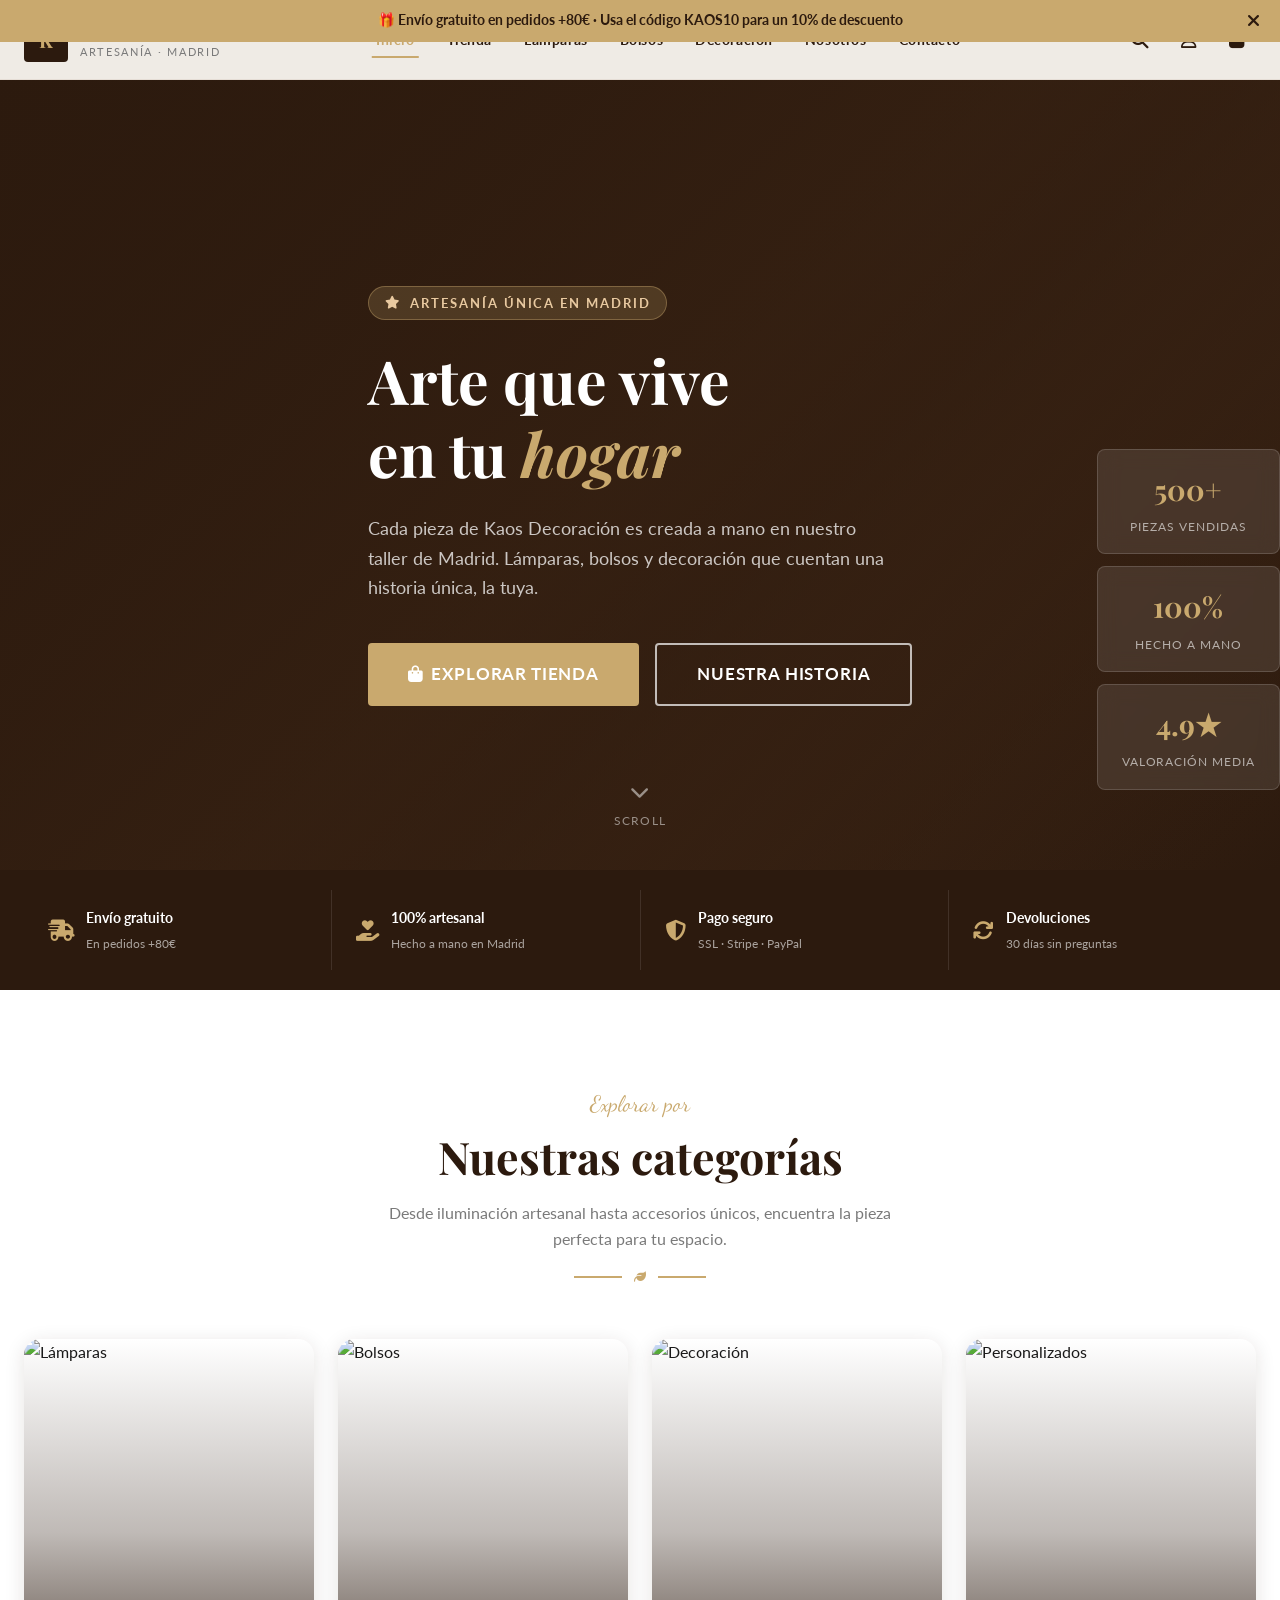
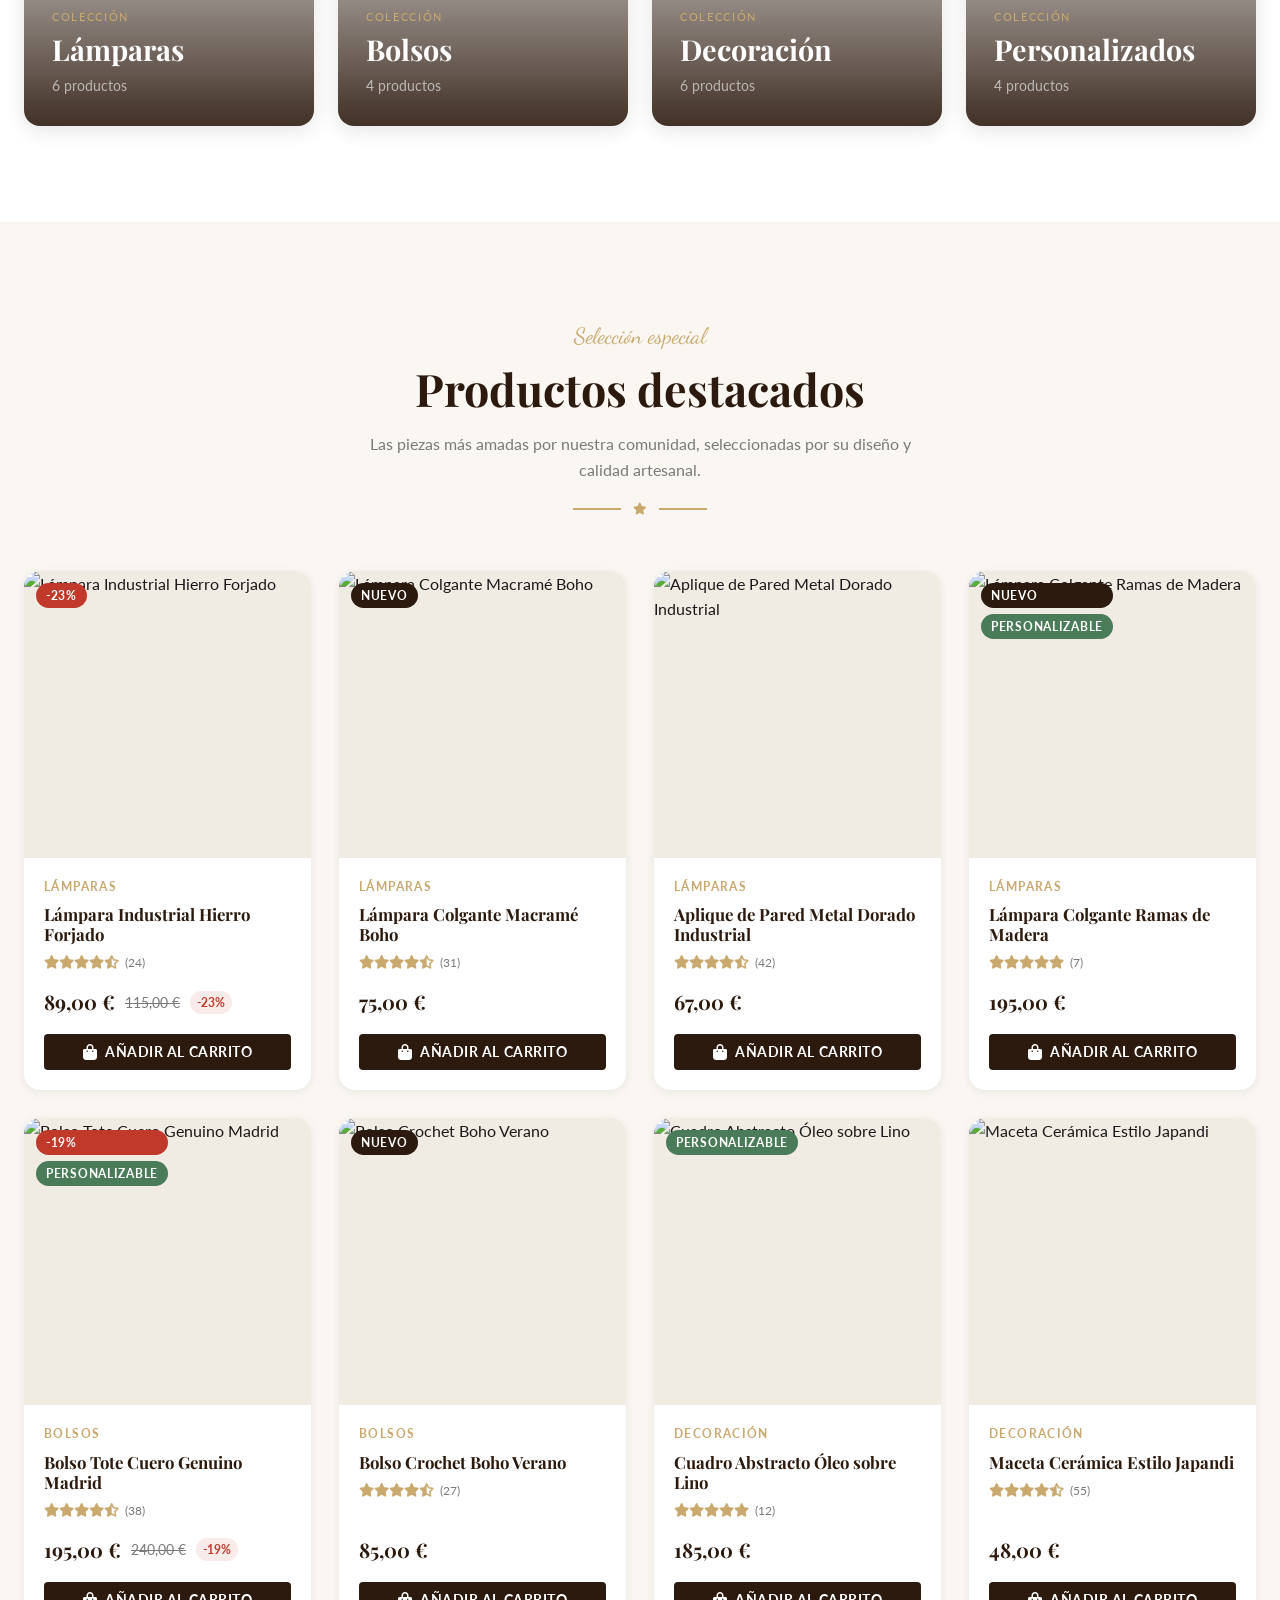
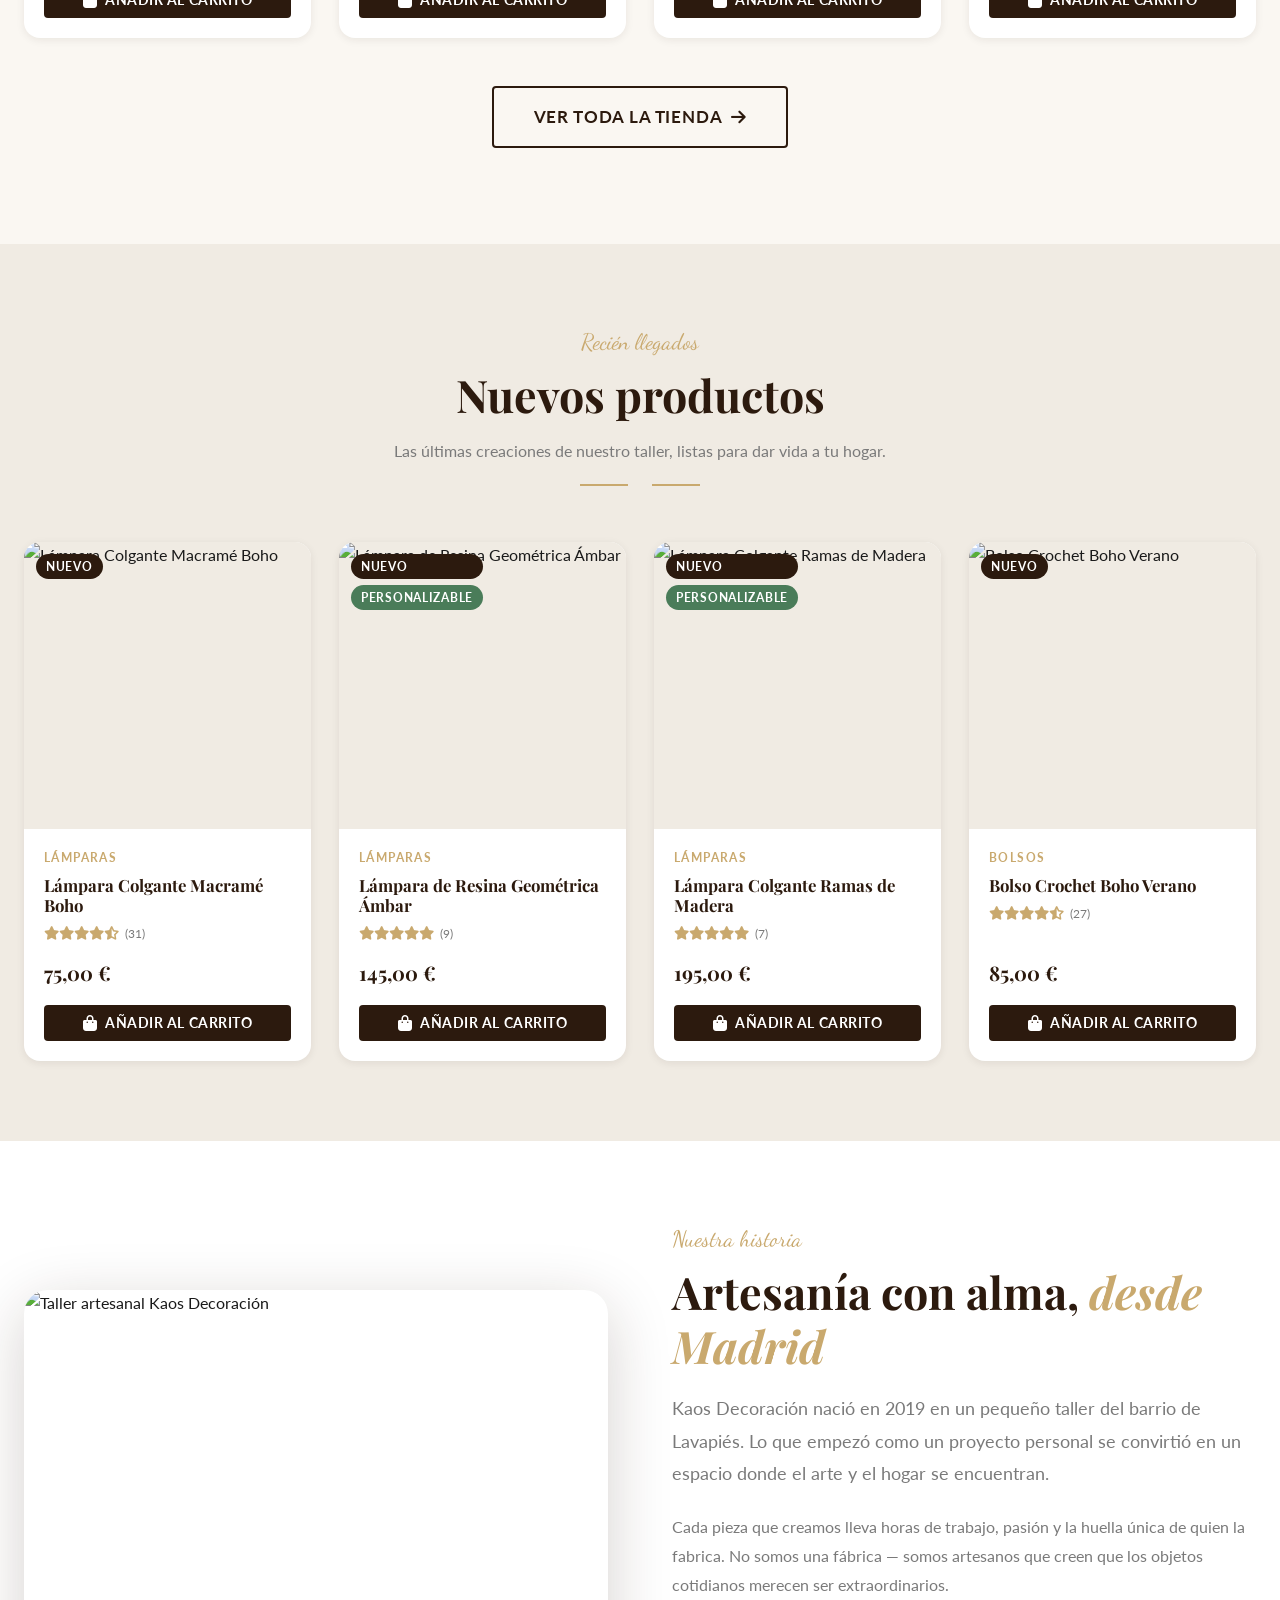
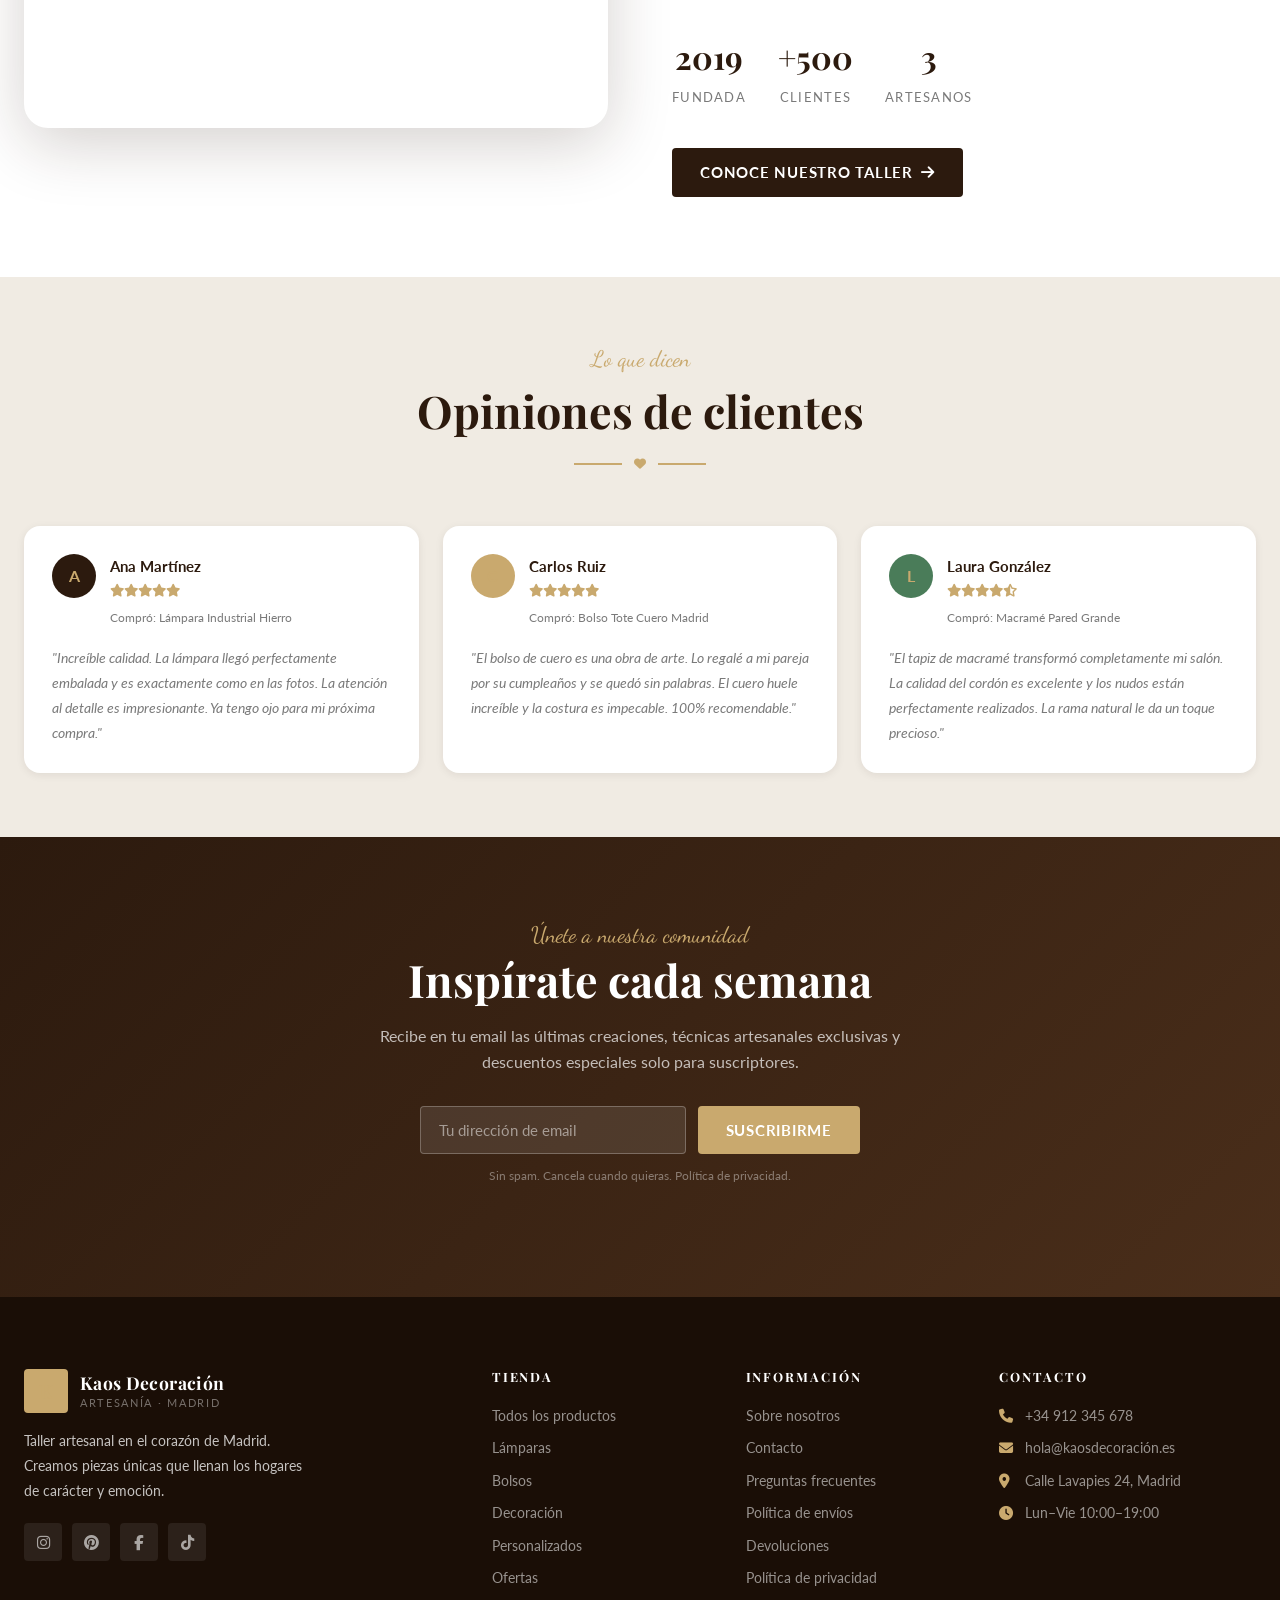
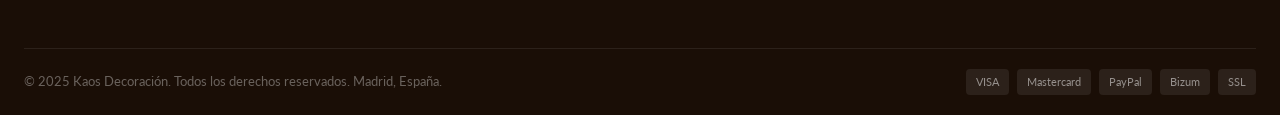
==== index.html @ 20018168 "Primer commit" ====
<!DOCTYPE html>
<html lang="es">
<head>
  <meta charset="UTF-8">
  <meta name="viewport" content="width=device-width, initial-scale=1.0">
  <title>Kaos Decoración — Artesanía Única en Madrid</title>
  <meta name="description" content="Tienda de artesanía única en Madrid. Lámparas artesanales, bolsos hechos a mano, decoración para el hogar y productos personalizados. Cada pieza cuenta una historia.">
  <meta name="keywords" content="artesanía, decoración, lámparas artesanales, bolsos hechos a mano, Madrid, tienda online">
  <meta property="og:title" content="Kaos Decoración — Artesanía Única en Madrid">
  <meta property="og:description" content="Descubre piezas artesanales únicas hechas a mano en Madrid. Lámparas, bolsos, decoración y personalizados.">
  <link rel="stylesheet" href="css/style.css">
  <link rel="stylesheet" href="https://cdnjs.cloudflare.com/ajax/libs/font-awesome/6.4.0/css/all.min.css">
  <link rel="icon" type="image/svg+xml" href="data:image/svg+xml,<svg xmlns='http://www.w3.org/2000/svg' viewBox='0 0 100 100'><rect width='100' height='100' rx='12' fill='%232C1A0E'/><text y='.9em' font-size='70' x='15' fill='%23C9A96E'>K</text></svg>">
</head>
<body>

<!-- Loading -->
<div id="loading-overlay" class="loading-overlay">
  <div class="loader"></div>
  <span class="script" style="font-size:1.2rem">Kaos Decoración</span>
</div>

<!-- Promo Bar -->
<div id="promo-bar" class="promo-bar">
  🎁 Envío gratuito en pedidos +80€ · Usa el código <strong>KAOS10</strong> para un 10% de descuento
  <span class="close-promo" title="Cerrar"><i class="fas fa-times"></i></span>
</div>

<!-- Header -->
<header id="header">
  <div class="container">
    <div class="header-inner">
      <a href="index.html" class="logo">
        <div class="logo-mark">K</div>
        <div class="logo-text">
          <strong>Kaos Decoración</strong>
          <span>Artesanía · Madrid</span>
        </div>
      </a>

      <nav class="nav">
        <a href="index.html" class="active">Inicio</a>
        <a href="tienda.html">Tienda</a>
        <a href="tienda.html?cat=lamparas">Lámparas</a>
        <a href="tienda.html?cat=bolsos">Bolsos</a>
        <a href="tienda.html?cat=decoracion">Decoración</a>
        <a href="sobre-nosotros.html">Nosotros</a>
        <a href="contacto.html">Contacto</a>
      </nav>

      <div class="header-actions">
        <div id="search-bar" class="search-bar">
          <input type="text" id="search-input" placeholder="Buscar productos..." aria-label="Buscar">
          <button type="button"><i class="fas fa-search"></i></button>
        </div>
        <button id="search-toggle" class="action-btn" title="Buscar"><i class="fas fa-search"></i></button>
        <a href="cuenta.html" id="btn-login" class="action-btn" title="Mi cuenta"><i class="far fa-user"></i></a>
        <a href="cuenta.html" id="btn-user" class="action-btn" title="Mi cuenta" style="display:none">
          <i class="fas fa-user-circle"></i>
        </a>
        <a href="carrito.html" class="action-btn" title="Carrito" style="position:relative">
          <i class="fas fa-shopping-bag"></i>
          <span class="cart-count">0</span>
        </a>
        <button id="menu-toggle" class="menu-toggle" aria-label="Menú">
          <span></span><span></span><span></span>
        </button>
      </div>
    </div>
  </div>
</header>

<!-- Mobile Nav -->
<nav id="mobile-nav" class="mobile-nav">
  <a href="index.html">Inicio</a>
  <a href="tienda.html">Tienda Completa</a>
  <a href="tienda.html?cat=lamparas">Lámparas</a>
  <a href="tienda.html?cat=bolsos">Bolsos</a>
  <a href="tienda.html?cat=decoracion">Decoración</a>
  <a href="tienda.html?cat=personalizados">Personalizados</a>
  <a href="sobre-nosotros.html">Sobre Nosotros</a>
  <a href="contacto.html">Contacto</a>
  <a href="faq.html">FAQ</a>
  <a href="cuenta.html">Mi Cuenta</a>
</nav>

<!-- Hero -->
<section class="hero page-content">
  <div class="hero-bg"></div>
  <div class="hero-overlay"></div>
  <div class="container">
    <div class="hero-content">
      <div class="hero-eyebrow animate-left">
        <i class="fas fa-star"></i>
        <span>Artesanía única en Madrid</span>
      </div>
      <h1 class="animate-up" data-delay="1">
        Arte que vive<br>en tu <em>hogar</em>
      </h1>
      <p class="animate-up" data-delay="2">
        Cada pieza de Kaos Decoración es creada a mano en nuestro taller de Madrid.
        Lámparas, bolsos y decoración que cuentan una historia única, la tuya.
      </p>
      <div class="hero-actions animate-up" data-delay="3">
        <a href="tienda.html" class="btn btn--gold btn--lg">
          <i class="fas fa-shopping-bag"></i> Explorar tienda
        </a>
        <a href="sobre-nosotros.html" class="btn btn--outline-white btn--lg">
          Nuestra historia
        </a>
      </div>
    </div>
  </div>
  <div class="hero-stats">
    <div class="stat-card animate-up" data-delay="2">
      <strong>500+</strong>
      <span>Piezas vendidas</span>
    </div>
    <div class="stat-card animate-up" data-delay="3">
      <strong>100%</strong>
      <span>Hecho a mano</span>
    </div>
    <div class="stat-card animate-up" data-delay="4">
      <strong>4.9★</strong>
      <span>Valoración media</span>
    </div>
  </div>
  <div class="hero-scroll">
    <i class="fas fa-chevron-down"></i>
    <span>Scroll</span>
  </div>
</section>

<!-- Features Strip -->
<section class="features-strip">
  <div class="container">
    <div class="features-strip-inner">
      <div class="feature-item reveal">
        <i class="fas fa-truck-fast"></i>
        <div>
          <strong>Envío gratuito</strong>
          <span>En pedidos +80€</span>
        </div>
      </div>
      <div class="feature-item reveal">
        <i class="fas fa-hand-holding-heart"></i>
        <div>
          <strong>100% artesanal</strong>
          <span>Hecho a mano en Madrid</span>
        </div>
      </div>
      <div class="feature-item reveal">
        <i class="fas fa-shield-halved"></i>
        <div>
          <strong>Pago seguro</strong>
          <span>SSL · Stripe · PayPal</span>
        </div>
      </div>
      <div class="feature-item reveal">
        <i class="fas fa-arrows-rotate"></i>
        <div>
          <strong>Devoluciones</strong>
          <span>30 días sin preguntas</span>
        </div>
      </div>
    </div>
  </div>
</section>

<!-- Categories -->
<section class="categories">
  <div class="container">
    <div class="section-title reveal">
      <span class="eyebrow">Explorar por</span>
      <h2>Nuestras categorías</h2>
      <p>Desde iluminación artesanal hasta accesorios únicos, encuentra la pieza perfecta para tu espacio.</p>
      <div class="divider"><span></span><i class="fas fa-leaf"></i><span></span></div>
    </div>
    <div class="categories-grid" id="categories-grid">
      <!-- Rendered by JS -->
    </div>
  </div>
</section>

<!-- Featured Products -->
<section class="products-section">
  <div class="container">
    <div class="section-title reveal">
      <span class="eyebrow">Selección especial</span>
      <h2>Productos destacados</h2>
      <p>Las piezas más amadas por nuestra comunidad, seleccionadas por su diseño y calidad artesanal.</p>
      <div class="divider"><span></span><i class="fas fa-star"></i><span></span></div>
    </div>
    <div class="products-grid" id="featured-products">
      <!-- Rendered by JS -->
    </div>
    <div style="text-align:center; margin-top:48px">
      <a href="tienda.html" class="btn btn--outline btn--lg">
        Ver toda la tienda <i class="fas fa-arrow-right"></i>
      </a>
    </div>
  </div>
</section>

<!-- New Products -->
<section class="products-section bg-light" style="padding: 80px 0">
  <div class="container">
    <div class="section-title reveal">
      <span class="eyebrow">Recién llegados</span>
      <h2>Nuevos productos</h2>
      <p>Las últimas creaciones de nuestro taller, listas para dar vida a tu hogar.</p>
      <div class="divider"><span></span><i class="fas fa-sparkles"></i><span></span></div>
    </div>
    <div class="products-grid" id="new-products">
      <!-- Rendered by JS -->
    </div>
  </div>
</section>

<!-- About Banner -->
<section style="padding:80px 0; background:var(--c-white)">
  <div class="container">
    <div style="display:grid; grid-template-columns:1fr 1fr; gap:64px; align-items:center">
      <div class="reveal">
        <div style="border-radius:var(--radius-xl);overflow:hidden;box-shadow:var(--shadow-xl)">
          <img src="https://images.unsplash.com/photo-1452860606245-08befc0ff44b?w=700&auto=format&fit=crop&q=80"
               alt="Taller artesanal Kaos Decoración" style="width:100%;aspect-ratio:4/3;object-fit:cover">
        </div>
      </div>
      <div class="reveal">
        <span class="script" style="font-size:1.4rem;color:var(--c-secondary);display:block;margin-bottom:8px">Nuestra historia</span>
        <h2 style="margin-bottom:20px">Artesanía con alma, <em style="font-style:italic;color:var(--c-gold)">desde Madrid</em></h2>
        <p class="lead" style="margin-bottom:24px">
          Kaos Decoración nació en 2019 en un pequeño taller del barrio de Lavapiés. Lo que empezó como un proyecto personal se convirtió en un espacio donde el arte y el hogar se encuentran.
        </p>
        <p style="color:var(--c-gray);margin-bottom:32px;line-height:1.8">
          Cada pieza que creamos lleva horas de trabajo, pasión y la huella única de quien la fabrica. No somos una fábrica — somos artesanos que creen que los objetos cotidianos merecen ser extraordinarios.
        </p>
        <div style="display:flex;gap:32px;margin-bottom:40px">
          <div style="text-align:center">
            <strong style="font-family:var(--ff-heading);font-size:2rem;color:var(--c-primary);display:block">2019</strong>
            <span style="font-size:.8rem;color:var(--c-gray);letter-spacing:.1em;text-transform:uppercase">Fundada</span>
          </div>
          <div style="text-align:center">
            <strong style="font-family:var(--ff-heading);font-size:2rem;color:var(--c-primary);display:block">+500</strong>
            <span style="font-size:.8rem;color:var(--c-gray);letter-spacing:.1em;text-transform:uppercase">Clientes</span>
          </div>
          <div style="text-align:center">
            <strong style="font-family:var(--ff-heading);font-size:2rem;color:var(--c-primary);display:block">3</strong>
            <span style="font-size:.8rem;color:var(--c-gray);letter-spacing:.1em;text-transform:uppercase">Artesanos</span>
          </div>
        </div>
        <a href="sobre-nosotros.html" class="btn btn--primary">
          Conoce nuestro taller <i class="fas fa-arrow-right"></i>
        </a>
      </div>
    </div>
  </div>
</section>

<!-- Reviews -->
<section class="reviews-section">
  <div class="container">
    <div class="section-title reveal">
      <span class="eyebrow">Lo que dicen</span>
      <h2>Opiniones de clientes</h2>
      <div class="divider"><span></span><i class="fas fa-heart"></i><span></span></div>
    </div>
    <div class="reviews-grid">
      <div class="review-card reveal">
        <div class="review-header">
          <div class="review-avatar">A</div>
          <div class="review-meta">
            <strong>Ana Martínez</strong>
            <div class="stars" style="font-size:.8rem;margin:2px 0"><i class="fas fa-star star-filled"></i><i class="fas fa-star star-filled"></i><i class="fas fa-star star-filled"></i><i class="fas fa-star star-filled"></i><i class="fas fa-star star-filled"></i></div>
            <span>Compró: Lámpara Industrial Hierro</span>
          </div>
        </div>
        <p class="review-text">"Increíble calidad. La lámpara llegó perfectamente embalada y es exactamente como en las fotos. La atención al detalle es impresionante. Ya tengo ojo para mi próxima compra."</p>
      </div>
      <div class="review-card reveal" data-delay="1">
        <div class="review-header">
          <div class="review-avatar" style="background:#C9A96E">C</div>
          <div class="review-meta">
            <strong>Carlos Ruiz</strong>
            <div class="stars" style="font-size:.8rem;margin:2px 0"><i class="fas fa-star star-filled"></i><i class="fas fa-star star-filled"></i><i class="fas fa-star star-filled"></i><i class="fas fa-star star-filled"></i><i class="fas fa-star star-filled"></i></div>
            <span>Compró: Bolso Tote Cuero Madrid</span>
          </div>
        </div>
        <p class="review-text">"El bolso de cuero es una obra de arte. Lo regalé a mi pareja por su cumpleaños y se quedó sin palabras. El cuero huele increíble y la costura es impecable. 100% recomendable."</p>
      </div>
      <div class="review-card reveal" data-delay="2">
        <div class="review-header">
          <div class="review-avatar" style="background:#4A7C59">L</div>
          <div class="review-meta">
            <strong>Laura González</strong>
            <div class="stars" style="font-size:.8rem;margin:2px 0"><i class="fas fa-star star-filled"></i><i class="fas fa-star star-filled"></i><i class="fas fa-star star-filled"></i><i class="fas fa-star star-filled"></i><i class="fas fa-star-half-alt star-half"></i></div>
            <span>Compró: Macramé Pared Grande</span>
          </div>
        </div>
        <p class="review-text">"El tapiz de macramé transformó completamente mi salón. La calidad del cordón es excelente y los nudos están perfectamente realizados. La rama natural le da un toque precioso."</p>
      </div>
    </div>
  </div>
</section>

<!-- Newsletter -->
<section class="newsletter">
  <div class="container">
    <div class="newsletter-content reveal">
      <span class="eyebrow">Únete a nuestra comunidad</span>
      <h2>Inspírate cada semana</h2>
      <p>Recibe en tu email las últimas creaciones, técnicas artesanales exclusivas y descuentos especiales solo para suscriptores.</p>
      <form class="newsletter-form" novalidate>
        <input type="email" placeholder="Tu dirección de email" required aria-label="Email">
        <button type="submit" class="btn btn--gold">Suscribirme</button>
      </form>
      <p style="font-size:.75rem;color:rgba(255,255,255,.4);margin-top:12px">Sin spam. Cancela cuando quieras. Política de privacidad.</p>
    </div>
  </div>
</section>

<!-- Footer -->
<footer class="footer">
  <div class="container">
    <div class="footer-grid">
      <div class="footer-brand">
        <a href="index.html" class="logo">
          <div class="logo-mark">K</div>
          <div class="logo-text">
            <strong>Kaos Decoración</strong>
            <span>Artesanía · Madrid</span>
          </div>
        </a>
        <p>Taller artesanal en el corazón de Madrid. Creamos piezas únicas que llenan los hogares de carácter y emoción.</p>
        <div class="footer-social">
          <a href="#" class="social-btn" title="Instagram"><i class="fab fa-instagram"></i></a>
          <a href="#" class="social-btn" title="Pinterest"><i class="fab fa-pinterest"></i></a>
          <a href="#" class="social-btn" title="Facebook"><i class="fab fa-facebook-f"></i></a>
          <a href="#" class="social-btn" title="TikTok"><i class="fab fa-tiktok"></i></a>
        </div>
      </div>
      <div class="footer-col">
        <h5>Tienda</h5>
        <a href="tienda.html">Todos los productos</a>
        <a href="tienda.html?cat=lamparas">Lámparas</a>
        <a href="tienda.html?cat=bolsos">Bolsos</a>
        <a href="tienda.html?cat=decoracion">Decoración</a>
        <a href="tienda.html?cat=personalizados">Personalizados</a>
        <a href="tienda.html?sale=true">Ofertas</a>
      </div>
      <div class="footer-col">
        <h5>Información</h5>
        <a href="sobre-nosotros.html">Sobre nosotros</a>
        <a href="contacto.html">Contacto</a>
        <a href="faq.html">Preguntas frecuentes</a>
        <a href="#">Política de envíos</a>
        <a href="#">Devoluciones</a>
        <a href="#">Política de privacidad</a>
      </div>
      <div class="footer-col">
        <h5>Contacto</h5>
        <a href="tel:+34912345678"><i class="fas fa-phone" style="width:16px;margin-right:6px;color:var(--c-gold)"></i> +34 912 345 678</a>
        <a href="mailto:hola@kaosdecoración.es"><i class="fas fa-envelope" style="width:16px;margin-right:6px;color:var(--c-gold)"></i> hola@kaosdecoración.es</a>
        <a href="#"><i class="fas fa-location-dot" style="width:16px;margin-right:6px;color:var(--c-gold)"></i> Calle Lavapies 24, Madrid</a>
        <a href="#"><i class="fas fa-clock" style="width:16px;margin-right:6px;color:var(--c-gold)"></i> Lun–Vie 10:00–19:00</a>
      </div>
    </div>
    <div class="footer-bottom">
      <span>© 2025 Kaos Decoración. Todos los derechos reservados. Madrid, España.</span>
      <div class="footer-payment">
        <span class="payment-badge">VISA</span>
        <span class="payment-badge">Mastercard</span>
        <span class="payment-badge">PayPal</span>
        <span class="payment-badge">Bizum</span>
        <span class="payment-badge">SSL</span>
      </div>
    </div>
  </div>
</footer>

<script src="js/data.js"></script>
<script src="js/cart.js"></script>
<script src="js/auth.js"></script>
<script src="js/main.js"></script>
<script>
document.addEventListener('DOMContentLoaded', () => {
  /* Categories */
  const catGrid = document.getElementById('categories-grid');
  if (catGrid) {
    catGrid.innerHTML = CATEGORIES.map(cat => `
      <a href="tienda.html?cat=${cat.id}" class="category-card reveal">
        <img src="${cat.image}" alt="${cat.label}" loading="lazy">
        <div class="category-card-overlay"></div>
        <div class="category-card-content">
          <div class="eyebrow">Colección</div>
          <h3>${cat.label}</h3>
          <span>${cat.count} productos</span>
          <div class="arrow"><i class="fas fa-arrow-right"></i></div>
        </div>
      </a>
    `).join('');
    initReveal();
  }

  /* Featured */
  const featGrid = document.getElementById('featured-products');
  if (featGrid) {
    const featured = getFeaturedProducts().slice(0, 8);
    featGrid.innerHTML = featured.map(p => renderProductCard(p)).join('');
    initReveal();
    initWishlistBtn();
  }

  /* New */
  const newGrid = document.getElementById('new-products');
  if (newGrid) {
    const newProds = getNewProducts().slice(0, 4);
    newGrid.innerHTML = newProds.map(p => renderProductCard(p)).join('');
    initReveal();
    initWishlistBtn();
  }
});
</script>
</body>
</html>
---- css/style.css ----
/* ===================================================
   KAOS DECORACIÓN — Estilos Principales
   Madrid, España | Artesanía única
=================================================== */

@import url('https://fonts.googleapis.com/css2?family=Playfair+Display:ital,wght@0,400;0,600;0,700;1,400&family=Lato:wght@300;400;700&family=Dancing+Script:wght@600&display=swap');

/* ─── Variables ─── */
:root {
  --c-primary:    #2C1A0E;
  --c-secondary:  #C9A96E;
  --c-accent:     #E8C9A0;
  --c-bg:         #FAF7F2;
  --c-dark:       #1A1A1A;
  --c-white:      #FFFFFF;
  --c-gray:       #7A7A7A;
  --c-light-gray: #F0EBE3;
  --c-border:     #E5DDD5;
  --c-success:    #4A7C59;
  --c-error:      #C0392B;
  --c-gold:       #C9A96E;
  --c-gold-dark:  #A67C52;

  --ff-heading: 'Playfair Display', Georgia, serif;
  --ff-body:    'Lato', 'Helvetica Neue', sans-serif;
  --ff-script:  'Dancing Script', cursive;

  --fw-light:   300;
  --fw-regular: 400;
  --fw-bold:    700;

  --radius-sm: 4px;
  --radius-md: 8px;
  --radius-lg: 16px;
  --radius-xl: 24px;

  --shadow-sm: 0 2px 8px rgba(44,26,14,.08);
  --shadow-md: 0 4px 20px rgba(44,26,14,.12);
  --shadow-lg: 0 8px 40px rgba(44,26,14,.16);
  --shadow-xl: 0 16px 64px rgba(44,26,14,.20);

  --transition: .3s cubic-bezier(.4,0,.2,1);
  --transition-slow: .6s cubic-bezier(.4,0,.2,1);

  --max-w: 1320px;
  --header-h: 80px;
}

/* ─── Reset & Base ─── */
*, *::before, *::after { box-sizing: border-box; margin: 0; padding: 0; }
html { scroll-behavior: smooth; font-size: 16px; }
body {
  font-family: var(--ff-body);
  font-weight: var(--fw-regular);
  color: var(--c-dark);
  background: var(--c-bg);
  line-height: 1.6;
  overflow-x: hidden;
}
a { color: inherit; text-decoration: none; transition: color var(--transition); }
img { max-width: 100%; height: auto; display: block; }
ul { list-style: none; }
button { cursor: pointer; border: none; background: none; font-family: inherit; }
input, select, textarea { font-family: inherit; }
.sr-only { position: absolute; width: 1px; height: 1px; overflow: hidden; clip: rect(0,0,0,0); }

/* ─── Scrollbar ─── */
::-webkit-scrollbar { width: 8px; }
::-webkit-scrollbar-track { background: var(--c-bg); }
::-webkit-scrollbar-thumb { background: var(--c-accent); border-radius: 4px; }

/* ─── Container ─── */
.container { max-width: var(--max-w); margin: 0 auto; padding: 0 24px; }
.container--sm { max-width: 860px; }
.container--xs { max-width: 640px; }

/* ─── Typography ─── */
h1,h2,h3,h4,h5 { font-family: var(--ff-heading); line-height: 1.2; color: var(--c-primary); }
h1 { font-size: clamp(2.2rem,5vw,3.8rem); }
h2 { font-size: clamp(1.8rem,3.5vw,2.8rem); }
h3 { font-size: clamp(1.3rem,2.5vw,1.8rem); }
h4 { font-size: 1.25rem; }
h5 { font-size: 1rem; }
p { margin-bottom: .8em; }
p:last-child { margin-bottom: 0; }
.script { font-family: var(--ff-script); color: var(--c-secondary); }
.lead { font-size: 1.15rem; color: var(--c-gray); line-height: 1.75; }

/* ─── Buttons ─── */
.btn {
  display: inline-flex; align-items: center; gap: 8px;
  padding: 12px 28px;
  font-family: var(--ff-body); font-size: .95rem; font-weight: var(--fw-bold);
  letter-spacing: .05em; text-transform: uppercase;
  border-radius: var(--radius-sm);
  transition: all var(--transition);
  position: relative; overflow: hidden;
}
.btn::after {
  content: '';
  position: absolute; inset: 0;
  background: rgba(255,255,255,.15);
  opacity: 0; transition: opacity var(--transition);
}
.btn:hover::after { opacity: 1; }

.btn--primary { background: var(--c-primary); color: var(--c-white); }
.btn--primary:hover { background: #3D2510; transform: translateY(-2px); box-shadow: var(--shadow-md); }

.btn--gold { background: var(--c-gold); color: var(--c-white); }
.btn--gold:hover { background: var(--c-gold-dark); transform: translateY(-2px); box-shadow: var(--shadow-md); }

.btn--outline { background: transparent; color: var(--c-primary); border: 2px solid var(--c-primary); }
.btn--outline:hover { background: var(--c-primary); color: var(--c-white); }

.btn--outline-white { background: transparent; color: var(--c-white); border: 2px solid rgba(255,255,255,.7); }
.btn--outline-white:hover { background: var(--c-white); color: var(--c-primary); }

.btn--sm { padding: 8px 18px; font-size: .85rem; }
.btn--lg { padding: 16px 40px; font-size: 1.05rem; }
.btn--full { width: 100%; justify-content: center; }
.btn--icon { padding: 10px; border-radius: 50%; }
.btn:disabled { opacity: .5; cursor: not-allowed; pointer-events: none; }

/* ─── Badge ─── */
.badge {
  display: inline-block; padding: 3px 10px;
  font-size: .75rem; font-weight: var(--fw-bold); letter-spacing: .06em;
  text-transform: uppercase; border-radius: 20px;
}
.badge--new    { background: var(--c-primary); color: var(--c-white); }
.badge--sale   { background: var(--c-error); color: var(--c-white); }
.badge--gold   { background: var(--c-gold); color: var(--c-white); }
.badge--custom { background: var(--c-success); color: var(--c-white); }

/* ─── Section Titles ─── */
.section-title { text-align: center; margin-bottom: 56px; }
.section-title .eyebrow {
  display: block; font-family: var(--ff-script); font-size: 1.4rem;
  color: var(--c-secondary); margin-bottom: 8px;
}
.section-title h2 { margin-bottom: 16px; }
.section-title p { color: var(--c-gray); max-width: 560px; margin: 0 auto; }
.section-title .divider {
  display: flex; align-items: center; justify-content: center; gap: 12px;
  margin-top: 20px;
}
.section-title .divider span {
  width: 48px; height: 2px; background: var(--c-gold);
}
.section-title .divider i { color: var(--c-gold); font-size: .75rem; }

/* ─── Header / Nav ─── */
#header {
  position: fixed; top: 0; left: 0; right: 0; z-index: 1000;
  height: var(--header-h);
  background: rgba(250,247,242,.95);
  backdrop-filter: blur(12px);
  border-bottom: 1px solid var(--c-border);
  transition: box-shadow var(--transition);
}
#header.scrolled { box-shadow: var(--shadow-md); }

.header-inner {
  display: flex; align-items: center; justify-content: space-between;
  height: var(--header-h);
}

.logo { display: flex; align-items: center; gap: 12px; }
.logo-mark {
  width: 44px; height: 44px;
  background: var(--c-primary);
  border-radius: var(--radius-sm);
  display: flex; align-items: center; justify-content: center;
  color: var(--c-gold); font-size: 1.2rem; font-weight: 700;
  font-family: var(--ff-heading);
  flex-shrink: 0;
}
.logo-text { line-height: 1.1; }
.logo-text strong {
  display: block; font-family: var(--ff-heading); font-size: 1.1rem;
  color: var(--c-primary); font-weight: 700; letter-spacing: .02em;
}
.logo-text span {
  font-size: .7rem; letter-spacing: .15em; text-transform: uppercase;
  color: var(--c-gray);
}

.nav { display: flex; align-items: center; gap: 4px; }
.nav a {
  padding: 8px 14px; font-size: .9rem; font-weight: var(--fw-bold);
  letter-spacing: .04em; color: var(--c-primary); border-radius: var(--radius-sm);
  position: relative; transition: all var(--transition);
}
.nav a::after {
  content: '';
  position: absolute; bottom: 2px; left: 50%; transform: translateX(-50%);
  width: 0; height: 2px; background: var(--c-gold);
  transition: width var(--transition);
}
.nav a:hover, .nav a.active { color: var(--c-gold); }
.nav a:hover::after, .nav a.active::after { width: calc(100% - 20px); }

.header-actions { display: flex; align-items: center; gap: 8px; }

.action-btn {
  width: 40px; height: 40px; border-radius: var(--radius-sm);
  display: flex; align-items: center; justify-content: center;
  color: var(--c-primary); font-size: 1.1rem;
  transition: all var(--transition); position: relative;
}
.action-btn:hover { background: var(--c-light-gray); color: var(--c-gold); }

.cart-count {
  position: absolute; top: 4px; right: 4px;
  width: 18px; height: 18px; border-radius: 50%;
  background: var(--c-gold); color: var(--c-white);
  font-size: .65rem; font-weight: var(--fw-bold);
  display: flex; align-items: center; justify-content: center;
  transform: scale(0); transition: transform var(--transition);
}
.cart-count.show { transform: scale(1); }

.search-bar {
  display: flex; align-items: center;
  background: var(--c-light-gray); border-radius: var(--radius-sm);
  overflow: hidden; width: 0; transition: width var(--transition-slow);
}
.search-bar.open { width: 220px; }
.search-bar input {
  flex: 1; padding: 8px 14px; border: none; background: none;
  font-size: .9rem; outline: none; color: var(--c-dark);
}
.search-bar button { padding: 8px 12px; color: var(--c-gray); font-size: 1rem; }

.menu-toggle {
  display: none; flex-direction: column; gap: 5px;
  width: 32px; padding: 4px; cursor: pointer;
}
.menu-toggle span {
  height: 2px; background: var(--c-primary); border-radius: 2px;
  transition: all var(--transition);
}
.menu-toggle.open span:nth-child(1) { transform: translateY(7px) rotate(45deg); }
.menu-toggle.open span:nth-child(2) { opacity: 0; }
.menu-toggle.open span:nth-child(3) { transform: translateY(-7px) rotate(-45deg); }

/* ─── Mobile Nav ─── */
.mobile-nav {
  position: fixed; top: var(--header-h); left: 0; right: 0;
  background: var(--c-bg); border-bottom: 1px solid var(--c-border);
  padding: 24px; z-index: 999;
  transform: translateY(-110%); transition: transform var(--transition-slow);
  box-shadow: var(--shadow-lg);
}
.mobile-nav.open { transform: translateY(0); }
.mobile-nav a {
  display: block; padding: 14px 0;
  font-family: var(--ff-heading); font-size: 1.3rem;
  border-bottom: 1px solid var(--c-border); color: var(--c-primary);
  transition: color var(--transition);
}
.mobile-nav a:last-child { border-bottom: none; }
.mobile-nav a:hover { color: var(--c-gold); }

/* ─── Page Offset ─── */
.page-content { padding-top: var(--header-h); }

/* ─── Hero ─── */
.hero {
  min-height: 92vh; display: flex; align-items: center;
  position: relative; overflow: hidden;
  background: linear-gradient(135deg, var(--c-primary) 0%, #4A2E1A 50%, #2C1A0E 100%);
}
.hero-bg {
  position: absolute; inset: 0;
  background-image: url('https://images.unsplash.com/photo-1555041469-a586c61ea9bc?w=1600&auto=format&fit=crop&q=80');
  background-size: cover; background-position: center;
  opacity: .18; mix-blend-mode: luminosity;
}
.hero-overlay {
  position: absolute; inset: 0;
  background: linear-gradient(135deg, rgba(44,26,14,.92) 0%, rgba(44,26,14,.7) 60%, transparent 100%);
}
.hero-content {
  position: relative; z-index: 2;
  max-width: 700px; padding: 80px 0;
}
.hero-eyebrow {
  display: inline-flex; align-items: center; gap: 10px;
  padding: 6px 16px; background: rgba(201,169,110,.2);
  border: 1px solid rgba(201,169,110,.4); border-radius: 20px;
  font-size: .8rem; font-weight: var(--fw-bold); letter-spacing: .15em;
  text-transform: uppercase; color: var(--c-accent); margin-bottom: 24px;
}
.hero h1 { color: var(--c-white); margin-bottom: 24px; }
.hero h1 em { font-style: italic; color: var(--c-gold); }
.hero p { color: rgba(255,255,255,.75); font-size: 1.15rem; margin-bottom: 40px; max-width: 520px; }
.hero-actions { display: flex; gap: 16px; flex-wrap: wrap; }

.hero-scroll {
  position: absolute; bottom: 40px; left: 50%; transform: translateX(-50%);
  display: flex; flex-direction: column; align-items: center; gap: 8px;
  color: rgba(255,255,255,.5); font-size: .75rem; letter-spacing: .1em;
  text-transform: uppercase; z-index: 2;
  animation: bounce 2s ease-in-out infinite;
}
.hero-scroll i { font-size: 1.2rem; }
@keyframes bounce {
  0%,100% { transform: translateX(-50%) translateY(0); }
  50% { transform: translateX(-50%) translateY(8px); }
}

.hero-stats {
  position: absolute; bottom: 80px; right: 0; z-index: 2;
  display: flex; flex-direction: column; gap: 12px;
}
.stat-card {
  background: rgba(255,255,255,.1); backdrop-filter: blur(10px);
  border: 1px solid rgba(255,255,255,.15); border-radius: var(--radius-md);
  padding: 16px 24px; text-align: center; min-width: 110px;
}
.stat-card strong { display: block; font-family: var(--ff-heading); font-size: 1.8rem; color: var(--c-gold); }
.stat-card span { font-size: .75rem; color: rgba(255,255,255,.6); letter-spacing: .08em; text-transform: uppercase; }

/* ─── Feature Strip ─── */
.features-strip {
  background: var(--c-primary); color: var(--c-white);
  padding: 20px 0;
}
.features-strip-inner {
  display: grid; grid-template-columns: repeat(4, 1fr);
  gap: 1px; background: rgba(255,255,255,.1);
}
.feature-item {
  display: flex; align-items: center; gap: 12px;
  padding: 16px 24px; background: var(--c-primary);
  transition: background var(--transition);
}
.feature-item:hover { background: #3D2510; }
.feature-item i { font-size: 1.3rem; color: var(--c-gold); flex-shrink: 0; }
.feature-item div strong { display: block; font-size: .9rem; font-weight: var(--fw-bold); }
.feature-item div span { font-size: .78rem; color: rgba(255,255,255,.6); }

/* ─── Categories ─── */
.categories { padding: 96px 0; background: var(--c-white); }
.categories-grid {
  display: grid; grid-template-columns: repeat(4, 1fr); gap: 24px;
}
.category-card {
  position: relative; border-radius: var(--radius-lg); overflow: hidden;
  aspect-ratio: 3/4; cursor: pointer;
  box-shadow: var(--shadow-md);
  transition: transform var(--transition), box-shadow var(--transition);
}
.category-card:hover { transform: translateY(-8px); box-shadow: var(--shadow-xl); }
.category-card img {
  width: 100%; height: 100%; object-fit: cover;
  transition: transform var(--transition-slow);
}
.category-card:hover img { transform: scale(1.08); }
.category-card-overlay {
  position: absolute; inset: 0;
  background: linear-gradient(to top, rgba(44,26,14,.9) 0%, rgba(44,26,14,.3) 50%, transparent 100%);
}
.category-card-content {
  position: absolute; bottom: 0; left: 0; right: 0; padding: 28px;
}
.category-card-content .eyebrow {
  font-size: .7rem; letter-spacing: .15em; text-transform: uppercase;
  color: var(--c-gold); margin-bottom: 6px;
}
.category-card-content h3 { color: var(--c-white); margin-bottom: 6px; }
.category-card-content span { font-size: .85rem; color: rgba(255,255,255,.6); }
.category-card-content .arrow {
  position: absolute; top: 28px; right: 28px;
  width: 36px; height: 36px; border-radius: 50%;
  background: rgba(255,255,255,.15); border: 1px solid rgba(255,255,255,.3);
  display: flex; align-items: center; justify-content: center;
  color: var(--c-white); font-size: .9rem;
  transform: translateX(20px); opacity: 0;
  transition: all var(--transition);
}
.category-card:hover .arrow { transform: translateX(0); opacity: 1; }

/* ─── Products Section ─── */
.products-section { padding: 96px 0; }
.products-grid {
  display: grid; grid-template-columns: repeat(4, 1fr); gap: 28px;
}
.products-grid--3 { grid-template-columns: repeat(3, 1fr); }

/* ─── Product Card ─── */
.product-card {
  background: var(--c-white); border-radius: var(--radius-lg); overflow: hidden;
  box-shadow: var(--shadow-sm); transition: all var(--transition);
  display: flex; flex-direction: column;
}
.product-card:hover {
  transform: translateY(-6px); box-shadow: var(--shadow-lg);
}

.product-card-image {
  position: relative; aspect-ratio: 1; overflow: hidden;
  background: var(--c-light-gray);
}
.product-card-image img {
  width: 100%; height: 100%; object-fit: cover;
  transition: transform var(--transition-slow);
}
.product-card:hover .product-card-image img { transform: scale(1.06); }

.product-badges {
  position: absolute; top: 12px; left: 12px;
  display: flex; flex-direction: column; gap: 6px;
}
.product-actions-hover {
  position: absolute; right: 12px; top: 50%; transform: translateY(-40%);
  display: flex; flex-direction: column; gap: 8px;
  opacity: 0; transition: all var(--transition);
}
.product-card:hover .product-actions-hover {
  opacity: 1; transform: translateY(-50%);
}
.product-actions-hover .action-btn {
  width: 38px; height: 38px;
  background: var(--c-white); box-shadow: var(--shadow-md);
  border-radius: var(--radius-sm);
}

.product-card-body { padding: 20px; flex: 1; display: flex; flex-direction: column; }
.product-category {
  font-size: .72rem; font-weight: var(--fw-bold); letter-spacing: .12em;
  text-transform: uppercase; color: var(--c-gold); margin-bottom: 8px;
}
.product-card-body h3 { font-size: 1.05rem; margin-bottom: 8px; }
.product-card-body h3 a { color: var(--c-primary); }
.product-card-body h3 a:hover { color: var(--c-gold); }

.product-rating {
  display: flex; align-items: center; gap: 6px; margin-bottom: 12px;
}
.stars { color: var(--c-gold); font-size: .85rem; }
.rating-count { font-size: .78rem; color: var(--c-gray); }

.product-price {
  display: flex; align-items: center; gap: 10px; margin-bottom: 16px; margin-top: auto;
}
.price { font-family: var(--ff-heading); font-size: 1.25rem; font-weight: 700; color: var(--c-primary); }
.price-old { font-size: .9rem; text-decoration: line-through; color: var(--c-gray); }
.price-discount {
  font-size: .75rem; font-weight: var(--fw-bold); color: var(--c-error);
  background: rgba(192,57,43,.1); padding: 2px 7px; border-radius: 12px;
}

.btn-add-cart {
  display: flex; align-items: center; justify-content: center; gap: 8px;
  padding: 10px; background: var(--c-primary); color: var(--c-white);
  border-radius: var(--radius-sm); font-size: .85rem; font-weight: var(--fw-bold);
  letter-spacing: .04em; text-transform: uppercase;
  transition: all var(--transition);
}
.btn-add-cart:hover { background: var(--c-gold); }
.btn-add-cart i { font-size: 1rem; }

/* ─── Filter Bar ─── */
.shop-header {
  display: flex; align-items: center; justify-content: space-between;
  padding: 20px 0; border-bottom: 1px solid var(--c-border); margin-bottom: 40px;
  flex-wrap: wrap; gap: 16px;
}
.shop-filters { display: flex; gap: 10px; flex-wrap: wrap; }
.filter-btn {
  padding: 8px 18px; border-radius: 20px; font-size: .85rem; font-weight: var(--fw-bold);
  letter-spacing: .04em; color: var(--c-gray); border: 1.5px solid var(--c-border);
  transition: all var(--transition);
}
.filter-btn:hover, .filter-btn.active {
  background: var(--c-primary); color: var(--c-white); border-color: var(--c-primary);
}
.shop-meta { font-size: .9rem; color: var(--c-gray); }
.shop-sort select {
  padding: 8px 14px; border: 1.5px solid var(--c-border); border-radius: var(--radius-sm);
  font-size: .85rem; color: var(--c-dark); background: var(--c-white); outline: none;
  cursor: pointer;
}

/* ─── Product Detail ─── */
.product-detail { padding: 60px 0 96px; }
.product-detail-grid { display: grid; grid-template-columns: 1fr 1fr; gap: 64px; align-items: start; }

.product-gallery { position: sticky; top: 100px; }
.gallery-main {
  aspect-ratio: 1; border-radius: var(--radius-lg); overflow: hidden;
  background: var(--c-light-gray); margin-bottom: 16px;
}
.gallery-main img { width: 100%; height: 100%; object-fit: cover; }
.gallery-thumbs { display: grid; grid-template-columns: repeat(4, 1fr); gap: 12px; }
.gallery-thumb {
  aspect-ratio: 1; border-radius: var(--radius-md); overflow: hidden;
  border: 2px solid transparent; cursor: pointer; transition: border-color var(--transition);
}
.gallery-thumb:hover, .gallery-thumb.active { border-color: var(--c-gold); }
.gallery-thumb img { width: 100%; height: 100%; object-fit: cover; }

.product-info .breadcrumb {
  display: flex; align-items: center; gap: 6px;
  font-size: .8rem; color: var(--c-gray); margin-bottom: 20px;
}
.product-info .breadcrumb a:hover { color: var(--c-gold); }
.product-info h1 { font-size: 2.2rem; margin-bottom: 12px; }
.product-info .product-rating { margin-bottom: 20px; }
.product-price-big {
  display: flex; align-items: baseline; gap: 12px; margin-bottom: 24px;
}
.product-price-big .price { font-size: 2rem; }

.product-description { margin-bottom: 28px; line-height: 1.75; color: var(--c-gray); }

.product-options { margin-bottom: 28px; }
.option-label { font-size: .85rem; font-weight: var(--fw-bold); color: var(--c-primary); margin-bottom: 10px; }
.color-options { display: flex; gap: 8px; }
.color-swatch {
  width: 32px; height: 32px; border-radius: 50%; cursor: pointer;
  border: 3px solid transparent; transition: all var(--transition);
  box-shadow: var(--shadow-sm);
}
.color-swatch:hover, .color-swatch.active { border-color: var(--c-gold); transform: scale(1.15); }

.qty-selector {
  display: flex; align-items: center; gap: 0;
  border: 1.5px solid var(--c-border); border-radius: var(--radius-sm);
  overflow: hidden; width: fit-content;
}
.qty-selector button {
  width: 40px; height: 44px;
  display: flex; align-items: center; justify-content: center;
  font-size: 1.2rem; color: var(--c-primary); background: var(--c-light-gray);
  transition: background var(--transition);
}
.qty-selector button:hover { background: var(--c-border); }
.qty-selector input {
  width: 56px; height: 44px; text-align: center; border: none;
  border-left: 1.5px solid var(--c-border); border-right: 1.5px solid var(--c-border);
  font-size: 1rem; font-weight: var(--fw-bold); outline: none;
}

.product-cta { display: flex; gap: 12px; margin-bottom: 28px; }
.product-cta .btn { flex: 1; }
.btn-wishlist {
  width: 52px; height: 52px; border-radius: var(--radius-sm);
  border: 1.5px solid var(--c-border); display: flex; align-items: center; justify-content: center;
  font-size: 1.2rem; color: var(--c-gray); transition: all var(--transition); flex-shrink: 0;
}
.btn-wishlist:hover { border-color: var(--c-error); color: var(--c-error); background: rgba(192,57,43,.05); }
.btn-wishlist.active { border-color: var(--c-error); color: var(--c-error); background: rgba(192,57,43,.1); }

.product-meta { border-top: 1px solid var(--c-border); padding-top: 24px; }
.product-meta-item {
  display: flex; gap: 10px; margin-bottom: 10px; font-size: .88rem;
}
.product-meta-item strong { color: var(--c-primary); min-width: 80px; }
.product-meta-item span { color: var(--c-gray); }

/* ─── Cart ─── */
.cart-page { padding: 60px 0 96px; }
.cart-grid { display: grid; grid-template-columns: 1fr 360px; gap: 40px; align-items: start; }

.cart-table { border-radius: var(--radius-lg); overflow: hidden; border: 1px solid var(--c-border); }
.cart-table-head {
  display: grid; grid-template-columns: 2fr 1fr 1fr 1fr 40px;
  padding: 16px 24px; background: var(--c-light-gray);
  font-size: .8rem; font-weight: var(--fw-bold); letter-spacing: .08em;
  text-transform: uppercase; color: var(--c-gray);
}
.cart-row {
  display: grid; grid-template-columns: 2fr 1fr 1fr 1fr 40px;
  align-items: center; padding: 20px 24px;
  border-top: 1px solid var(--c-border);
  animation: fadeIn .3s ease;
}
@keyframes fadeIn { from { opacity: 0; transform: translateY(10px); } to { opacity: 1; transform: translateY(0); } }
.cart-product { display: flex; align-items: center; gap: 16px; }
.cart-product img { width: 72px; height: 72px; border-radius: var(--radius-md); object-fit: cover; }
.cart-product-name { font-weight: var(--fw-bold); font-size: .95rem; color: var(--c-primary); margin-bottom: 4px; }
.cart-product-meta { font-size: .78rem; color: var(--c-gray); }
.cart-qty { display: flex; align-items: center; gap: 8px; }
.cart-qty-btn {
  width: 28px; height: 28px; border-radius: 50%; border: 1.5px solid var(--c-border);
  display: flex; align-items: center; justify-content: center;
  font-size: .9rem; color: var(--c-primary); transition: all var(--transition);
}
.cart-qty-btn:hover { background: var(--c-primary); color: var(--c-white); border-color: var(--c-primary); }
.cart-qty-num { font-weight: var(--fw-bold); min-width: 24px; text-align: center; }
.cart-remove { color: var(--c-gray); font-size: 1rem; transition: color var(--transition); }
.cart-remove:hover { color: var(--c-error); }

.cart-summary {
  background: var(--c-white); border-radius: var(--radius-lg);
  border: 1px solid var(--c-border); padding: 32px;
  position: sticky; top: 100px;
}
.cart-summary h3 { font-size: 1.3rem; margin-bottom: 24px; }
.summary-row {
  display: flex; justify-content: space-between; align-items: center;
  padding: 10px 0; border-bottom: 1px solid var(--c-border);
  font-size: .9rem; color: var(--c-gray);
}
.summary-row:last-of-type { border-bottom: none; }
.summary-row.total { font-family: var(--ff-heading); font-size: 1.2rem; color: var(--c-primary); font-weight: 700; }
.coupon-form { display: flex; gap: 8px; margin: 20px 0; }
.coupon-form input {
  flex: 1; padding: 10px 14px; border: 1.5px solid var(--c-border);
  border-radius: var(--radius-sm); font-size: .9rem; outline: none;
  transition: border-color var(--transition);
}
.coupon-form input:focus { border-color: var(--c-gold); }

/* ─── Checkout ─── */
.checkout-page { padding: 60px 0 96px; }
.checkout-grid { display: grid; grid-template-columns: 1fr 400px; gap: 40px; align-items: start; }
.checkout-section {
  background: var(--c-white); border-radius: var(--radius-lg);
  border: 1px solid var(--c-border); padding: 32px; margin-bottom: 24px;
}
.checkout-section h3 { font-size: 1.2rem; margin-bottom: 24px; padding-bottom: 16px; border-bottom: 1px solid var(--c-border); }
.form-grid { display: grid; grid-template-columns: 1fr 1fr; gap: 16px; }
.form-group { display: flex; flex-direction: column; gap: 6px; }
.form-group.full { grid-column: 1 / -1; }
.form-group label { font-size: .85rem; font-weight: var(--fw-bold); color: var(--c-primary); }
.form-group input, .form-group select, .form-group textarea {
  padding: 12px 14px; border: 1.5px solid var(--c-border);
  border-radius: var(--radius-sm); font-size: .9rem; outline: none;
  transition: border-color var(--transition), box-shadow var(--transition);
  background: var(--c-bg);
}
.form-group input:focus, .form-group select:focus, .form-group textarea:focus {
  border-color: var(--c-gold); box-shadow: 0 0 0 3px rgba(201,169,110,.15);
}
.form-group textarea { resize: vertical; min-height: 100px; }

.payment-methods { display: flex; flex-direction: column; gap: 12px; }
.payment-method {
  display: flex; align-items: center; gap: 12px; padding: 16px;
  border: 1.5px solid var(--c-border); border-radius: var(--radius-md);
  cursor: pointer; transition: all var(--transition);
}
.payment-method.selected { border-color: var(--c-gold); background: rgba(201,169,110,.06); }
.payment-method input[type="radio"] { accent-color: var(--c-gold); width: 18px; height: 18px; }
.payment-method-icon { font-size: 1.5rem; color: var(--c-gold); width: 36px; text-align: center; }
.payment-method-info strong { display: block; font-size: .9rem; color: var(--c-primary); }
.payment-method-info span { font-size: .78rem; color: var(--c-gray); }
.payment-icons { margin-left: auto; display: flex; gap: 6px; }
.payment-icons img { height: 24px; }

.stripe-element {
  padding: 12px 14px; border: 1.5px solid var(--c-border);
  border-radius: var(--radius-sm); background: var(--c-bg);
  margin-top: 16px;
}

.order-summary-mini { background: var(--c-light-gray); border-radius: var(--radius-lg); padding: 24px; position: sticky; top: 100px; }
.order-summary-mini h3 { font-size: 1.1rem; margin-bottom: 20px; }
.order-item { display: flex; align-items: center; gap: 12px; margin-bottom: 14px; }
.order-item-img { position: relative; }
.order-item-img img { width: 52px; height: 52px; border-radius: var(--radius-sm); object-fit: cover; }
.order-item-qty {
  position: absolute; top: -6px; right: -6px;
  width: 20px; height: 20px; border-radius: 50%; background: var(--c-primary);
  color: var(--c-white); font-size: .65rem; font-weight: 700;
  display: flex; align-items: center; justify-content: center;
}
.order-item-info { flex: 1; }
.order-item-info span { font-size: .9rem; color: var(--c-primary); font-weight: 600; }
.order-item-info small { display: block; font-size: .78rem; color: var(--c-gray); }
.order-item-price { font-weight: var(--fw-bold); color: var(--c-primary); }

/* ─── About Page ─── */
.about-hero {
  min-height: 70vh; display: flex; align-items: center;
  background: var(--c-primary); position: relative; overflow: hidden;
}
.about-hero-bg {
  position: absolute; inset: 0;
  background-image: url('https://images.unsplash.com/photo-1452860606245-08befc0ff44b?w=1600&auto=format&fit=crop&q=80');
  background-size: cover; background-position: center; opacity: .2;
}
.about-hero-content { position: relative; z-index: 1; max-width: 680px; }
.about-hero-content h1 { color: var(--c-white); margin-bottom: 24px; }
.about-hero-content p { color: rgba(255,255,255,.75); font-size: 1.1rem; }

.about-story { padding: 96px 0; }
.about-story-grid { display: grid; grid-template-columns: 1fr 1fr; gap: 80px; align-items: center; }
.about-story-image { border-radius: var(--radius-xl); overflow: hidden; box-shadow: var(--shadow-xl); }
.about-story-image img { width: 100%; aspect-ratio: 4/5; object-fit: cover; }

.about-values { padding: 80px 0; background: var(--c-light-gray); }
.values-grid { display: grid; grid-template-columns: repeat(3, 1fr); gap: 40px; }
.value-card { text-align: center; padding: 40px 28px; }
.value-icon {
  width: 72px; height: 72px; border-radius: 50%;
  background: var(--c-primary); color: var(--c-gold);
  font-size: 1.6rem; display: flex; align-items: center; justify-content: center;
  margin: 0 auto 24px;
}
.value-card h4 { margin-bottom: 12px; }
.value-card p { color: var(--c-gray); font-size: .92rem; }

.team-section { padding: 96px 0; }
.team-grid { display: grid; grid-template-columns: repeat(3, 1fr); gap: 40px; }
.team-card { text-align: center; }
.team-card-image {
  width: 160px; height: 160px; border-radius: 50%; overflow: hidden;
  margin: 0 auto 20px; border: 4px solid var(--c-gold);
}
.team-card-image img { width: 100%; height: 100%; object-fit: cover; }
.team-card h4 { margin-bottom: 4px; }
.team-card .role { font-size: .85rem; color: var(--c-gold); font-weight: var(--fw-bold); margin-bottom: 12px; }
.team-card p { font-size: .88rem; color: var(--c-gray); }

/* ─── Contact ─── */
.contact-page { padding: 80px 0; }
.contact-grid { display: grid; grid-template-columns: 1fr 1.4fr; gap: 64px; }
.contact-info h2 { margin-bottom: 20px; }
.contact-info p { color: var(--c-gray); margin-bottom: 40px; }
.contact-detail {
  display: flex; gap: 16px; margin-bottom: 24px; align-items: flex-start;
}
.contact-detail-icon {
  width: 44px; height: 44px; border-radius: var(--radius-sm);
  background: var(--c-primary); color: var(--c-gold);
  display: flex; align-items: center; justify-content: center;
  font-size: 1rem; flex-shrink: 0;
}
.contact-detail-text strong { display: block; font-size: .9rem; color: var(--c-primary); margin-bottom: 4px; }
.contact-detail-text span { font-size: .88rem; color: var(--c-gray); }

.map-embed { border-radius: var(--radius-lg); overflow: hidden; margin-top: 32px; }
.map-embed iframe { width: 100%; height: 260px; border: none; }

.contact-form { background: var(--c-white); border-radius: var(--radius-lg); padding: 40px; box-shadow: var(--shadow-md); }

/* ─── FAQ ─── */
.faq-page { padding: 80px 0; }
.faq-grid { display: grid; grid-template-columns: 280px 1fr; gap: 48px; }
.faq-nav { position: sticky; top: 100px; }
.faq-nav-btn {
  display: block; width: 100%; text-align: left; padding: 12px 16px;
  border-radius: var(--radius-sm); font-size: .9rem; color: var(--c-gray);
  transition: all var(--transition); margin-bottom: 4px;
}
.faq-nav-btn:hover, .faq-nav-btn.active {
  background: var(--c-primary); color: var(--c-white);
}

.faq-accordion { margin-bottom: 48px; }
.faq-accordion h3 { margin-bottom: 20px; padding-bottom: 12px; border-bottom: 1px solid var(--c-border); }
.faq-item { border: 1px solid var(--c-border); border-radius: var(--radius-md); margin-bottom: 10px; overflow: hidden; }
.faq-question {
  display: flex; justify-content: space-between; align-items: center;
  padding: 18px 20px; cursor: pointer; background: var(--c-white);
  font-weight: var(--fw-bold); color: var(--c-primary);
  transition: background var(--transition);
}
.faq-question:hover { background: var(--c-light-gray); }
.faq-question i { transition: transform var(--transition); color: var(--c-gold); }
.faq-item.open .faq-question i { transform: rotate(180deg); }
.faq-answer {
  max-height: 0; overflow: hidden; padding: 0 20px;
  color: var(--c-gray); line-height: 1.75; font-size: .92rem;
  transition: max-height var(--transition-slow), padding var(--transition);
}
.faq-item.open .faq-answer { max-height: 400px; padding: 0 20px 18px; }

/* ─── Auth / Account ─── */
.auth-page {
  min-height: 100vh; display: flex; align-items: center; justify-content: center;
  background: linear-gradient(135deg, var(--c-primary) 0%, #4A2E1A 100%);
  padding: 40px 24px;
}
.auth-card {
  background: var(--c-white); border-radius: var(--radius-xl);
  padding: 48px 40px; width: 100%; max-width: 480px;
  box-shadow: var(--shadow-xl);
}
.auth-logo { text-align: center; margin-bottom: 32px; }
.auth-logo .logo-mark { margin: 0 auto 12px; }
.auth-tabs { display: flex; border-bottom: 1px solid var(--c-border); margin-bottom: 32px; }
.auth-tab {
  flex: 1; padding: 12px; text-align: center;
  font-weight: var(--fw-bold); font-size: .9rem; color: var(--c-gray);
  border-bottom: 2px solid transparent; transition: all var(--transition); cursor: pointer;
}
.auth-tab.active { color: var(--c-primary); border-color: var(--c-gold); }
.auth-form { display: none; }
.auth-form.active { display: block; }
.form-divider { text-align: center; margin: 20px 0; font-size: .85rem; color: var(--c-gray); position: relative; }
.form-divider::before {
  content: ''; position: absolute; top: 50%; left: 0; right: 0; height: 1px;
  background: var(--c-border); z-index: 0;
}
.form-divider span { background: var(--c-white); padding: 0 12px; position: relative; z-index: 1; }

/* ─── Account Dashboard ─── */
.account-page { padding: 60px 0 96px; }
.account-grid { display: grid; grid-template-columns: 260px 1fr; gap: 40px; }
.account-sidebar { position: sticky; top: 100px; }
.account-profile {
  background: var(--c-primary); border-radius: var(--radius-lg); padding: 28px;
  text-align: center; margin-bottom: 16px;
}
.account-avatar {
  width: 80px; height: 80px; border-radius: 50%;
  background: var(--c-gold); color: var(--c-white);
  font-family: var(--ff-heading); font-size: 2rem; font-weight: 700;
  display: flex; align-items: center; justify-content: center; margin: 0 auto 16px;
}
.account-profile h4 { color: var(--c-white); margin-bottom: 4px; }
.account-profile span { font-size: .8rem; color: rgba(255,255,255,.6); }

.account-menu { background: var(--c-white); border-radius: var(--radius-lg); border: 1px solid var(--c-border); overflow: hidden; }
.account-menu-item {
  display: flex; align-items: center; gap: 12px; padding: 14px 20px;
  font-size: .9rem; color: var(--c-dark); border-bottom: 1px solid var(--c-border);
  transition: all var(--transition); cursor: pointer;
}
.account-menu-item:last-child { border-bottom: none; }
.account-menu-item i { color: var(--c-gray); font-size: 1rem; width: 20px; text-align: center; }
.account-menu-item:hover, .account-menu-item.active {
  background: var(--c-light-gray); color: var(--c-primary);
}
.account-menu-item.active i { color: var(--c-gold); }
.account-menu-item.danger { color: var(--c-error); }
.account-menu-item.danger i { color: var(--c-error); }

.account-panel { display: none; }
.account-panel.active { display: block; }
.account-panel-header { margin-bottom: 32px; }
.account-panel-header h2 { font-size: 1.6rem; margin-bottom: 8px; }
.account-panel-header p { color: var(--c-gray); }

.orders-table { width: 100%; border-collapse: collapse; }
.orders-table th {
  text-align: left; padding: 12px 16px;
  background: var(--c-light-gray); font-size: .8rem; font-weight: var(--fw-bold);
  letter-spacing: .08em; text-transform: uppercase; color: var(--c-gray);
  border-bottom: 1px solid var(--c-border);
}
.orders-table td { padding: 14px 16px; border-bottom: 1px solid var(--c-border); font-size: .9rem; }
.orders-table tr:last-child td { border-bottom: none; }
.order-status {
  display: inline-block; padding: 3px 12px; border-radius: 20px;
  font-size: .75rem; font-weight: var(--fw-bold);
}
.order-status.entregado { background: rgba(74,124,89,.15); color: var(--c-success); }
.order-status.enviado { background: rgba(52,152,219,.15); color: #2980b9; }
.order-status.procesando { background: rgba(241,196,15,.15); color: #d4a017; }
.order-status.pendiente { background: rgba(127,140,141,.15); color: #7f8c8d; }

/* ─── Admin Panel ─── */
.admin-page { padding: 60px 0 96px; }
.admin-header { margin-bottom: 40px; }
.admin-header h1 { margin-bottom: 8px; }
.admin-stats { display: grid; grid-template-columns: repeat(4, 1fr); gap: 20px; margin-bottom: 40px; }
.admin-stat-card {
  background: var(--c-white); border-radius: var(--radius-lg);
  padding: 24px; border: 1px solid var(--c-border);
  display: flex; align-items: center; gap: 16px;
}
.admin-stat-icon {
  width: 52px; height: 52px; border-radius: var(--radius-md);
  display: flex; align-items: center; justify-content: center; font-size: 1.3rem;
}
.admin-stat-icon.sales { background: rgba(201,169,110,.15); color: var(--c-gold); }
.admin-stat-icon.orders { background: rgba(44,26,14,.1); color: var(--c-primary); }
.admin-stat-icon.products { background: rgba(74,124,89,.15); color: var(--c-success); }
.admin-stat-icon.users { background: rgba(52,152,219,.15); color: #2980b9; }
.admin-stat-info strong { display: block; font-family: var(--ff-heading); font-size: 1.7rem; color: var(--c-primary); }
.admin-stat-info span { font-size: .8rem; color: var(--c-gray); }

.admin-grid { display: grid; grid-template-columns: 1fr 1fr; gap: 24px; }
.admin-card {
  background: var(--c-white); border-radius: var(--radius-lg);
  border: 1px solid var(--c-border); padding: 28px;
}
.admin-card h3 { font-size: 1.1rem; margin-bottom: 20px; padding-bottom: 14px; border-bottom: 1px solid var(--c-border); }

.product-form-grid { display: grid; grid-template-columns: 1fr 1fr; gap: 14px; }
.product-form-grid .full { grid-column: 1 / -1; }

/* ─── Newsletter ─── */
.newsletter {
  padding: 80px 0;
  background: linear-gradient(135deg, var(--c-primary) 0%, #4A2E1A 100%);
  text-align: center;
}
.newsletter-content { max-width: 560px; margin: 0 auto; }
.newsletter .eyebrow { color: var(--c-gold); font-family: var(--ff-script); font-size: 1.4rem; margin-bottom: 8px; }
.newsletter h2 { color: var(--c-white); margin-bottom: 16px; }
.newsletter p { color: rgba(255,255,255,.7); margin-bottom: 32px; }
.newsletter-form { display: flex; gap: 12px; max-width: 440px; margin: 0 auto; }
.newsletter-form input {
  flex: 1; padding: 14px 18px;
  background: rgba(255,255,255,.1); border: 1.5px solid rgba(255,255,255,.25);
  border-radius: var(--radius-sm); color: var(--c-white); font-size: .95rem;
  outline: none; transition: border-color var(--transition);
}
.newsletter-form input::placeholder { color: rgba(255,255,255,.5); }
.newsletter-form input:focus { border-color: var(--c-gold); }

/* ─── Footer ─── */
.footer { background: #1A0E06; color: rgba(255,255,255,.75); padding-top: 72px; }
.footer-grid { display: grid; grid-template-columns: 2fr 1fr 1fr 1.2fr; gap: 40px; padding-bottom: 48px; border-bottom: 1px solid rgba(255,255,255,.08); }
.footer-brand .logo-mark { background: var(--c-gold); }
.footer-brand .logo-text strong { color: var(--c-white); }
.footer-brand .logo-text span { color: rgba(255,255,255,.4); }
.footer-brand p { margin-top: 16px; font-size: .88rem; line-height: 1.75; max-width: 280px; }
.footer-social { display: flex; gap: 10px; margin-top: 20px; }
.social-btn {
  width: 38px; height: 38px; border-radius: var(--radius-sm);
  background: rgba(255,255,255,.08); color: rgba(255,255,255,.6);
  display: flex; align-items: center; justify-content: center; font-size: .95rem;
  transition: all var(--transition);
}
.social-btn:hover { background: var(--c-gold); color: var(--c-white); }
.footer-col h5 { color: var(--c-white); font-size: .8rem; letter-spacing: .15em; text-transform: uppercase; margin-bottom: 20px; }
.footer-col a {
  display: block; font-size: .88rem; color: rgba(255,255,255,.55);
  margin-bottom: 10px; transition: color var(--transition);
}
.footer-col a:hover { color: var(--c-gold); }
.footer-bottom {
  display: flex; justify-content: space-between; align-items: center;
  padding: 20px 0; font-size: .8rem; color: rgba(255,255,255,.35);
}
.footer-payment { display: flex; gap: 8px; align-items: center; }
.payment-badge {
  padding: 4px 10px; background: rgba(255,255,255,.08);
  border-radius: var(--radius-sm); font-size: .7rem; color: rgba(255,255,255,.5);
}

/* ─── Toast Notifications ─── */
.toast-container {
  position: fixed; bottom: 24px; right: 24px; z-index: 9999;
  display: flex; flex-direction: column; gap: 10px;
}
.toast {
  display: flex; align-items: center; gap: 12px;
  padding: 14px 18px; border-radius: var(--radius-md);
  background: var(--c-primary); color: var(--c-white);
  box-shadow: var(--shadow-lg); font-size: .9rem;
  transform: translateX(120%); transition: transform var(--transition);
  max-width: 320px;
}
.toast.show { transform: translateX(0); }
.toast.success { background: var(--c-success); }
.toast.error { background: var(--c-error); }
.toast.info { background: #2980b9; }
.toast i { font-size: 1.1rem; flex-shrink: 0; }

/* ─── Loading Overlay ─── */
.loading-overlay {
  position: fixed; inset: 0; background: var(--c-bg); z-index: 9998;
  display: flex; align-items: center; justify-content: center; flex-direction: column;
  gap: 20px;
  transition: opacity var(--transition-slow);
}
.loading-overlay.hide { opacity: 0; pointer-events: none; }
.loader {
  width: 48px; height: 48px; border-radius: 50%;
  border: 3px solid var(--c-light-gray); border-top-color: var(--c-gold);
  animation: spin 1s linear infinite;
}
@keyframes spin { to { transform: rotate(360deg); } }

/* ─── Breadcrumb ─── */
.breadcrumb-bar { padding: 16px 0; border-bottom: 1px solid var(--c-border); margin-bottom: 48px; }
.breadcrumb { display: flex; align-items: center; gap: 8px; font-size: .85rem; color: var(--c-gray); }
.breadcrumb a { color: var(--c-gray); transition: color var(--transition); }
.breadcrumb a:hover { color: var(--c-gold); }
.breadcrumb i { font-size: .65rem; }

/* ─── Stars Rating ─── */
.star-filled { color: var(--c-gold); }
.star-half { color: var(--c-gold); }
.star-empty { color: var(--c-border); }

/* ─── Empty State ─── */
.empty-state { text-align: center; padding: 80px 24px; }
.empty-state i { font-size: 3rem; color: var(--c-border); margin-bottom: 20px; }
.empty-state h3 { margin-bottom: 12px; }
.empty-state p { color: var(--c-gray); margin-bottom: 28px; }

/* ─── Page Banner ─── */
.page-banner {
  background: linear-gradient(135deg, var(--c-primary) 0%, #3D2510 100%);
  padding: 72px 0; text-align: center; position: relative; overflow: hidden;
}
.page-banner::before {
  content: ''; position: absolute; top: -50%; left: -50%;
  width: 200%; height: 200%;
  background: radial-gradient(ellipse at center, rgba(201,169,110,.1) 0%, transparent 70%);
}
.page-banner h1 { color: var(--c-white); position: relative; }
.page-banner p { color: rgba(255,255,255,.65); position: relative; margin-top: 12px; }
.page-banner .breadcrumb { justify-content: center; position: relative; margin-top: 20px; }
.page-banner .breadcrumb, .page-banner .breadcrumb a { color: rgba(255,255,255,.5); }
.page-banner .breadcrumb a:hover { color: var(--c-gold); }
.page-banner .breadcrumb .current { color: var(--c-gold); }

/* ─── Reviews ─── */
.reviews-section { padding: 64px 0; background: var(--c-light-gray); }
.reviews-grid { display: grid; grid-template-columns: repeat(3, 1fr); gap: 24px; }
.review-card { background: var(--c-white); border-radius: var(--radius-lg); padding: 28px; box-shadow: var(--shadow-sm); }
.review-header { display: flex; gap: 14px; align-items: flex-start; margin-bottom: 16px; }
.review-avatar {
  width: 44px; height: 44px; border-radius: 50%; background: var(--c-primary);
  color: var(--c-gold); font-weight: 700; font-size: 1rem;
  display: flex; align-items: center; justify-content: center; flex-shrink: 0;
}
.review-meta strong { display: block; font-size: .95rem; color: var(--c-primary); }
.review-meta span { font-size: .78rem; color: var(--c-gray); }
.review-text { font-size: .9rem; color: var(--c-gray); line-height: 1.75; font-style: italic; }

/* ─── Coupon Banner ─── */
.promo-bar {
  background: var(--c-gold); color: var(--c-primary);
  padding: 10px 0; text-align: center; font-size: .85rem; font-weight: var(--fw-bold);
  position: relative; z-index: 1001;
}
.promo-bar a { color: var(--c-primary); text-decoration: underline; }
.promo-bar .close-promo {
  position: absolute; right: 20px; top: 50%; transform: translateY(-50%);
  font-size: 1.1rem; cursor: pointer;
}

/* ─── Animated underline ─── */
.text-gold { color: var(--c-gold); }
.text-primary { color: var(--c-primary); }
.text-gray { color: var(--c-gray); }
.bg-primary { background: var(--c-primary); }
.bg-light { background: var(--c-light-gray); }
.mt-4 { margin-top: 16px; }
.mt-8 { margin-top: 32px; }
.mb-4 { margin-bottom: 16px; }
.mb-8 { margin-bottom: 32px; }
.text-center { text-align: center; }
.flex { display: flex; }
.items-center { align-items: center; }
.gap-2 { gap: 8px; }
.gap-4 { gap: 16px; }

/* ─── Animations ─── */
@keyframes slideUp {
  from { opacity: 0; transform: translateY(40px); }
  to   { opacity: 1; transform: translateY(0); }
}
@keyframes fadeInLeft {
  from { opacity: 0; transform: translateX(-30px); }
  to   { opacity: 1; transform: translateX(0); }
}
@keyframes pulse {
  0%,100% { transform: scale(1); }
  50% { transform: scale(1.05); }
}
.animate-up { animation: slideUp .6s ease both; }
.animate-left { animation: fadeInLeft .6s ease both; }
[data-delay="1"] { animation-delay: .1s; }
[data-delay="2"] { animation-delay: .2s; }
[data-delay="3"] { animation-delay: .3s; }
[data-delay="4"] { animation-delay: .4s; }

/* ─── Intersection Observer Animations ─── */
.reveal {
  opacity: 0; transform: translateY(30px);
  transition: opacity .7s ease, transform .7s ease;
}
.reveal.visible { opacity: 1; transform: translateY(0); }

/* ─── Responsive ─── */
@media (max-width: 1200px) {
  .products-grid { grid-template-columns: repeat(3, 1fr); }
  .categories-grid { grid-template-columns: repeat(2, 1fr); }
  .footer-grid { grid-template-columns: 1fr 1fr; gap: 32px; }
  .hero-stats { display: none; }
}
@media (max-width: 960px) {
  :root { --header-h: 64px; }
  .nav, .search-bar { display: none; }
  .menu-toggle { display: flex; }
  .products-grid { grid-template-columns: repeat(2, 1fr); }
  .cart-grid, .checkout-grid, .product-detail-grid { grid-template-columns: 1fr; }
  .product-gallery { position: static; }
  .about-story-grid, .contact-grid, .faq-grid { grid-template-columns: 1fr; }
  .account-grid { grid-template-columns: 1fr; }
  .admin-stats { grid-template-columns: repeat(2, 1fr); }
  .admin-grid { grid-template-columns: 1fr; }
  .team-grid { grid-template-columns: repeat(2, 1fr); }
  .values-grid { grid-template-columns: 1fr; }
  .reviews-grid { grid-template-columns: repeat(2, 1fr); }
  .features-strip-inner { grid-template-columns: repeat(2, 1fr); }
  .cart-table-head { display: none; }
  .cart-row { grid-template-columns: 1fr 1fr 1fr 40px; gap: 12px; }
  .cart-price { display: none; }
}
@media (max-width: 640px) {
  .products-grid { grid-template-columns: 1fr 1fr; gap: 16px; }
  .categories-grid { grid-template-columns: 1fr 1fr; gap: 16px; }
  .hero-actions { flex-direction: column; }
  .form-grid { grid-template-columns: 1fr; }
  .newsletter-form { flex-direction: column; }
  .footer-grid { grid-template-columns: 1fr; }
  .footer-bottom { flex-direction: column; gap: 12px; text-align: center; }
  .reviews-grid { grid-template-columns: 1fr; }
  .features-strip-inner { grid-template-columns: 1fr; }
  .admin-stats { grid-template-columns: 1fr; }
  .team-grid { grid-template-columns: 1fr; }
}
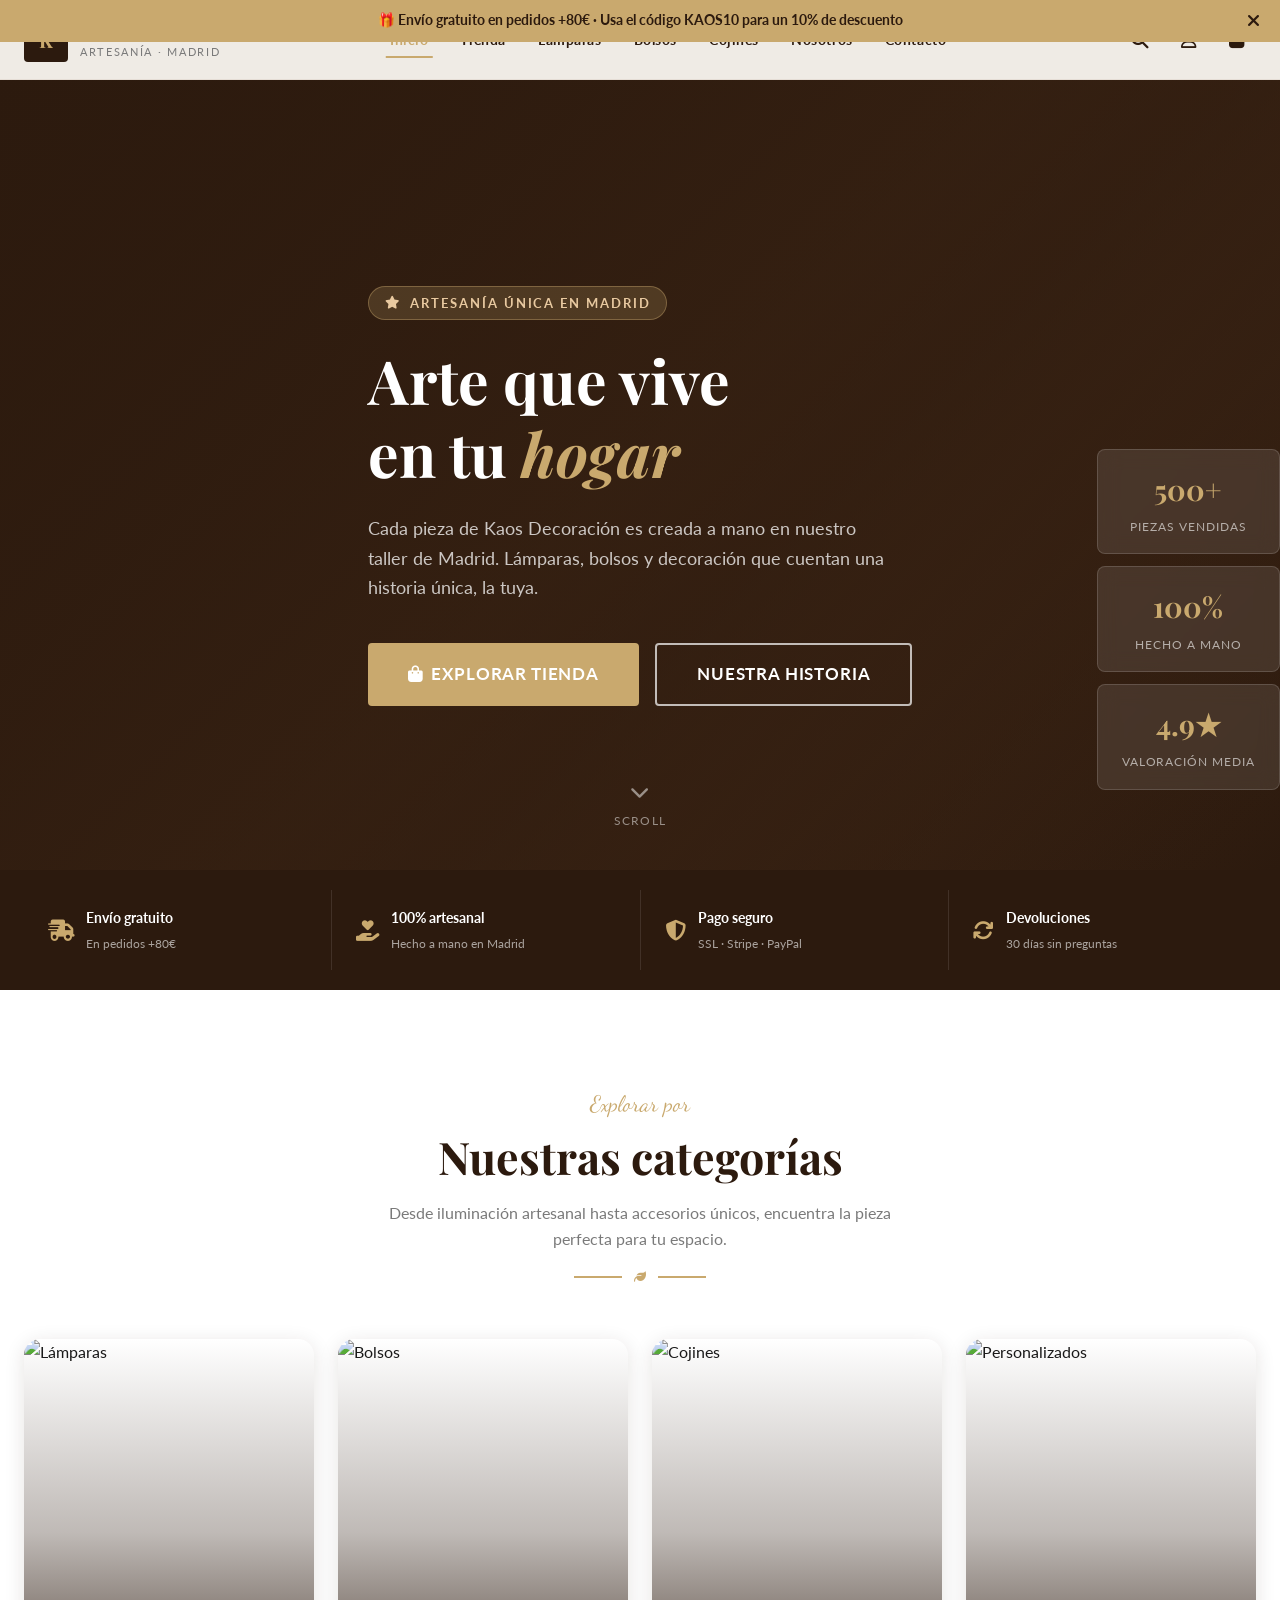
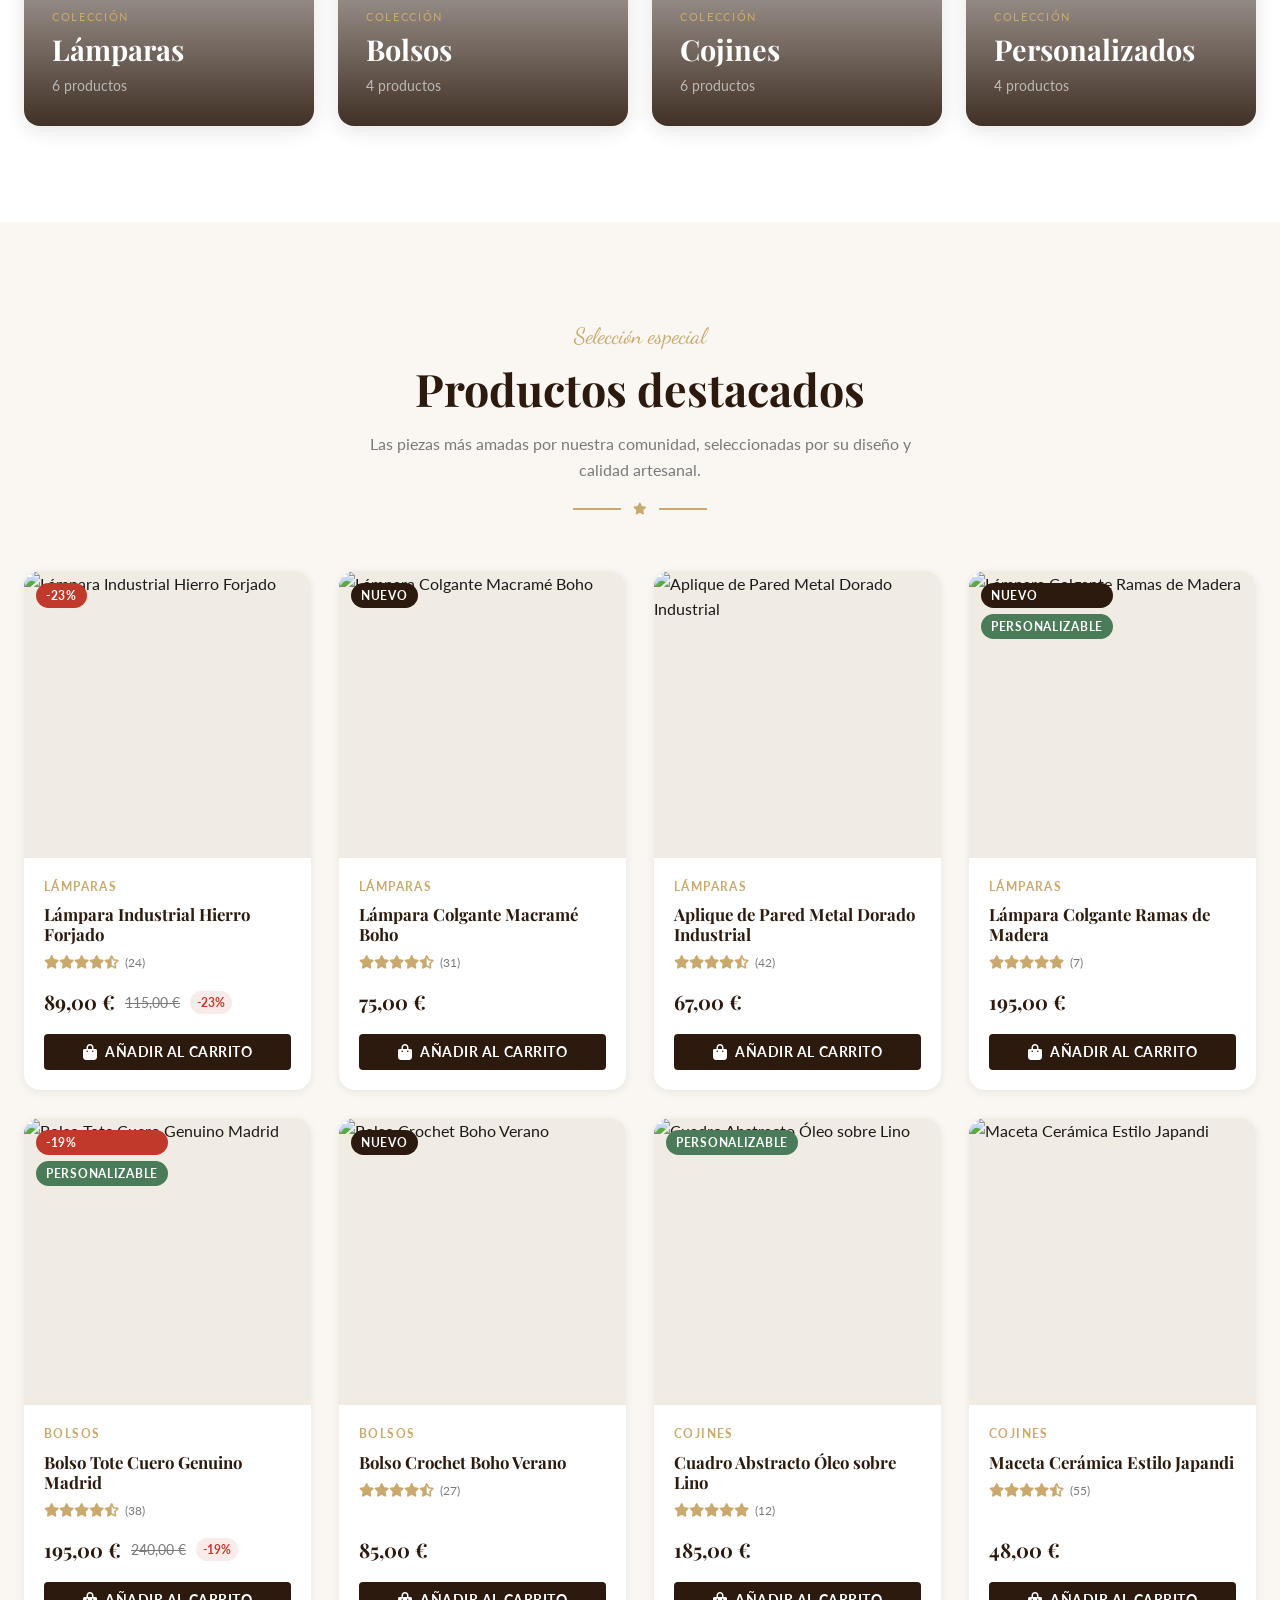
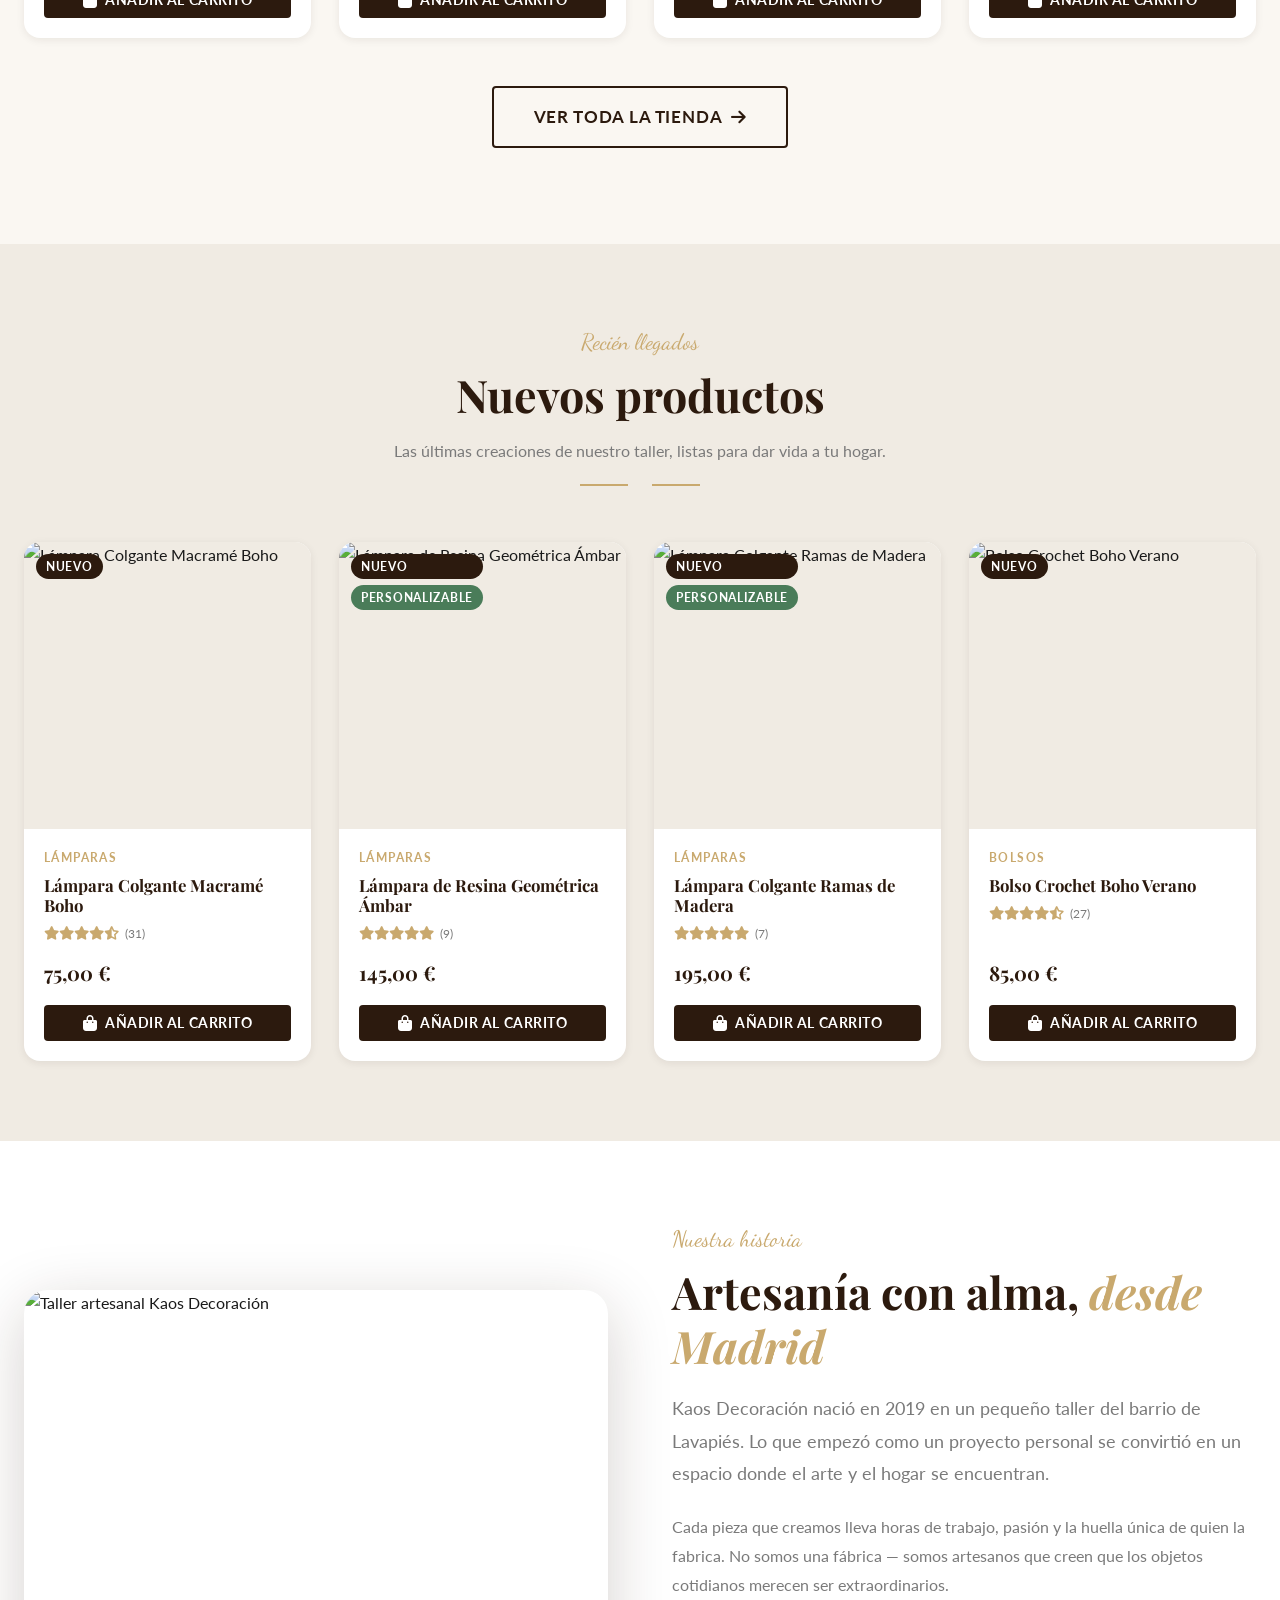
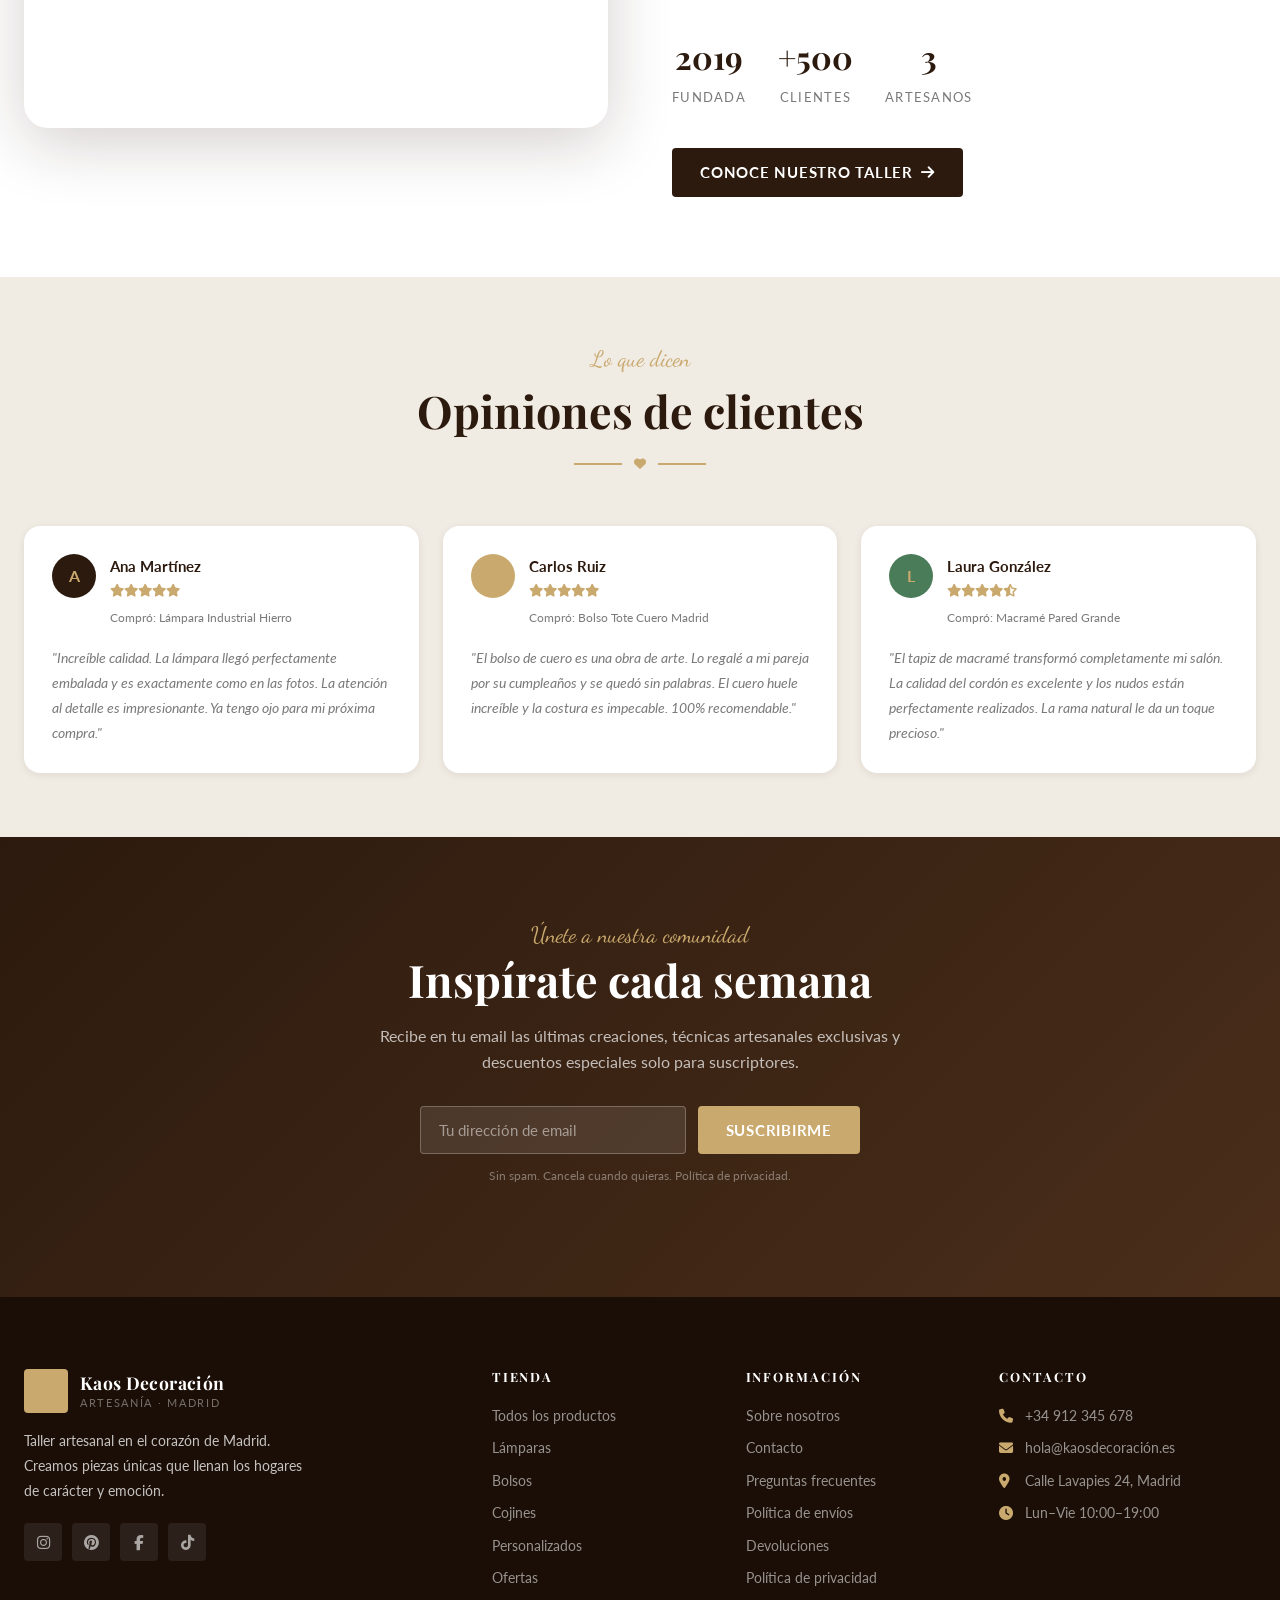
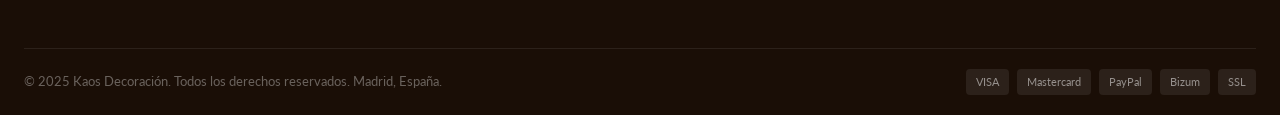
==== commit 547a99e8: "Renombrar categoría Decoración → Cojines en toda la app Co-Authored-By: Claude Sonnet 4.6 <noreply@a" ====
--- a/index.html
+++ b/index.html
@@ -43,7 +43,7 @@
         <a href="tienda.html">Tienda</a>
         <a href="tienda.html?cat=lamparas">Lámparas</a>
         <a href="tienda.html?cat=bolsos">Bolsos</a>
-        <a href="tienda.html?cat=decoracion">Decoración</a>
+        <a href="tienda.html?cat=cojines">Cojines</a>
         <a href="sobre-nosotros.html">Nosotros</a>
         <a href="contacto.html">Contacto</a>
       </nav>
@@ -76,7 +76,7 @@
   <a href="tienda.html">Tienda Completa</a>
   <a href="tienda.html?cat=lamparas">Lámparas</a>
   <a href="tienda.html?cat=bolsos">Bolsos</a>
-  <a href="tienda.html?cat=decoracion">Decoración</a>
+  <a href="tienda.html?cat=cojines">Cojines</a>
   <a href="tienda.html?cat=personalizados">Personalizados</a>
   <a href="sobre-nosotros.html">Sobre Nosotros</a>
   <a href="contacto.html">Contacto</a>
@@ -345,7 +345,7 @@
         <a href="tienda.html">Todos los productos</a>
         <a href="tienda.html?cat=lamparas">Lámparas</a>
         <a href="tienda.html?cat=bolsos">Bolsos</a>
-        <a href="tienda.html?cat=decoracion">Decoración</a>
+        <a href="tienda.html?cat=cojines">Cojines</a>
         <a href="tienda.html?cat=personalizados">Personalizados</a>
         <a href="tienda.html?sale=true">Ofertas</a>
       </div>
@@ -390,7 +390,7 @@
   if (catGrid) {
     catGrid.innerHTML = CATEGORIES.map(cat => `
       <a href="tienda.html?cat=${cat.id}" class="category-card reveal">
-        <img src="${cat.image}" alt="${cat.label}" loading="lazy">
+        <img src="${getCategoryImg(cat.id)}" alt="${cat.label}" loading="lazy">
         <div class="category-card-overlay"></div>
         <div class="category-card-content">
           <div class="eyebrow">Colección</div>
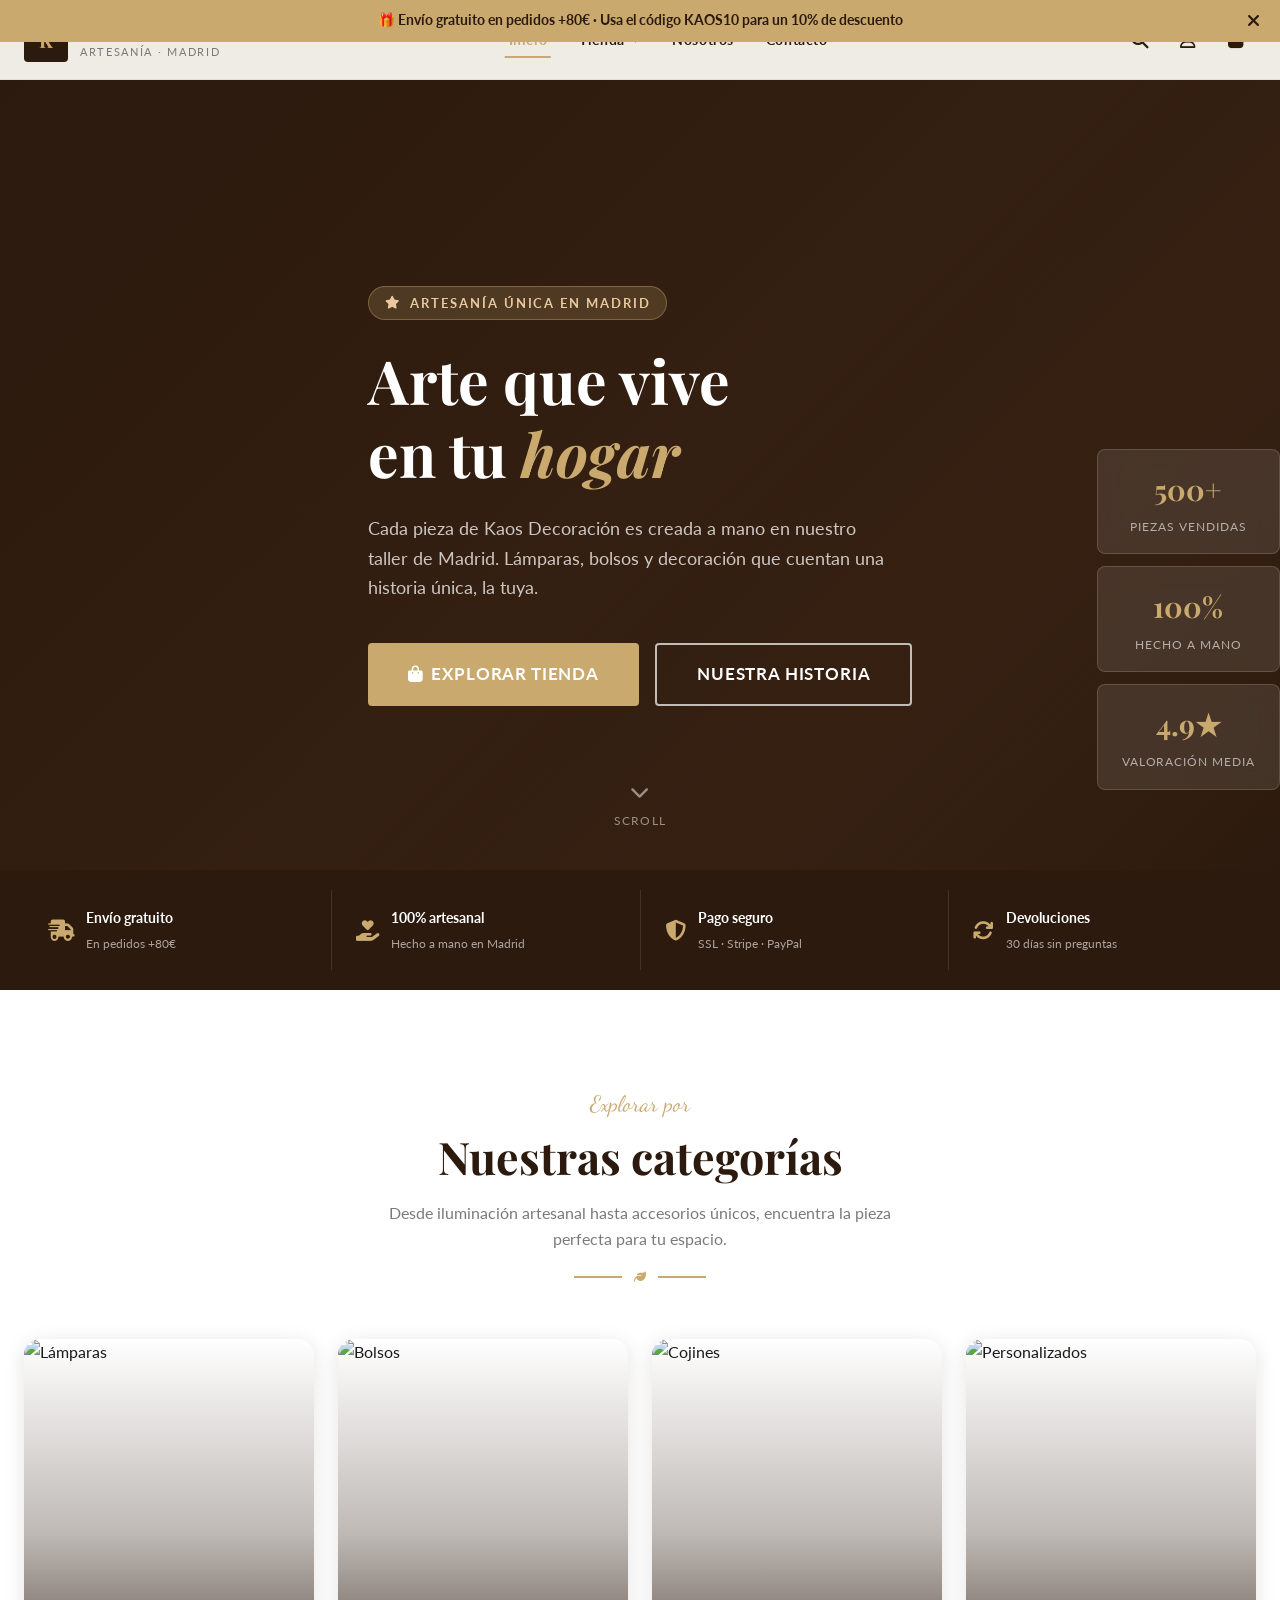
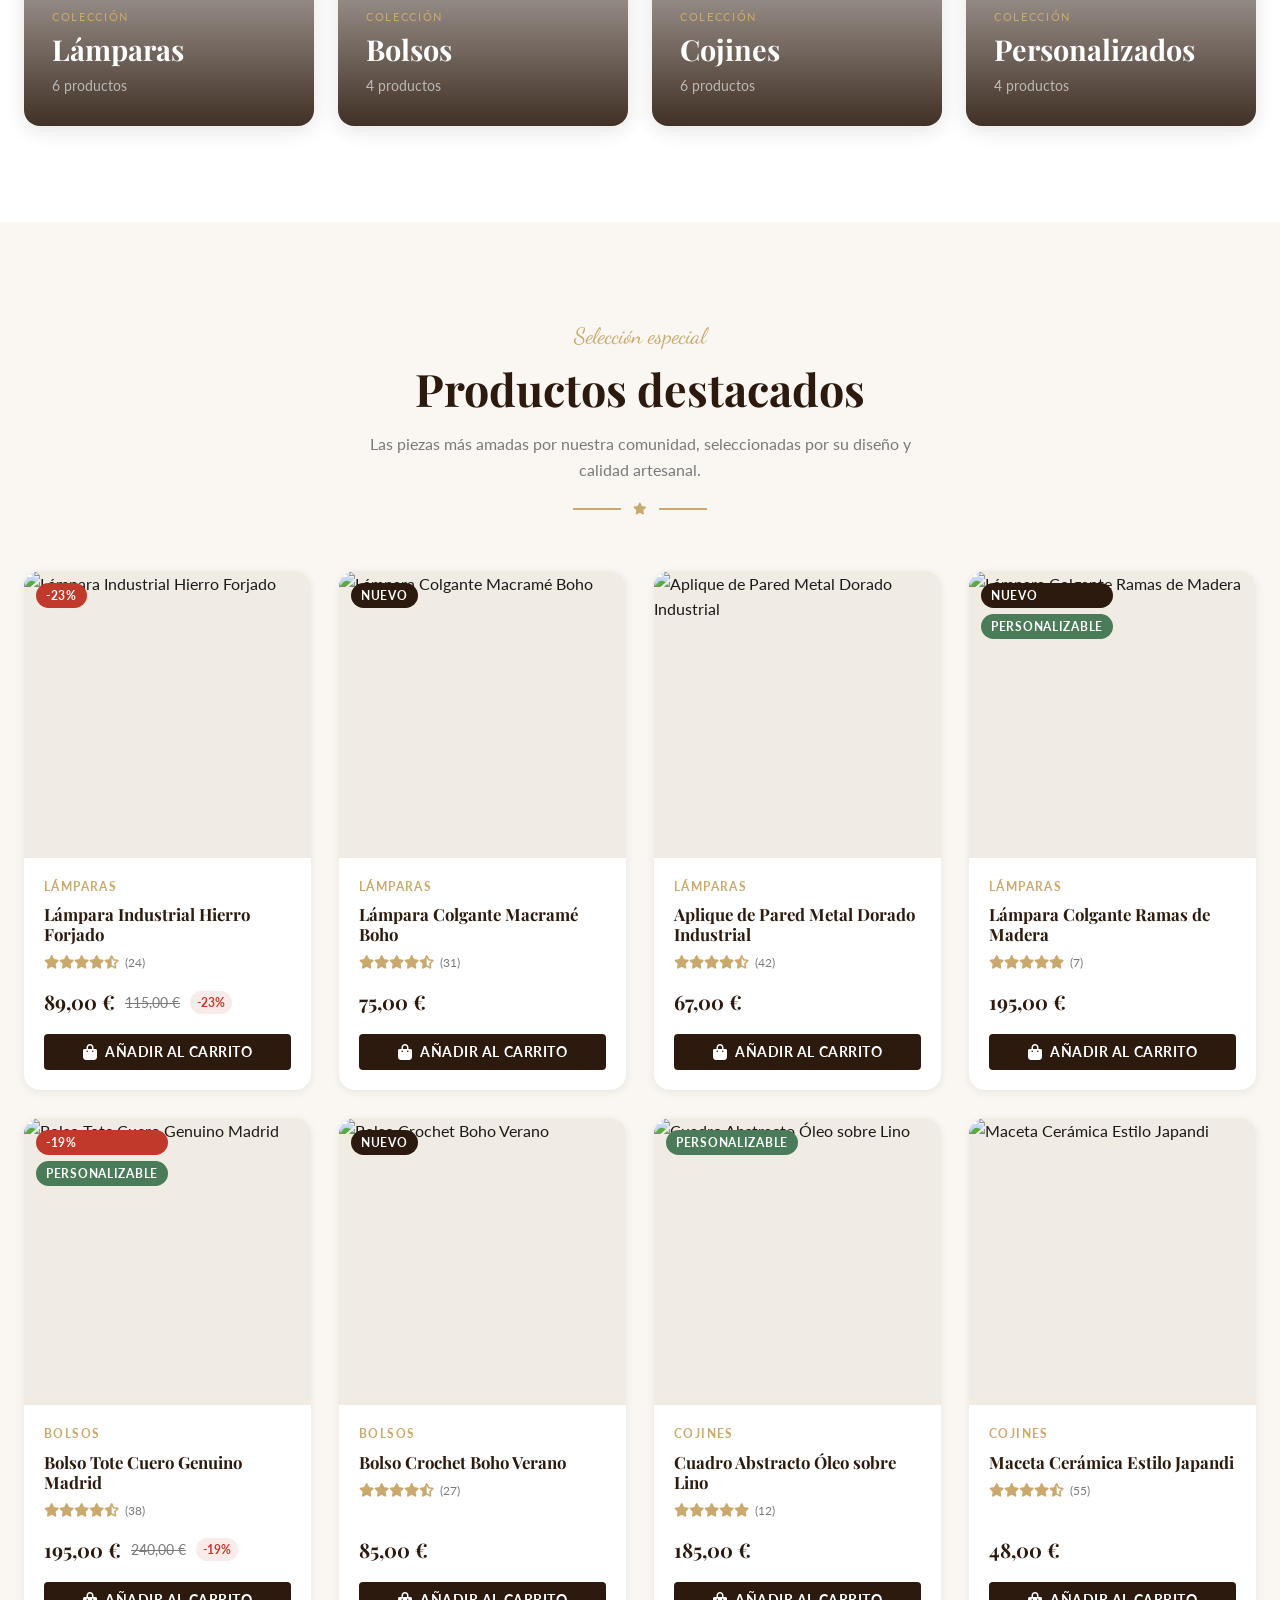
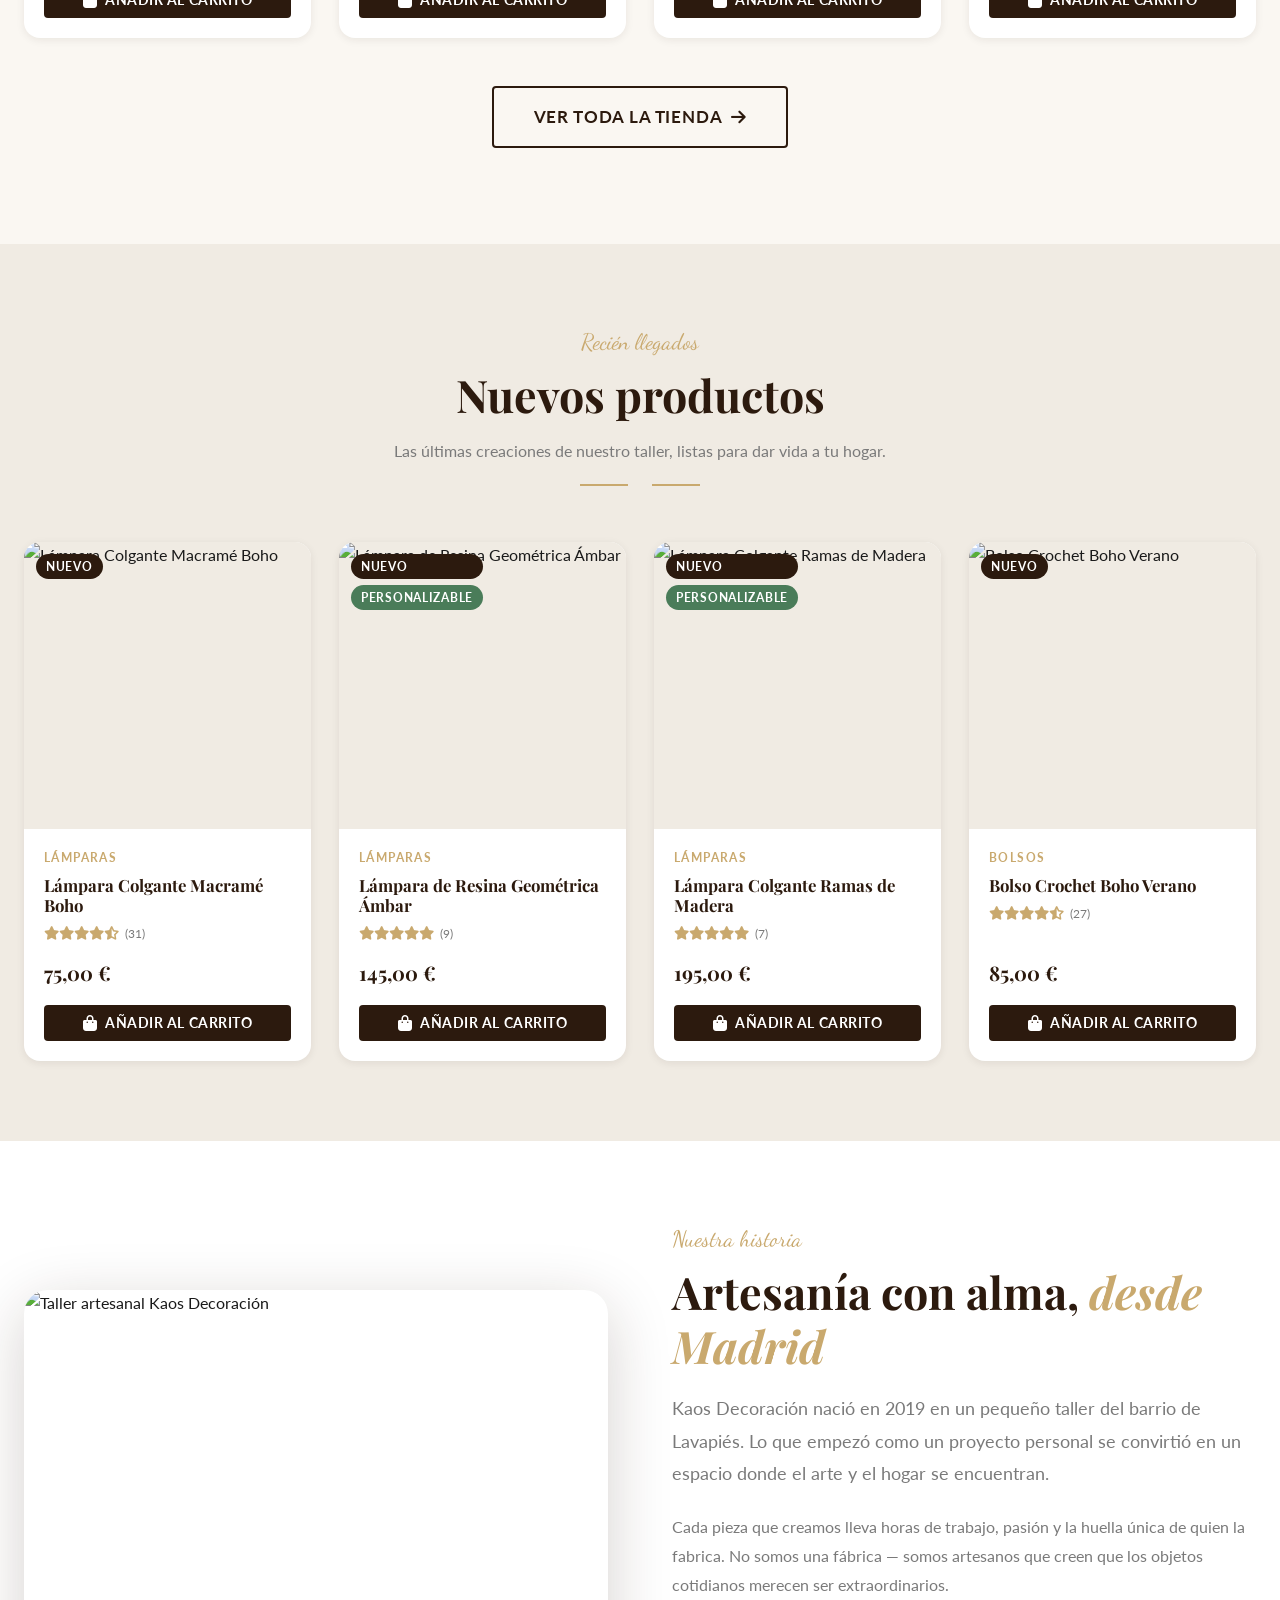
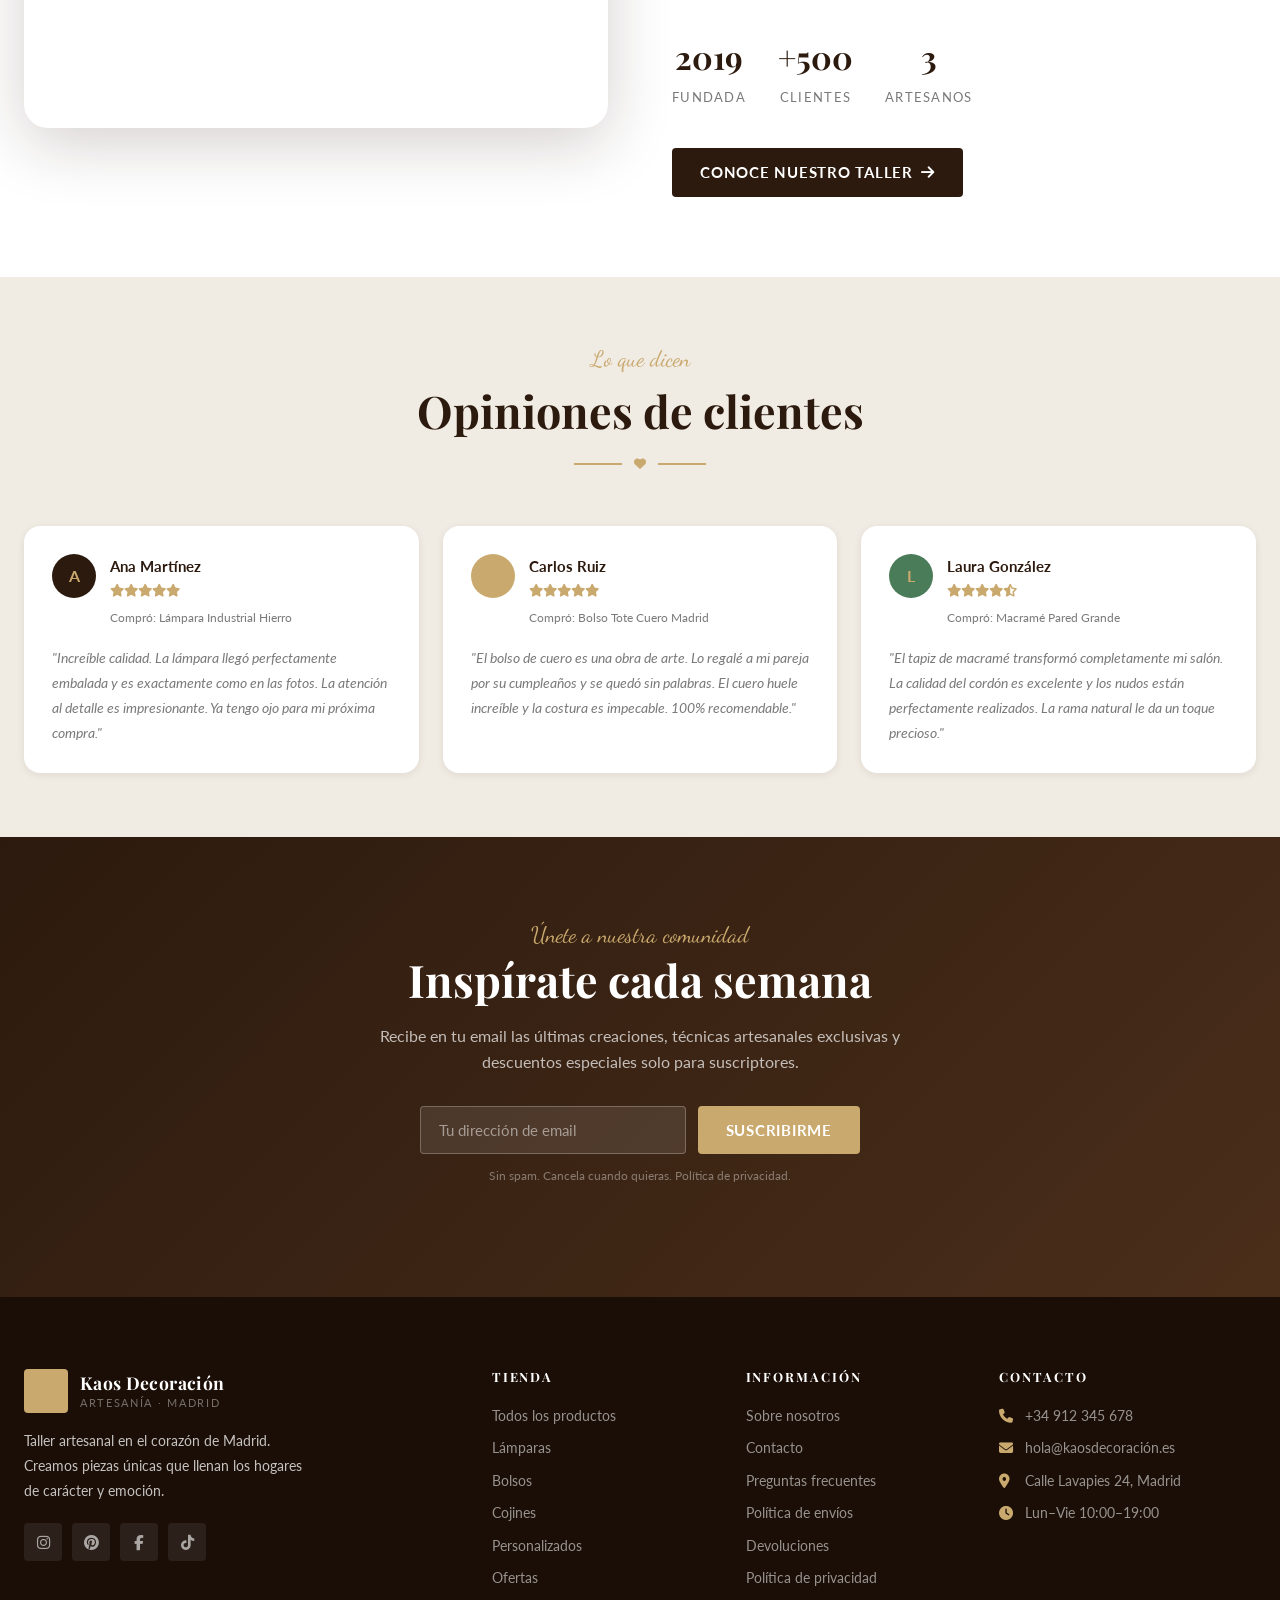
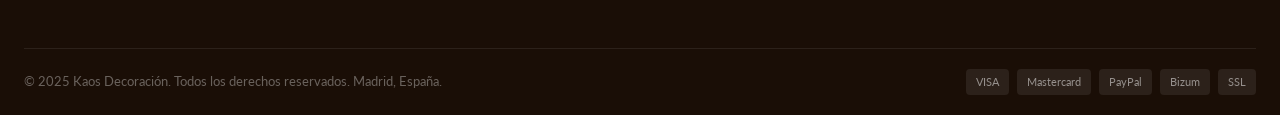
==== commit 49c603d0: "Convertir enlaces de categorías en menú desplegable bajo Tienda Co-Authored-By: Claude Sonnet 4.6 <n" ====
--- a/index.html
+++ b/index.html
@@ -1,4 +1,4 @@
-<!DOCTYPE html>
+﻿<!DOCTYPE html>
 <html lang="es">
 <head>
   <meta charset="UTF-8">
@@ -40,10 +40,14 @@
 
       <nav class="nav">
         <a href="index.html" class="active">Inicio</a>
-        <a href="tienda.html">Tienda</a>
-        <a href="tienda.html?cat=lamparas">Lámparas</a>
-        <a href="tienda.html?cat=bolsos">Bolsos</a>
-        <a href="tienda.html?cat=cojines">Cojines</a>
+        <div class="nav-dropdown">
+          <a href="tienda.html">Tienda <i class="fas fa-chevron-down dd-arrow"></i></a>
+          <div class="nav-dropdown-menu">
+            <a href="tienda.html?cat=lamparas"><i class="fas fa-lightbulb"></i> Lámparas</a>
+            <a href="tienda.html?cat=bolsos"><i class="fas fa-bag-shopping"></i> Bolsos</a>
+            <a href="tienda.html?cat=cojines"><i class="fas fa-couch"></i> Cojines</a>
+          </div>
+        </div>
         <a href="sobre-nosotros.html">Nosotros</a>
         <a href="contacto.html">Contacto</a>
       </nav>
--- a/css/style.css
+++ b/css/style.css
@@ -200,6 +200,38 @@
 }
 .nav a:hover, .nav a.active { color: var(--c-gold); }
 .nav a:hover::after, .nav a.active::after { width: calc(100% - 20px); }
+
+/* ── Dropdown ── */
+.nav-dropdown { position: relative; }
+.nav-dropdown > a { display: flex; align-items: center; gap: 5px; }
+.nav-dropdown > a .dd-arrow {
+  font-size: .65rem; transition: transform .2s; margin-top: 1px;
+}
+.nav-dropdown:hover > a .dd-arrow { transform: rotate(180deg); }
+.nav-dropdown-menu {
+  position: absolute; top: calc(100% + 6px); left: 50%;
+  transform: translateX(-50%);
+  background: var(--c-white); border: 1px solid var(--c-border);
+  border-radius: var(--radius-md); box-shadow: var(--shadow-lg);
+  min-width: 180px; padding: 6px 0;
+  opacity: 0; visibility: hidden; pointer-events: none;
+  transition: opacity .18s, transform .18s;
+  transform: translateX(-50%) translateY(6px);
+  z-index: 500;
+}
+.nav-dropdown:hover .nav-dropdown-menu {
+  opacity: 1; visibility: visible; pointer-events: auto;
+  transform: translateX(-50%) translateY(0);
+}
+.nav-dropdown-menu a {
+  display: flex; align-items: center; gap: 10px;
+  padding: 10px 18px; font-size: .88rem; font-weight: 700;
+  color: var(--c-primary); transition: all .15s;
+  white-space: nowrap;
+}
+.nav-dropdown-menu a::after { display: none; }
+.nav-dropdown-menu a:hover { background: var(--c-light-gray); color: var(--c-gold); }
+.nav-dropdown-menu a i { width: 16px; text-align: center; color: var(--c-gold); }
 
 .header-actions { display: flex; align-items: center; gap: 8px; }
 
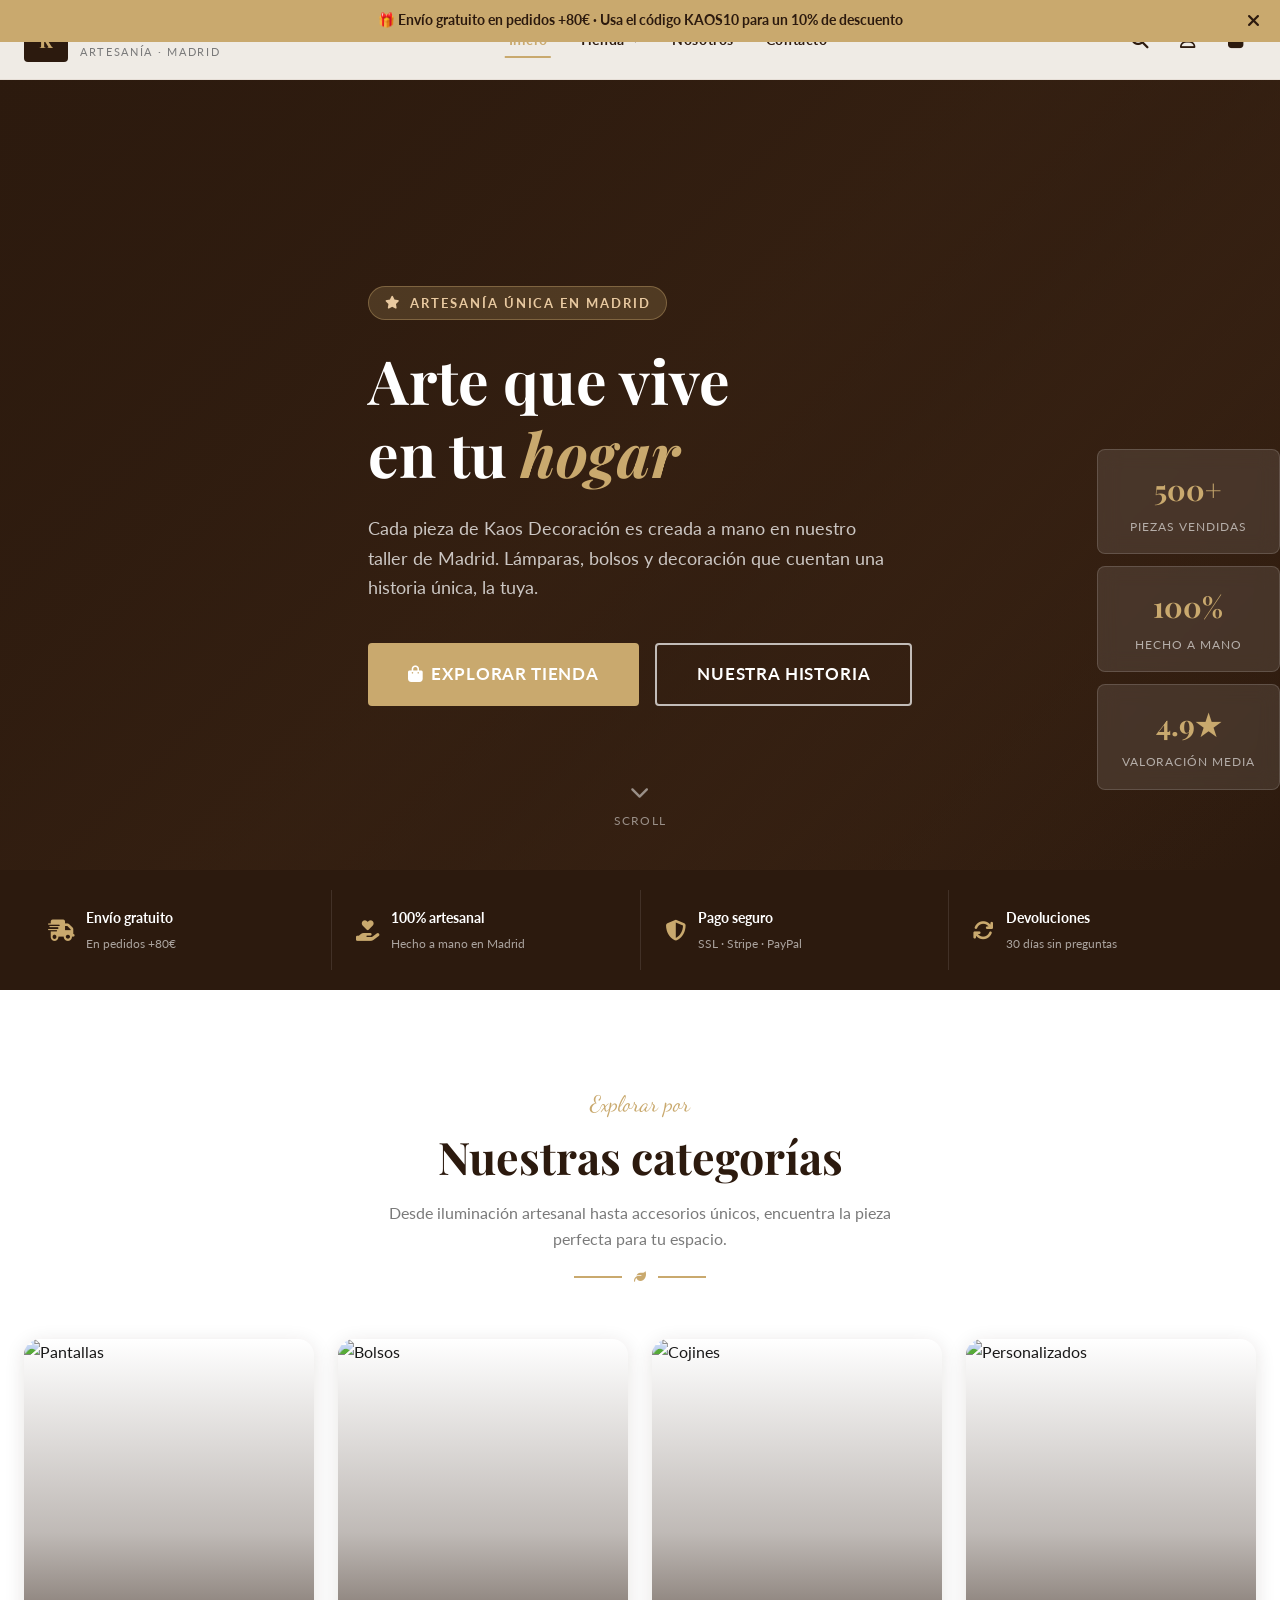
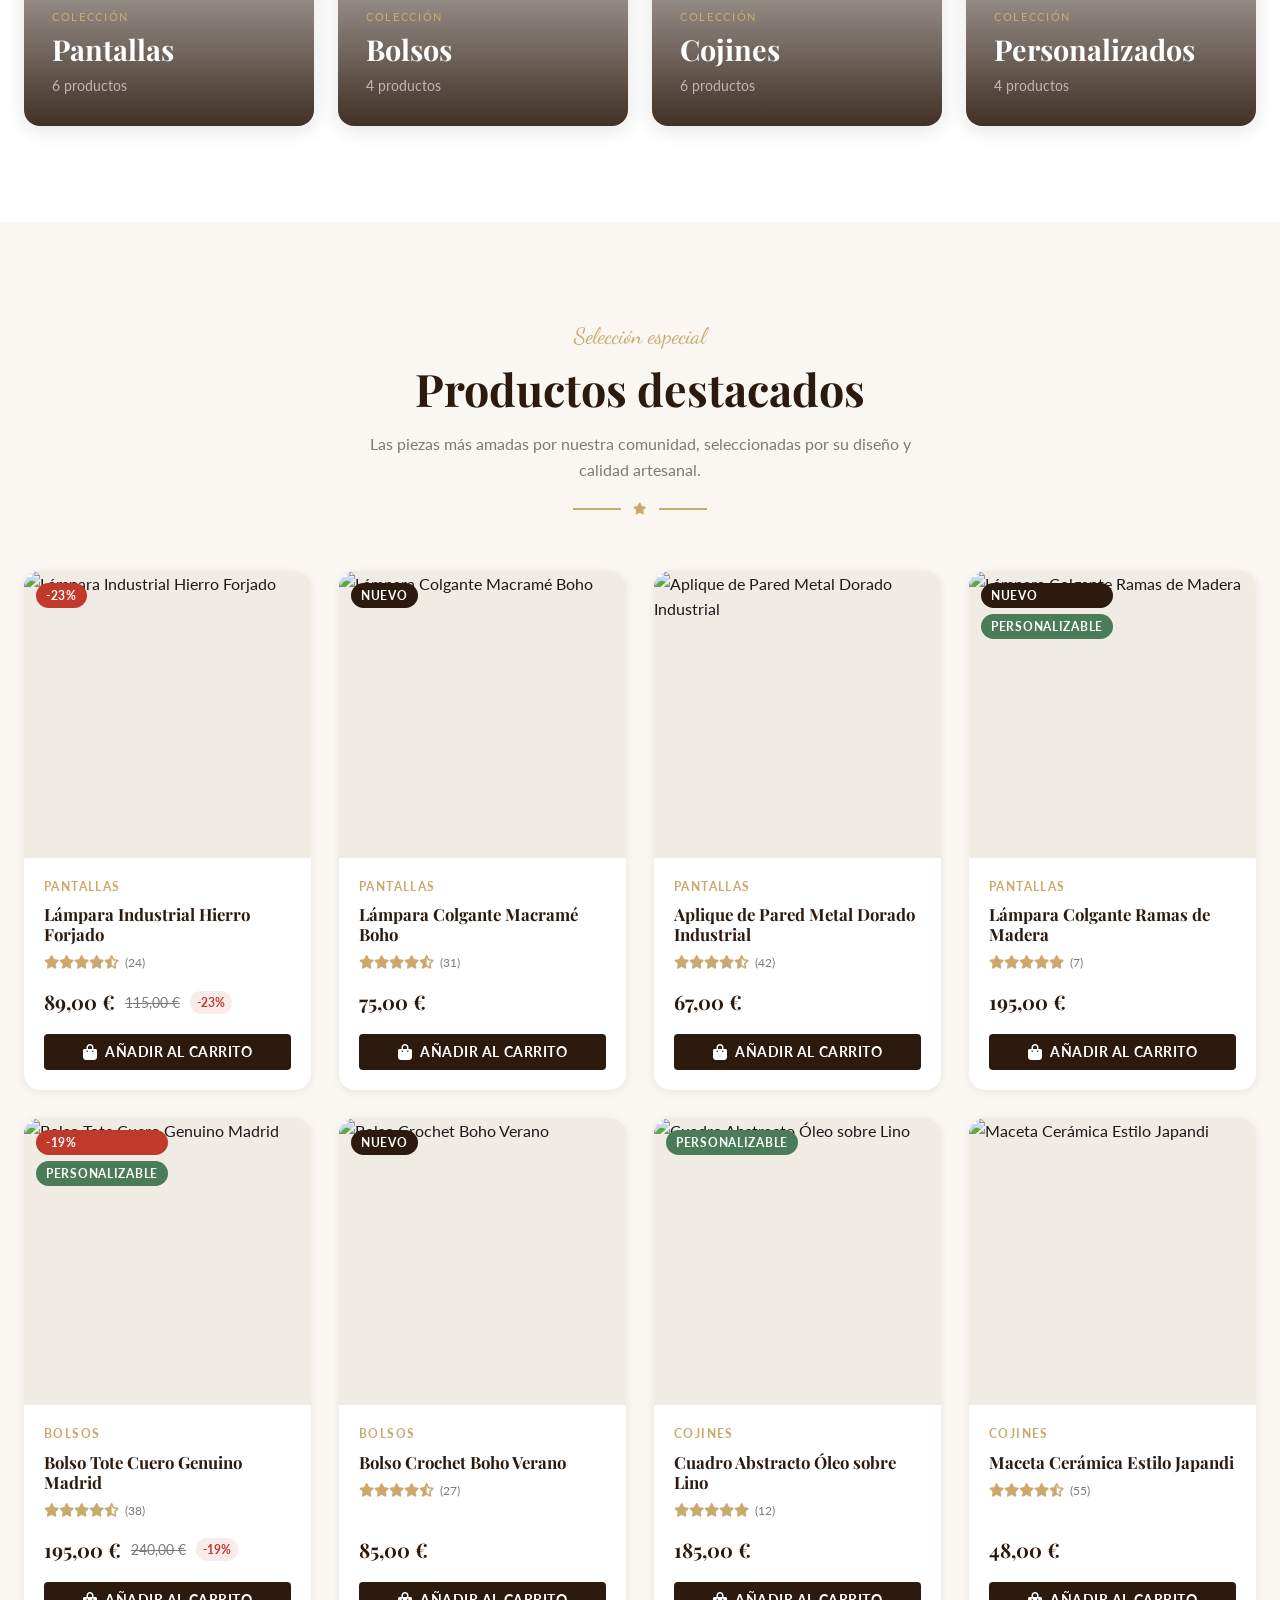
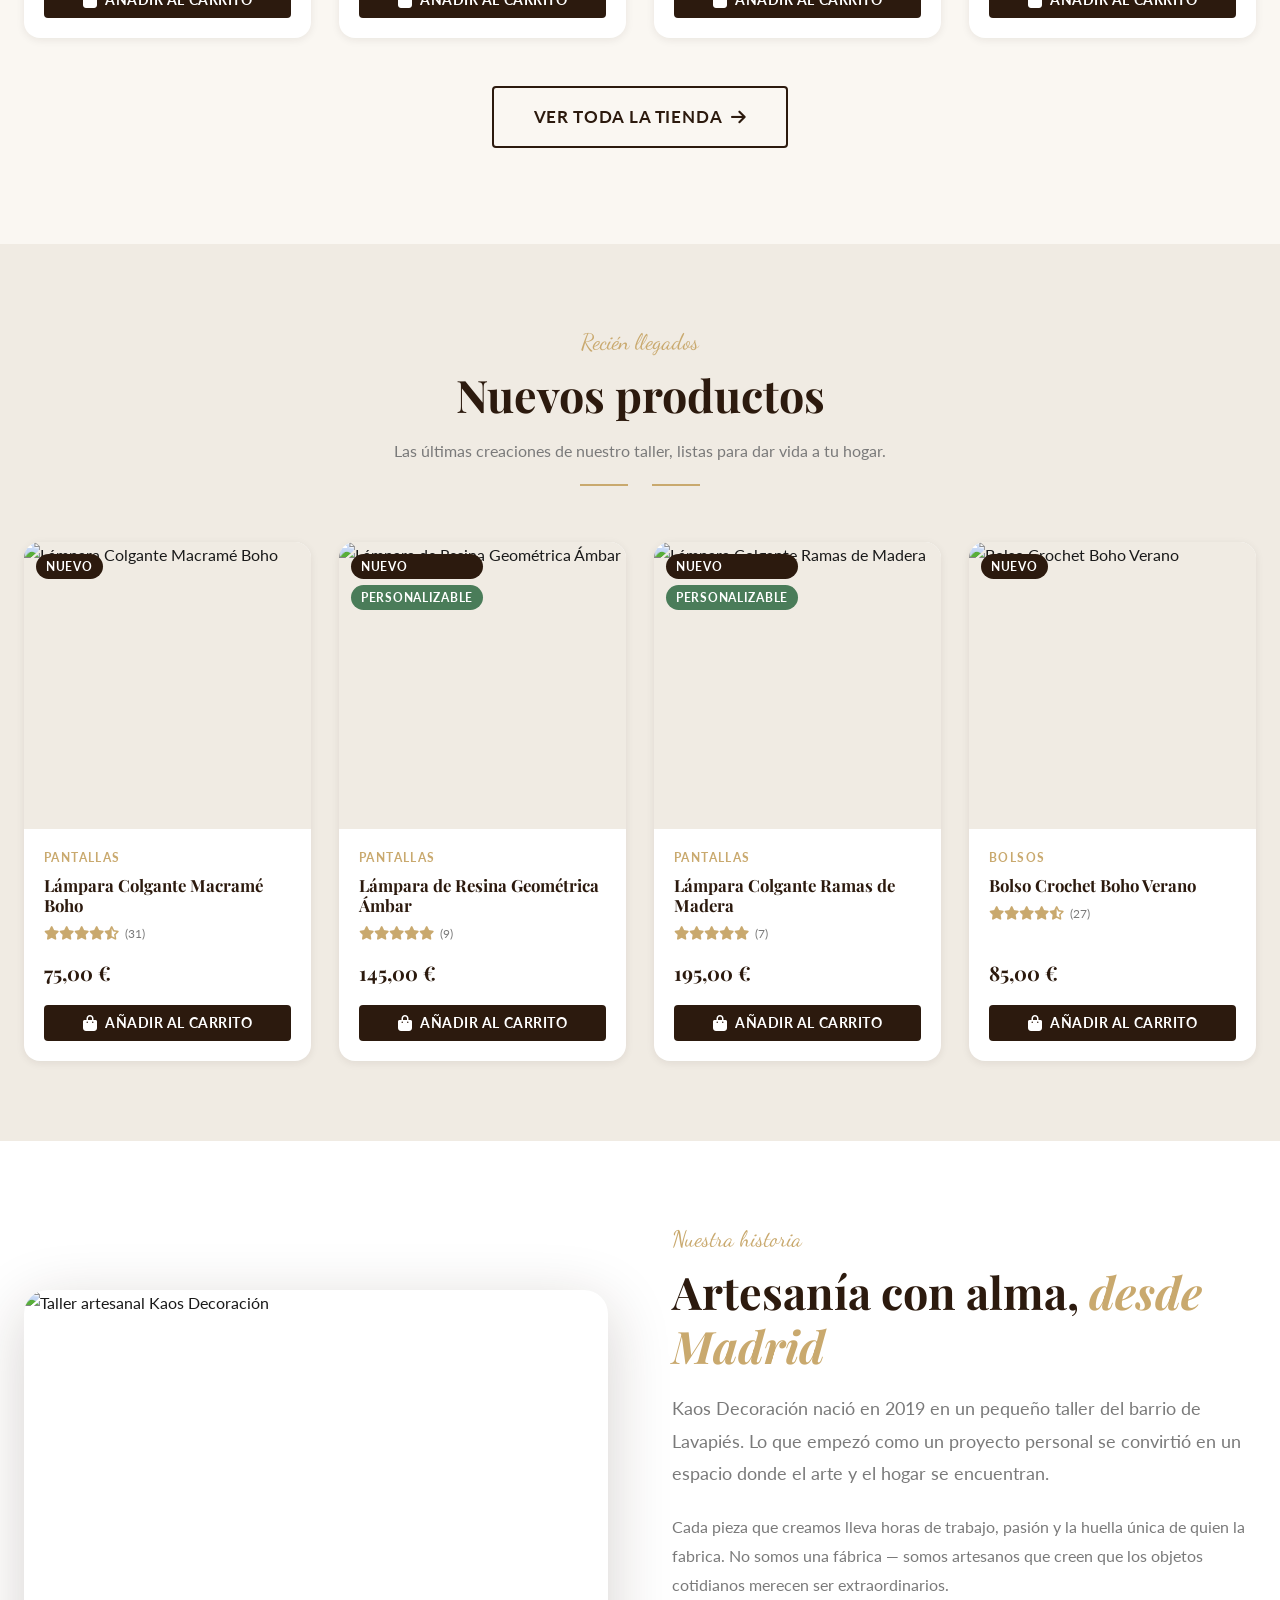
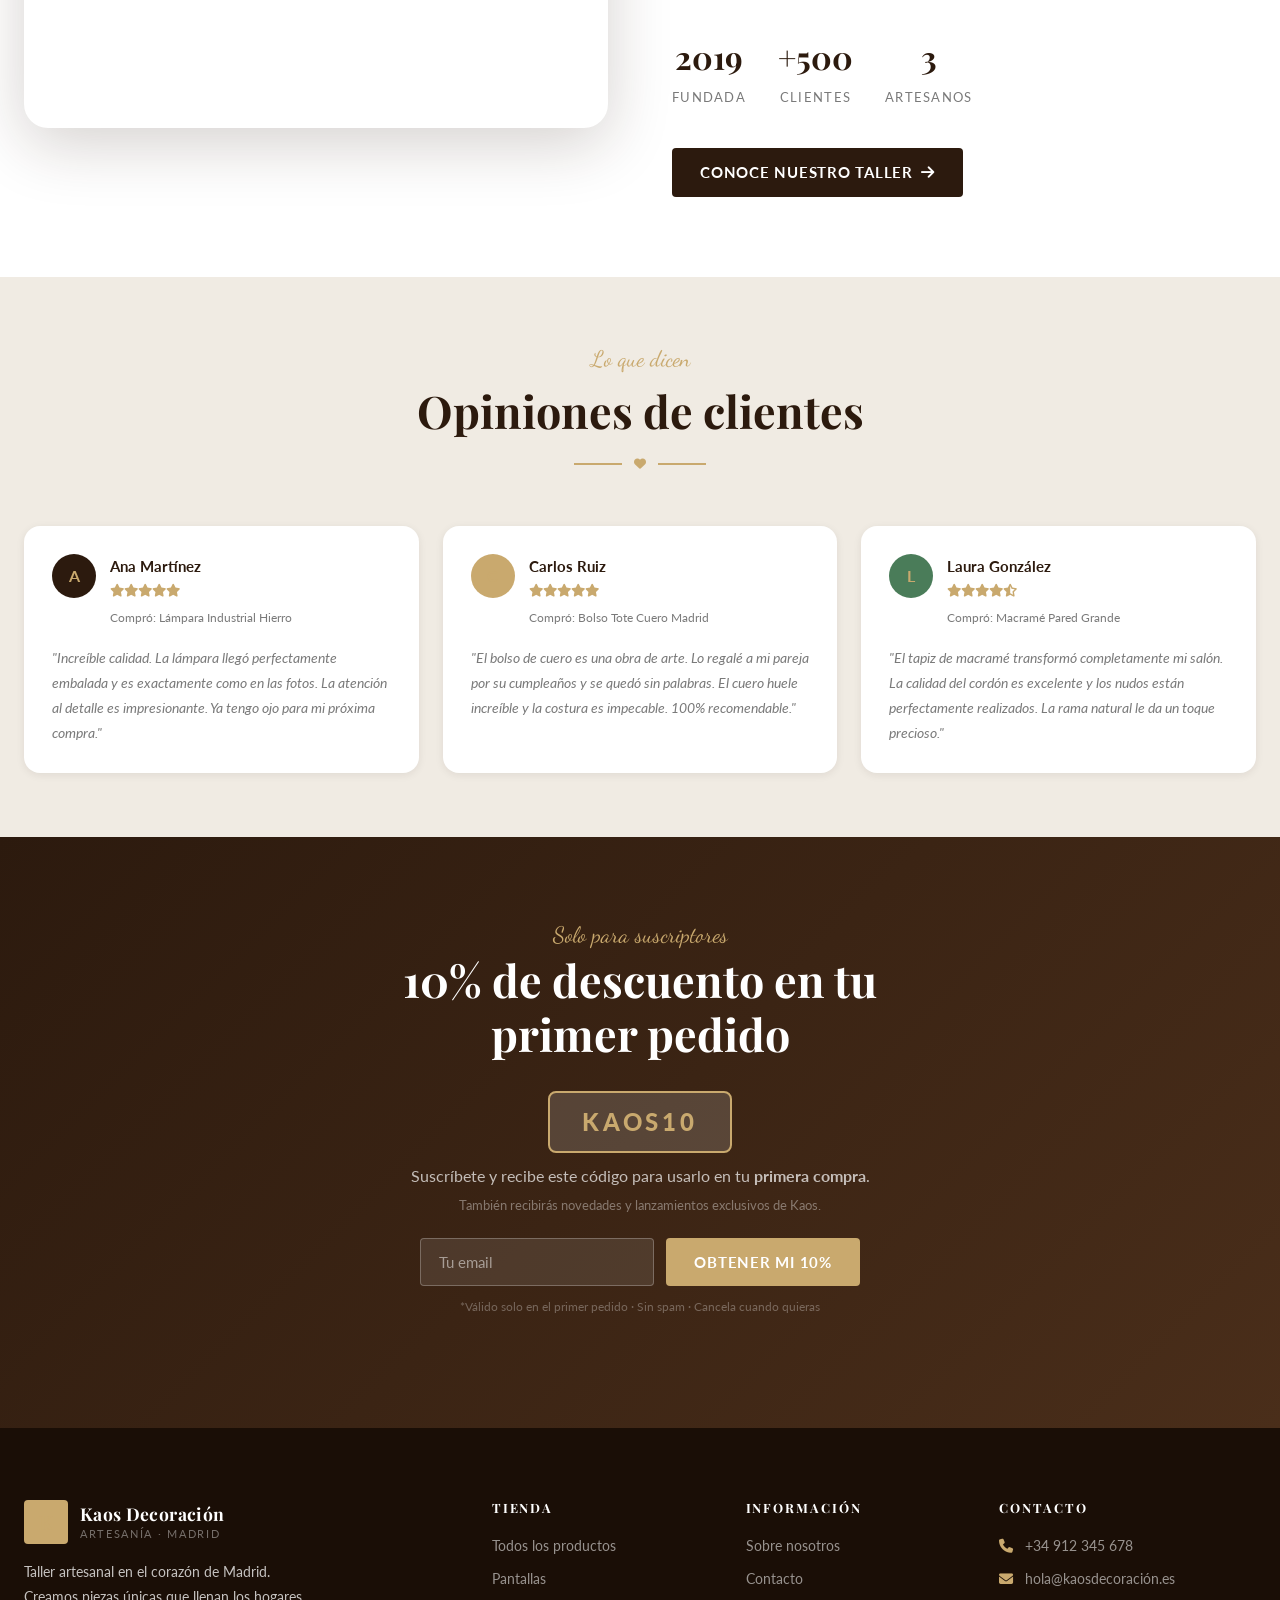
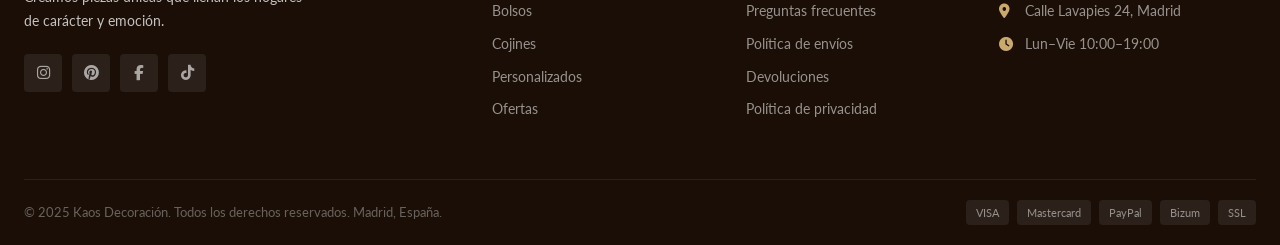
==== commit 1b7c16e9: "Renombrar Lámparas→Pantallas y rediseñar secciones newsletter - Categoría 'lamparas' renombrada a 'p" ====
--- a/index.html
+++ b/index.html
@@ -43,7 +43,7 @@
         <div class="nav-dropdown">
           <a href="tienda.html">Tienda <i class="fas fa-chevron-down dd-arrow"></i></a>
           <div class="nav-dropdown-menu">
-            <a href="tienda.html?cat=lamparas"><i class="fas fa-lightbulb"></i> Lámparas</a>
+            <a href="tienda.html?cat=pantallas"><i class="fas fa-lightbulb"></i> Lámparas</a>
             <a href="tienda.html?cat=bolsos"><i class="fas fa-bag-shopping"></i> Bolsos</a>
             <a href="tienda.html?cat=cojines"><i class="fas fa-couch"></i> Cojines</a>
           </div>
@@ -78,7 +78,7 @@
 <nav id="mobile-nav" class="mobile-nav">
   <a href="index.html">Inicio</a>
   <a href="tienda.html">Tienda Completa</a>
-  <a href="tienda.html?cat=lamparas">Lámparas</a>
+  <a href="tienda.html?cat=pantallas">Pantallas</a>
   <a href="tienda.html?cat=bolsos">Bolsos</a>
   <a href="tienda.html?cat=cojines">Cojines</a>
   <a href="tienda.html?cat=personalizados">Personalizados</a>
@@ -312,16 +312,17 @@
 <section class="newsletter">
   <div class="container">
     <div class="newsletter-content reveal">
-      <span class="eyebrow">Únete a nuestra comunidad</span>
-      <h2>Inspírate cada semana</h2>
-      <p>Recibe en tu email las últimas creaciones, técnicas artesanales exclusivas y descuentos especiales solo para suscriptores.</p>
-      <form class="newsletter-form" novalidate>
-        <input type="email" placeholder="Tu dirección de email" required aria-label="Email">
-        <button type="submit" class="btn btn--gold">Suscribirme</button>
-      </form>
-      <p style="font-size:.75rem;color:rgba(255,255,255,.4);margin-top:12px">Sin spam. Cancela cuando quieras. Política de privacidad.</p>
-    </div>
-  </div>
+        <span class="eyebrow">Solo para suscriptores</span>
+        <h2>10% de descuento en tu primer pedido</h2>
+        <div style="display:inline-block;background:rgba(255,255,255,.15);border:2px solid var(--c-gold);border-radius:var(--radius-md);padding:10px 32px;margin:14px 0 10px;font-size:1.5rem;font-weight:900;letter-spacing:.16em;color:var(--c-gold)">KAOS10</div>
+        <p style="font-size:1rem;margin-bottom:6px">Suscríbete y recibe este código para usarlo en tu <strong>primera compra</strong>.</p>
+        <p style="font-size:.82rem;opacity:.55;margin-bottom:22px">También recibirás novedades y lanzamientos exclusivos de Kaos.</p>
+        <form class="newsletter-form" novalidate>
+          <input type="email" placeholder="Tu email" required aria-label="Email">
+          <button type="submit" class="btn btn--gold">Obtener mi 10%</button>
+        </form>
+        <p style="font-size:.72rem;color:rgba(255,255,255,.3);margin-top:12px">*Válido solo en el primer pedido · Sin spam · Cancela cuando quieras</p>
+      </div></div>
 </section>
 
 <!-- Footer -->
@@ -347,7 +348,7 @@
       <div class="footer-col">
         <h5>Tienda</h5>
         <a href="tienda.html">Todos los productos</a>
-        <a href="tienda.html?cat=lamparas">Lámparas</a>
+        <a href="tienda.html?cat=pantallas">Pantallas</a>
         <a href="tienda.html?cat=bolsos">Bolsos</a>
         <a href="tienda.html?cat=cojines">Cojines</a>
         <a href="tienda.html?cat=personalizados">Personalizados</a>
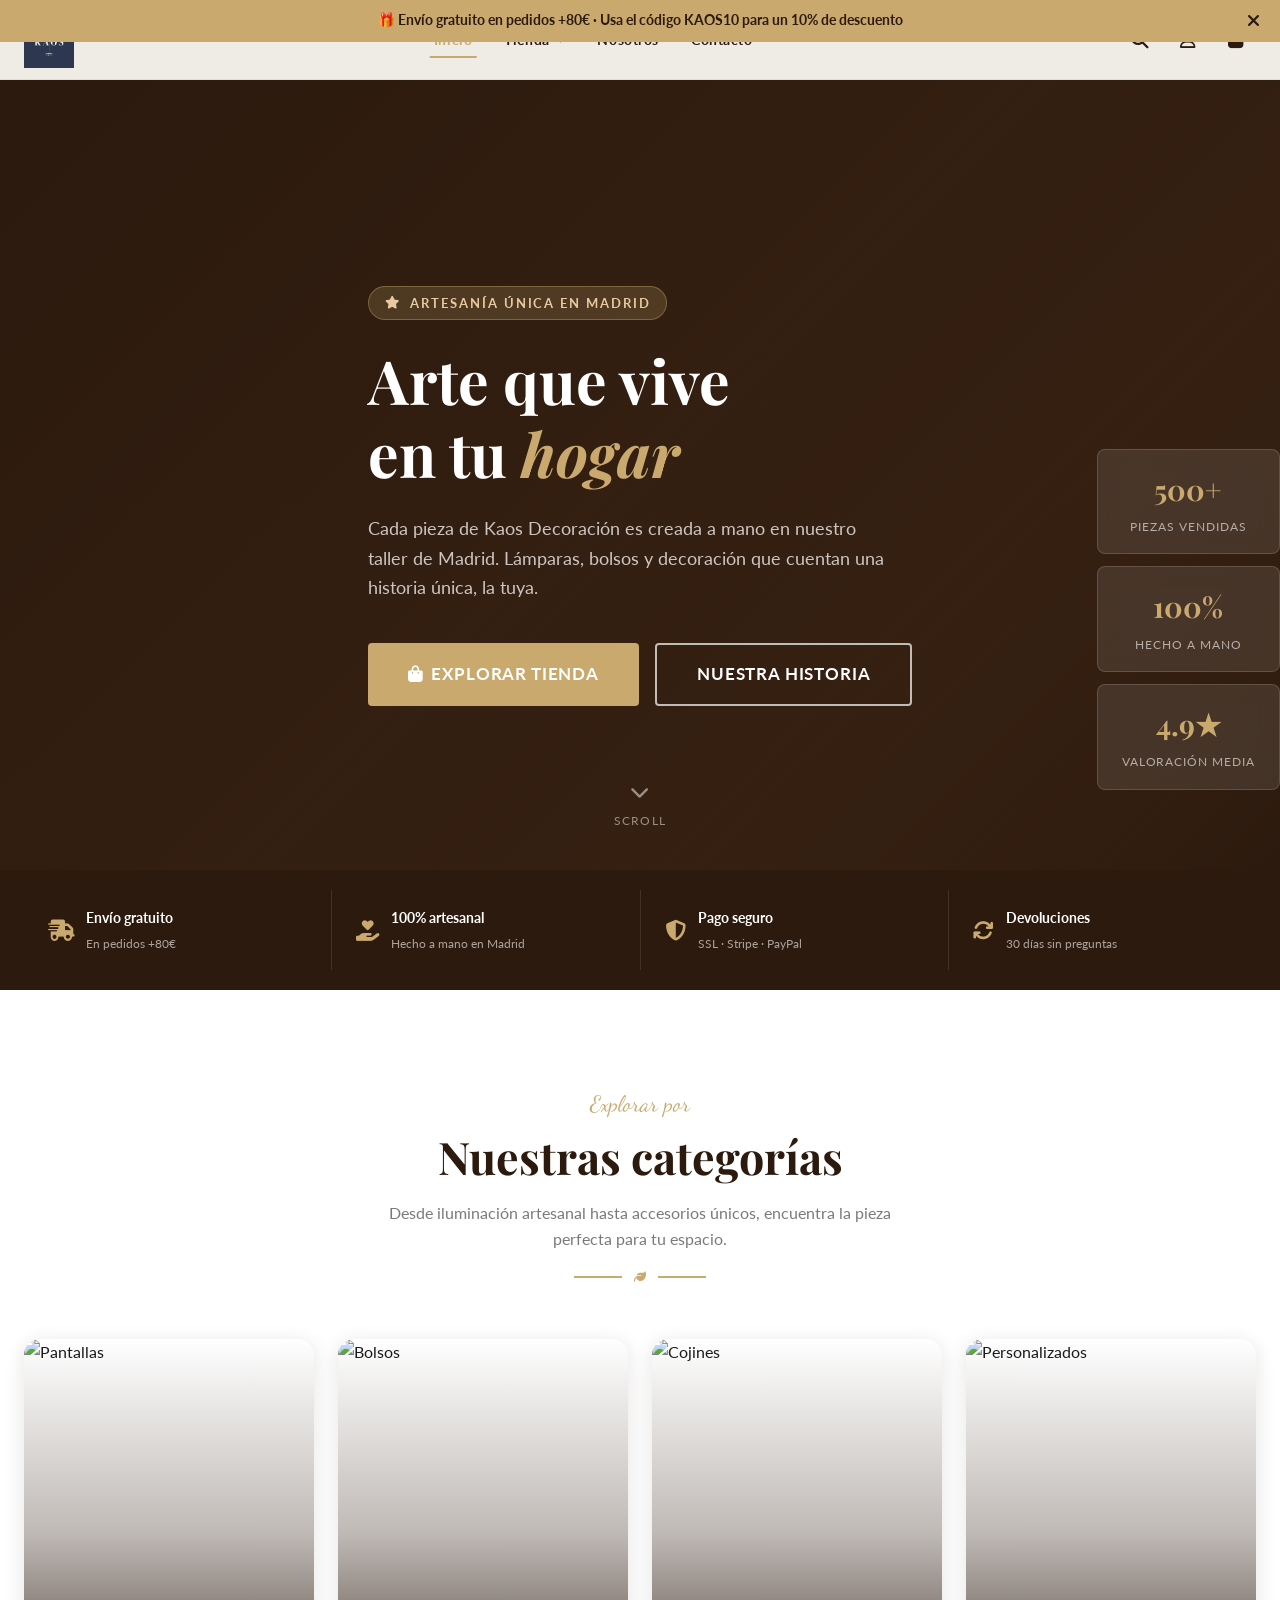
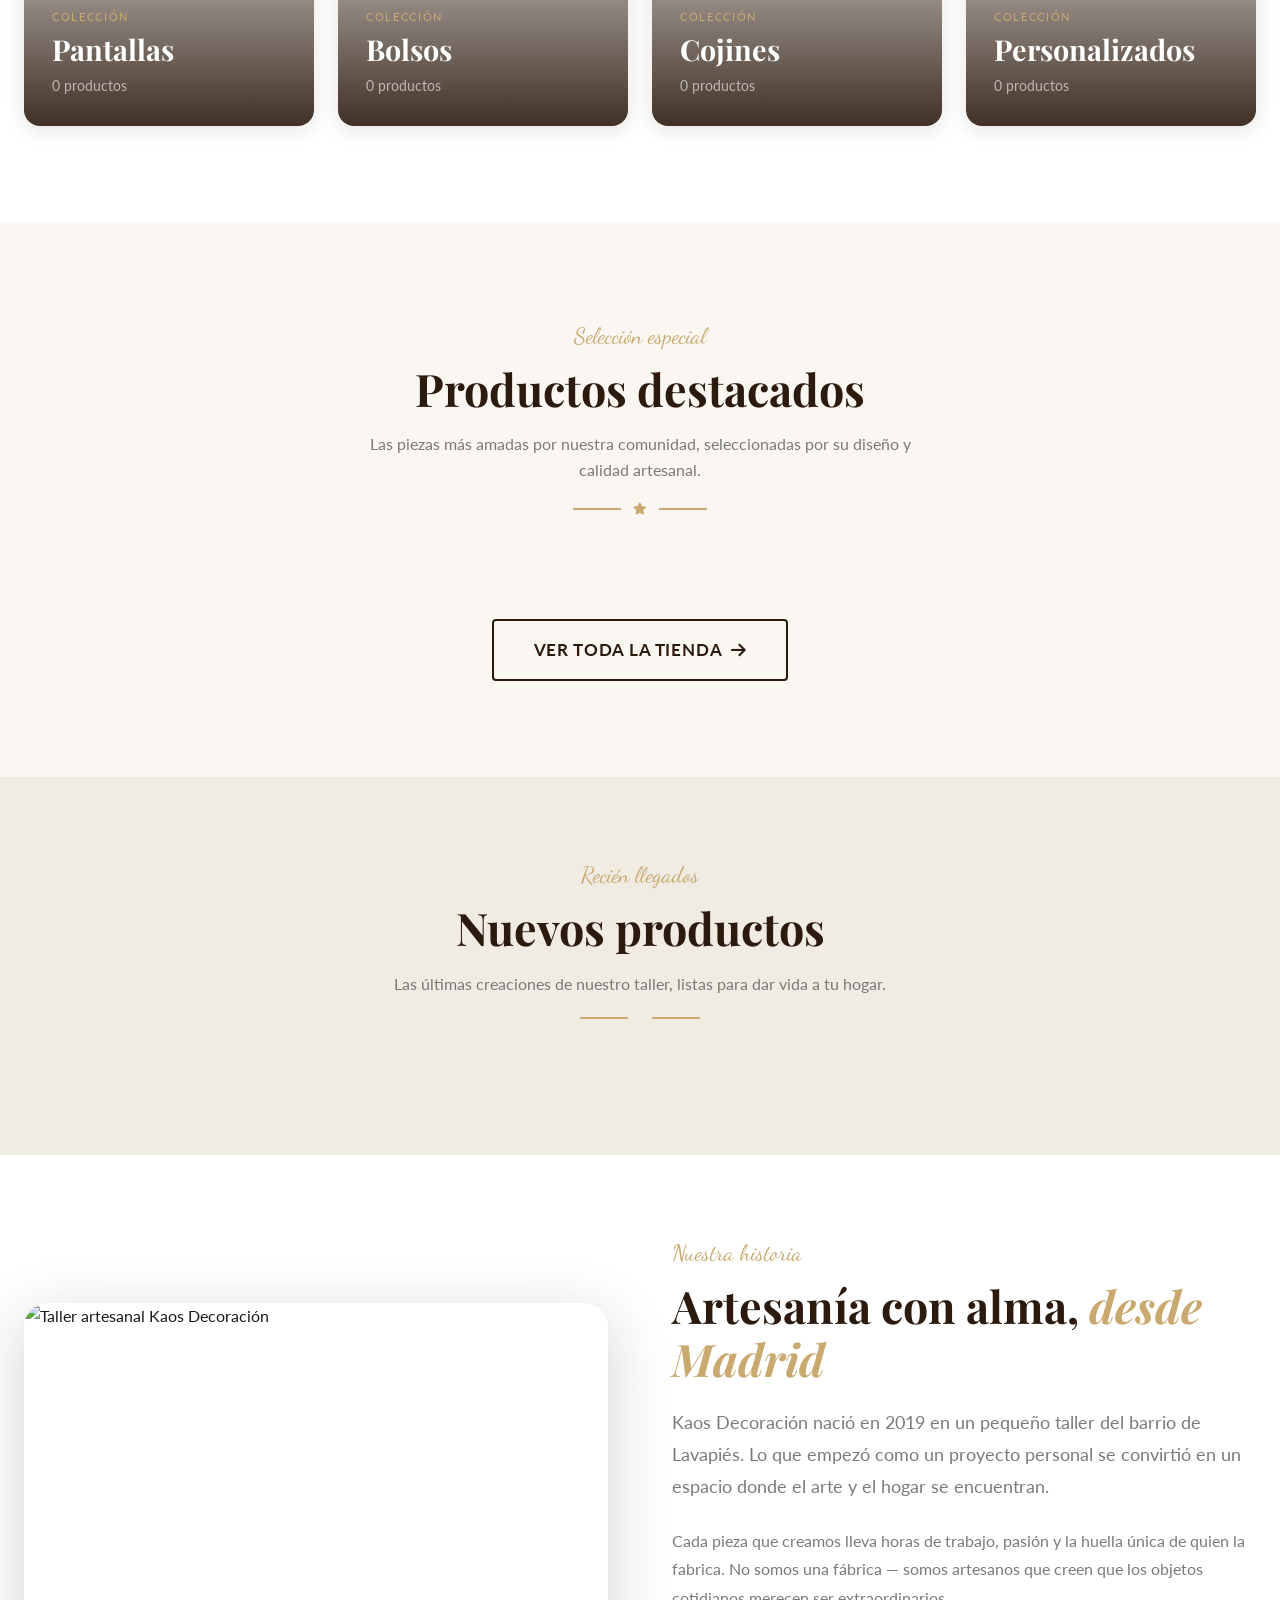
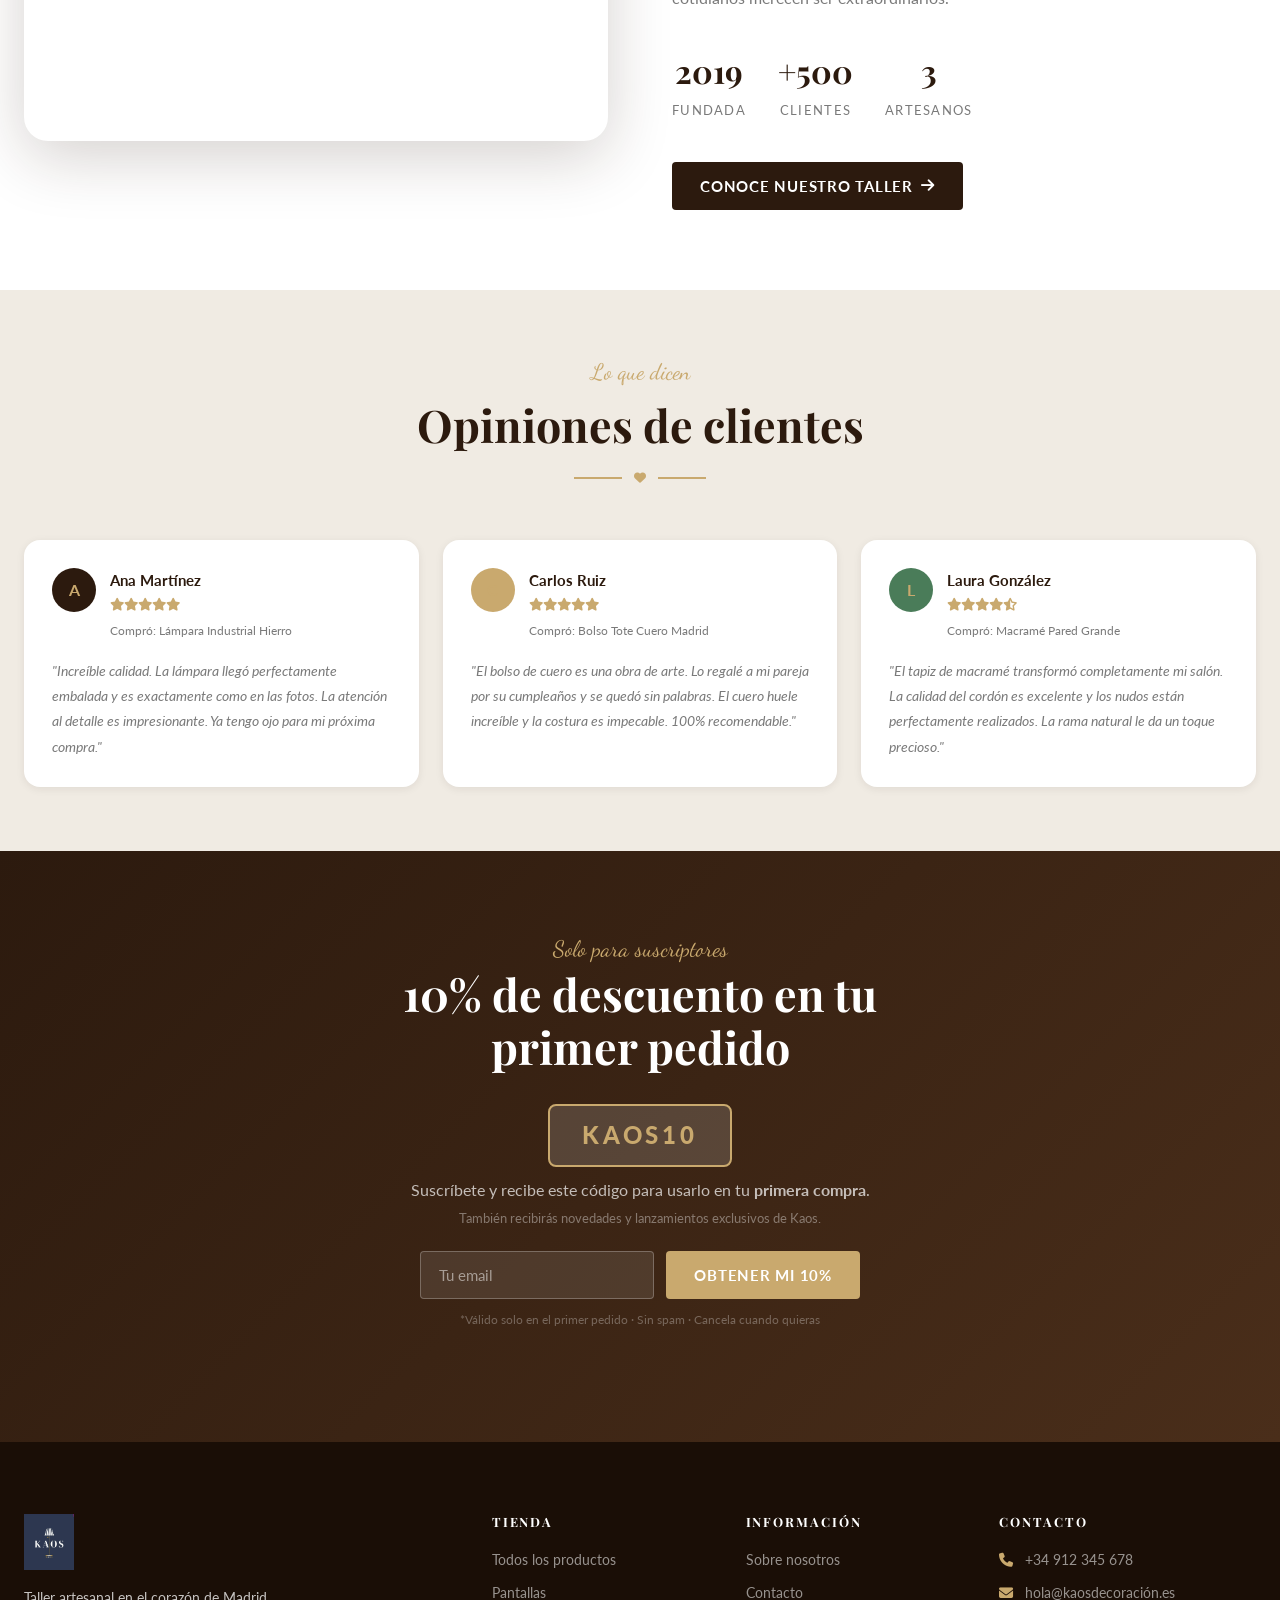
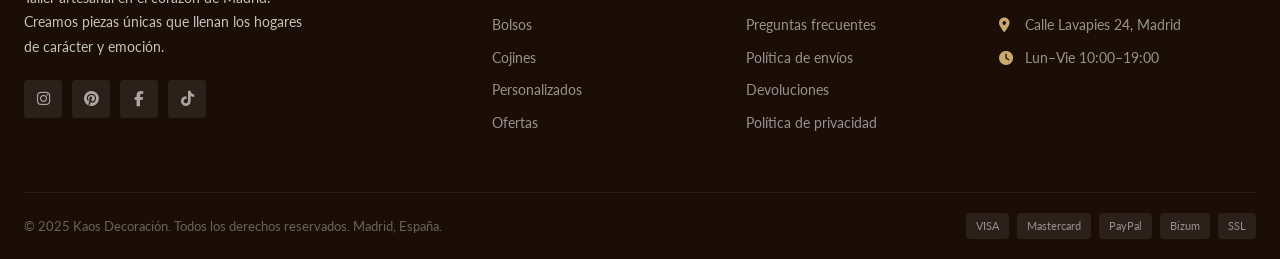
==== commit afcfd4d6: "Nuevo logo, editor de textos en Apariencia, pestañas full-width" ====
--- a/index.html
+++ b/index.html
@@ -22,7 +22,7 @@
 
 <!-- Promo Bar -->
 <div id="promo-bar" class="promo-bar">
-  🎁 Envío gratuito en pedidos +80€ · Usa el código <strong>KAOS10</strong> para un 10% de descuento
+  <span data-text-key="promo-text">🎁 Envío gratuito en pedidos +80€ · Usa el código <strong>KAOS10</strong> para un 10% de descuento</span>
   <span class="close-promo" title="Cerrar"><i class="fas fa-times"></i></span>
 </div>
 
@@ -31,11 +31,7 @@
   <div class="container">
     <div class="header-inner">
       <a href="index.html" class="logo">
-        <div class="logo-mark">K</div>
-        <div class="logo-text">
-          <strong>Kaos Decoración</strong>
-          <span>Artesanía · Madrid</span>
-        </div>
+        <img src="img/logo.png" alt="Kaos Decoración" class="logo-img">
       </a>
 
       <nav class="nav">
@@ -96,20 +92,20 @@
     <div class="hero-content">
       <div class="hero-eyebrow animate-left">
         <i class="fas fa-star"></i>
-        <span>Artesanía única en Madrid</span>
-      </div>
-      <h1 class="animate-up" data-delay="1">
+        <span data-text-key="home-hero-eyebrow">Artesanía única en Madrid</span>
+      </div>
+      <h1 class="animate-up" data-delay="1" data-text-key="home-hero-title">
         Arte que vive<br>en tu <em>hogar</em>
       </h1>
-      <p class="animate-up" data-delay="2">
+      <p class="animate-up" data-delay="2" data-text-key="home-hero-subtitle">
         Cada pieza de Kaos Decoración es creada a mano en nuestro taller de Madrid.
         Lámparas, bolsos y decoración que cuentan una historia única, la tuya.
       </p>
       <div class="hero-actions animate-up" data-delay="3">
         <a href="tienda.html" class="btn btn--gold btn--lg">
-          <i class="fas fa-shopping-bag"></i> Explorar tienda
-        </a>
-        <a href="sobre-nosotros.html" class="btn btn--outline-white btn--lg">
+          <i class="fas fa-shopping-bag"></i> <span data-text-key="home-cta-primary">Explorar tienda</span>
+        </a>
+        <a href="sobre-nosotros.html" class="btn btn--outline-white btn--lg" data-text-key="home-cta-secondary">
           Nuestra historia
         </a>
       </div>
@@ -117,16 +113,16 @@
   </div>
   <div class="hero-stats">
     <div class="stat-card animate-up" data-delay="2">
-      <strong>500+</strong>
-      <span>Piezas vendidas</span>
+      <strong data-text-key="home-stat1-num">500+</strong>
+      <span data-text-key="home-stat1-label">Piezas vendidas</span>
     </div>
     <div class="stat-card animate-up" data-delay="3">
-      <strong>100%</strong>
-      <span>Hecho a mano</span>
+      <strong data-text-key="home-stat2-num">100%</strong>
+      <span data-text-key="home-stat2-label">Hecho a mano</span>
     </div>
     <div class="stat-card animate-up" data-delay="4">
-      <strong>4.9★</strong>
-      <span>Valoración media</span>
+      <strong data-text-key="home-stat3-num">4.9★</strong>
+      <span data-text-key="home-stat3-label">Valoración media</span>
     </div>
   </div>
   <div class="hero-scroll">
@@ -142,29 +138,29 @@
       <div class="feature-item reveal">
         <i class="fas fa-truck-fast"></i>
         <div>
-          <strong>Envío gratuito</strong>
-          <span>En pedidos +80€</span>
+          <strong data-text-key="feat1-title">Envío gratuito</strong>
+          <span data-text-key="feat1-sub">En pedidos +80€</span>
         </div>
       </div>
       <div class="feature-item reveal">
         <i class="fas fa-hand-holding-heart"></i>
         <div>
-          <strong>100% artesanal</strong>
-          <span>Hecho a mano en Madrid</span>
+          <strong data-text-key="feat2-title">100% artesanal</strong>
+          <span data-text-key="feat2-sub">Hecho a mano en Madrid</span>
         </div>
       </div>
       <div class="feature-item reveal">
         <i class="fas fa-shield-halved"></i>
         <div>
-          <strong>Pago seguro</strong>
-          <span>SSL · Stripe · PayPal</span>
+          <strong data-text-key="feat3-title">Pago seguro</strong>
+          <span data-text-key="feat3-sub">SSL · Stripe · PayPal</span>
         </div>
       </div>
       <div class="feature-item reveal">
         <i class="fas fa-arrows-rotate"></i>
         <div>
-          <strong>Devoluciones</strong>
-          <span>30 días sin preguntas</span>
+          <strong data-text-key="feat4-title">Devoluciones</strong>
+          <span data-text-key="feat4-sub">30 días sin preguntas</span>
         </div>
       </div>
     </div>
@@ -175,9 +171,9 @@
 <section class="categories">
   <div class="container">
     <div class="section-title reveal">
-      <span class="eyebrow">Explorar por</span>
-      <h2>Nuestras categorías</h2>
-      <p>Desde iluminación artesanal hasta accesorios únicos, encuentra la pieza perfecta para tu espacio.</p>
+      <span class="eyebrow" data-text-key="home-cats-eyebrow">Explorar por</span>
+      <h2 data-text-key="home-cats-title">Nuestras categorías</h2>
+      <p data-text-key="home-cats-desc">Desde iluminación artesanal hasta accesorios únicos, encuentra la pieza perfecta para tu espacio.</p>
       <div class="divider"><span></span><i class="fas fa-leaf"></i><span></span></div>
     </div>
     <div class="categories-grid" id="categories-grid">
@@ -190,9 +186,9 @@
 <section class="products-section">
   <div class="container">
     <div class="section-title reveal">
-      <span class="eyebrow">Selección especial</span>
-      <h2>Productos destacados</h2>
-      <p>Las piezas más amadas por nuestra comunidad, seleccionadas por su diseño y calidad artesanal.</p>
+      <span class="eyebrow" data-text-key="home-feat-eyebrow">Selección especial</span>
+      <h2 data-text-key="home-feat-title">Productos destacados</h2>
+      <p data-text-key="home-feat-desc">Las piezas más amadas por nuestra comunidad, seleccionadas por su diseño y calidad artesanal.</p>
       <div class="divider"><span></span><i class="fas fa-star"></i><span></span></div>
     </div>
     <div class="products-grid" id="featured-products">
@@ -200,7 +196,7 @@
     </div>
     <div style="text-align:center; margin-top:48px">
       <a href="tienda.html" class="btn btn--outline btn--lg">
-        Ver toda la tienda <i class="fas fa-arrow-right"></i>
+        <span data-text-key="home-feat-btn">Ver toda la tienda</span> <i class="fas fa-arrow-right"></i>
       </a>
     </div>
   </div>
@@ -210,9 +206,9 @@
 <section class="products-section bg-light" style="padding: 80px 0">
   <div class="container">
     <div class="section-title reveal">
-      <span class="eyebrow">Recién llegados</span>
-      <h2>Nuevos productos</h2>
-      <p>Las últimas creaciones de nuestro taller, listas para dar vida a tu hogar.</p>
+      <span class="eyebrow" data-text-key="home-new-eyebrow">Recién llegados</span>
+      <h2 data-text-key="home-new-title">Nuevos productos</h2>
+      <p data-text-key="home-new-desc">Las últimas creaciones de nuestro taller, listas para dar vida a tu hogar.</p>
       <div class="divider"><span></span><i class="fas fa-sparkles"></i><span></span></div>
     </div>
     <div class="products-grid" id="new-products">
@@ -232,12 +228,12 @@
         </div>
       </div>
       <div class="reveal">
-        <span class="script" style="font-size:1.4rem;color:var(--c-secondary);display:block;margin-bottom:8px">Nuestra historia</span>
-        <h2 style="margin-bottom:20px">Artesanía con alma, <em style="font-style:italic;color:var(--c-gold)">desde Madrid</em></h2>
-        <p class="lead" style="margin-bottom:24px">
+        <span class="script" style="font-size:1.4rem;color:var(--c-secondary);display:block;margin-bottom:8px" data-text-key="home-about-script">Nuestra historia</span>
+        <h2 style="margin-bottom:20px" data-text-key="home-about-title">Artesanía con alma, <em style="font-style:italic;color:var(--c-gold)">desde Madrid</em></h2>
+        <p class="lead" style="margin-bottom:24px" data-text-key="home-about-lead">
           Kaos Decoración nació en 2019 en un pequeño taller del barrio de Lavapiés. Lo que empezó como un proyecto personal se convirtió en un espacio donde el arte y el hogar se encuentran.
         </p>
-        <p style="color:var(--c-gray);margin-bottom:32px;line-height:1.8">
+        <p style="color:var(--c-gray);margin-bottom:32px;line-height:1.8" data-text-key="home-about-text">
           Cada pieza que creamos lleva horas de trabajo, pasión y la huella única de quien la fabrica. No somos una fábrica — somos artesanos que creen que los objetos cotidianos merecen ser extraordinarios.
         </p>
         <div style="display:flex;gap:32px;margin-bottom:40px">
@@ -255,7 +251,7 @@
           </div>
         </div>
         <a href="sobre-nosotros.html" class="btn btn--primary">
-          Conoce nuestro taller <i class="fas fa-arrow-right"></i>
+          <span data-text-key="home-about-btn">Conoce nuestro taller</span> <i class="fas fa-arrow-right"></i>
         </a>
       </div>
     </div>
@@ -266,8 +262,8 @@
 <section class="reviews-section">
   <div class="container">
     <div class="section-title reveal">
-      <span class="eyebrow">Lo que dicen</span>
-      <h2>Opiniones de clientes</h2>
+      <span class="eyebrow" data-text-key="home-reviews-eyebrow">Lo que dicen</span>
+      <h2 data-text-key="home-reviews-title">Opiniones de clientes</h2>
       <div class="divider"><span></span><i class="fas fa-heart"></i><span></span></div>
     </div>
     <div class="reviews-grid">
@@ -312,14 +308,14 @@
 <section class="newsletter">
   <div class="container">
     <div class="newsletter-content reveal">
-        <span class="eyebrow">Solo para suscriptores</span>
-        <h2>10% de descuento en tu primer pedido</h2>
+        <span class="eyebrow" data-text-key="newsletter-eyebrow">Solo para suscriptores</span>
+        <h2 data-text-key="newsletter-title">10% de descuento en tu primer pedido</h2>
         <div style="display:inline-block;background:rgba(255,255,255,.15);border:2px solid var(--c-gold);border-radius:var(--radius-md);padding:10px 32px;margin:14px 0 10px;font-size:1.5rem;font-weight:900;letter-spacing:.16em;color:var(--c-gold)">KAOS10</div>
-        <p style="font-size:1rem;margin-bottom:6px">Suscríbete y recibe este código para usarlo en tu <strong>primera compra</strong>.</p>
+        <p style="font-size:1rem;margin-bottom:6px" data-text-key="newsletter-desc">Suscríbete y recibe este código para usarlo en tu <strong>primera compra</strong>.</p>
         <p style="font-size:.82rem;opacity:.55;margin-bottom:22px">También recibirás novedades y lanzamientos exclusivos de Kaos.</p>
         <form class="newsletter-form" novalidate>
           <input type="email" placeholder="Tu email" required aria-label="Email">
-          <button type="submit" class="btn btn--gold">Obtener mi 10%</button>
+          <button type="submit" class="btn btn--gold" data-text-key="newsletter-btn">Obtener mi 10%</button>
         </form>
         <p style="font-size:.72rem;color:rgba(255,255,255,.3);margin-top:12px">*Válido solo en el primer pedido · Sin spam · Cancela cuando quieras</p>
       </div></div>
@@ -331,13 +327,9 @@
     <div class="footer-grid">
       <div class="footer-brand">
         <a href="index.html" class="logo">
-          <div class="logo-mark">K</div>
-          <div class="logo-text">
-            <strong>Kaos Decoración</strong>
-            <span>Artesanía · Madrid</span>
-          </div>
-        </a>
-        <p>Taller artesanal en el corazón de Madrid. Creamos piezas únicas que llenan los hogares de carácter y emoción.</p>
+          <img src="img/logo.png" alt="Kaos Decoración" class="logo-img">
+        </a>
+        <p data-text-key="footer-desc">Taller artesanal en el corazón de Madrid. Creamos piezas únicas que llenan los hogares de carácter y emoción.</p>
         <div class="footer-social">
           <a href="#" class="social-btn" title="Instagram"><i class="fab fa-instagram"></i></a>
           <a href="#" class="social-btn" title="Pinterest"><i class="fab fa-pinterest"></i></a>
@@ -372,7 +364,7 @@
       </div>
     </div>
     <div class="footer-bottom">
-      <span>© 2025 Kaos Decoración. Todos los derechos reservados. Madrid, España.</span>
+      <span data-text-key="footer-copyright">© 2025 Kaos Decoración. Todos los derechos reservados. Madrid, España.</span>
       <div class="footer-payment">
         <span class="payment-badge">VISA</span>
         <span class="payment-badge">Mastercard</span>
@@ -388,6 +380,8 @@
 <script src="js/cart.js"></script>
 <script src="js/auth.js"></script>
 <script src="js/main.js"></script>
+<script src="js/texts.js"></script>
+<script src="js/editor.js"></script>
 <script>
 document.addEventListener('DOMContentLoaded', () => {
   /* Categories */
--- a/css/style.css
+++ b/css/style.css
@@ -167,6 +167,7 @@
 }
 
 .logo { display: flex; align-items: center; gap: 12px; }
+.logo-img { height: 56px; width: auto; display: block; object-fit: contain; }
 .logo-mark {
   width: 44px; height: 44px;
   background: var(--c-primary);
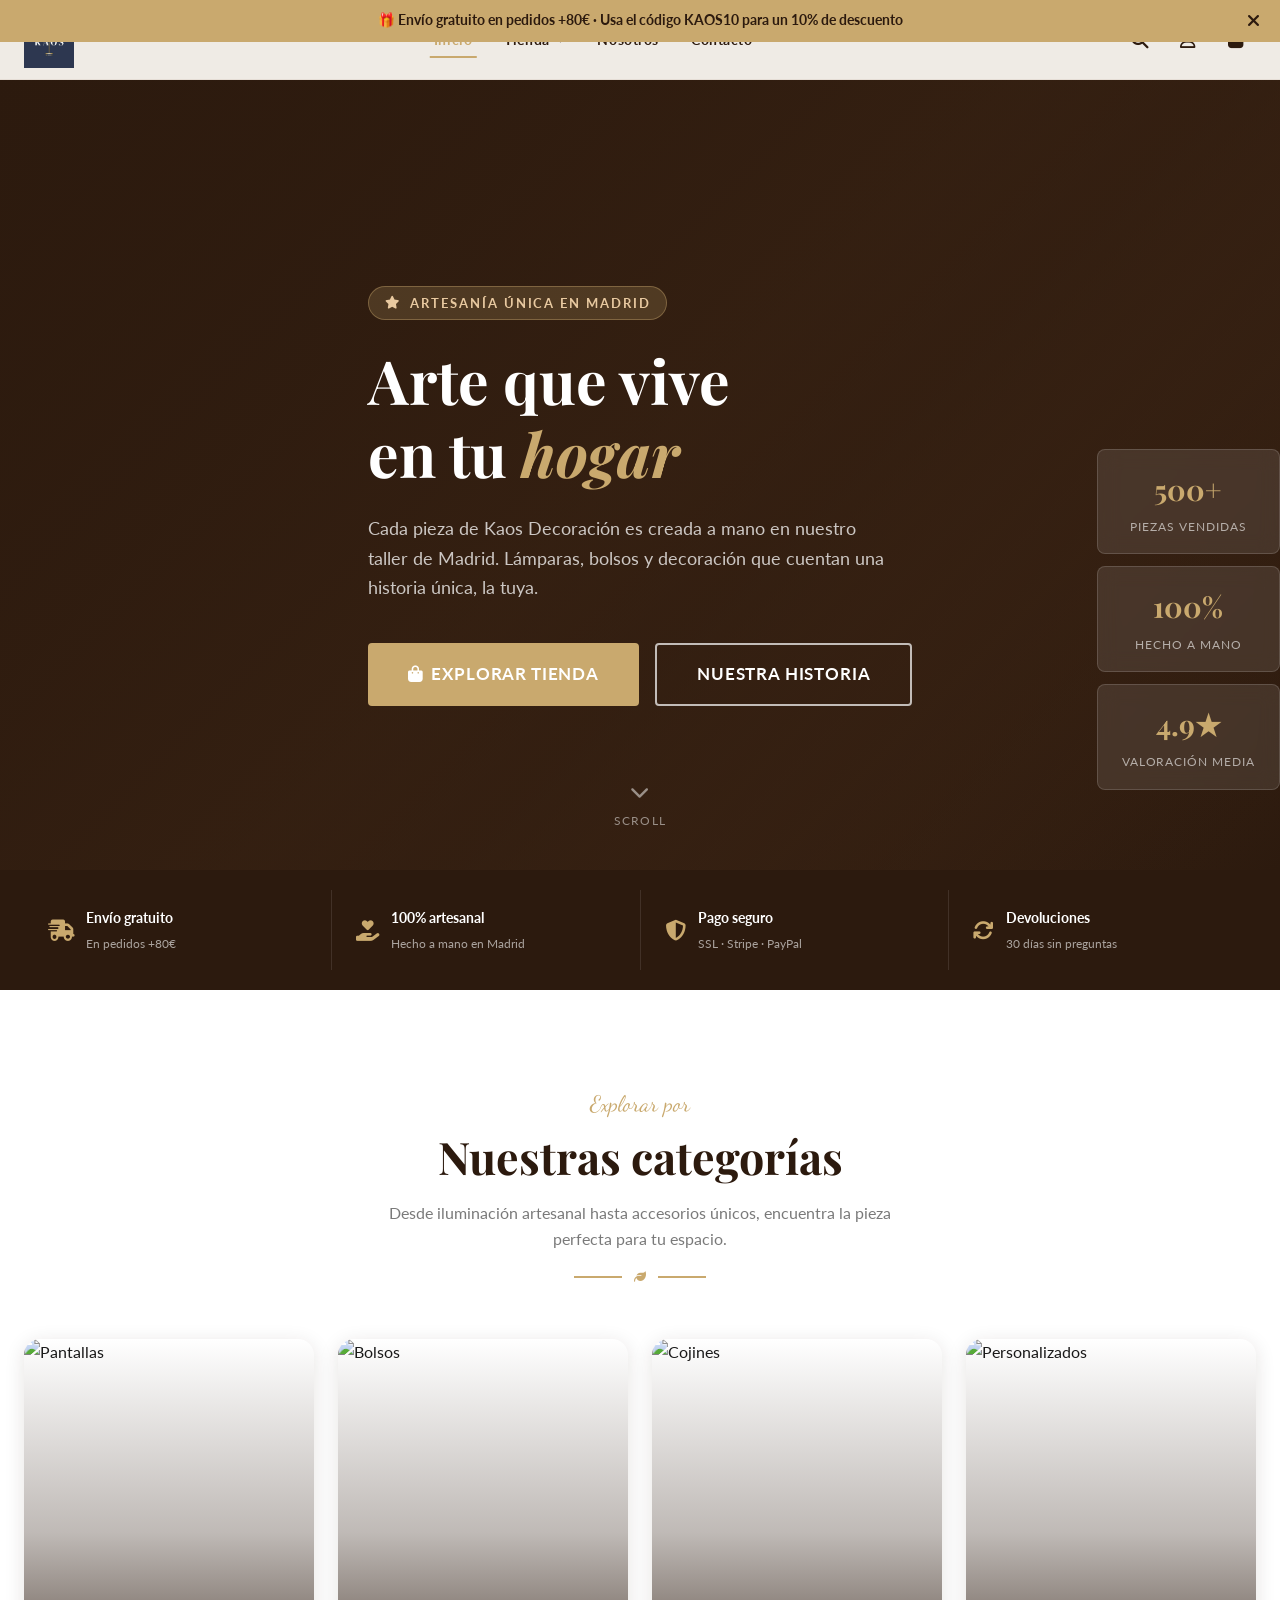
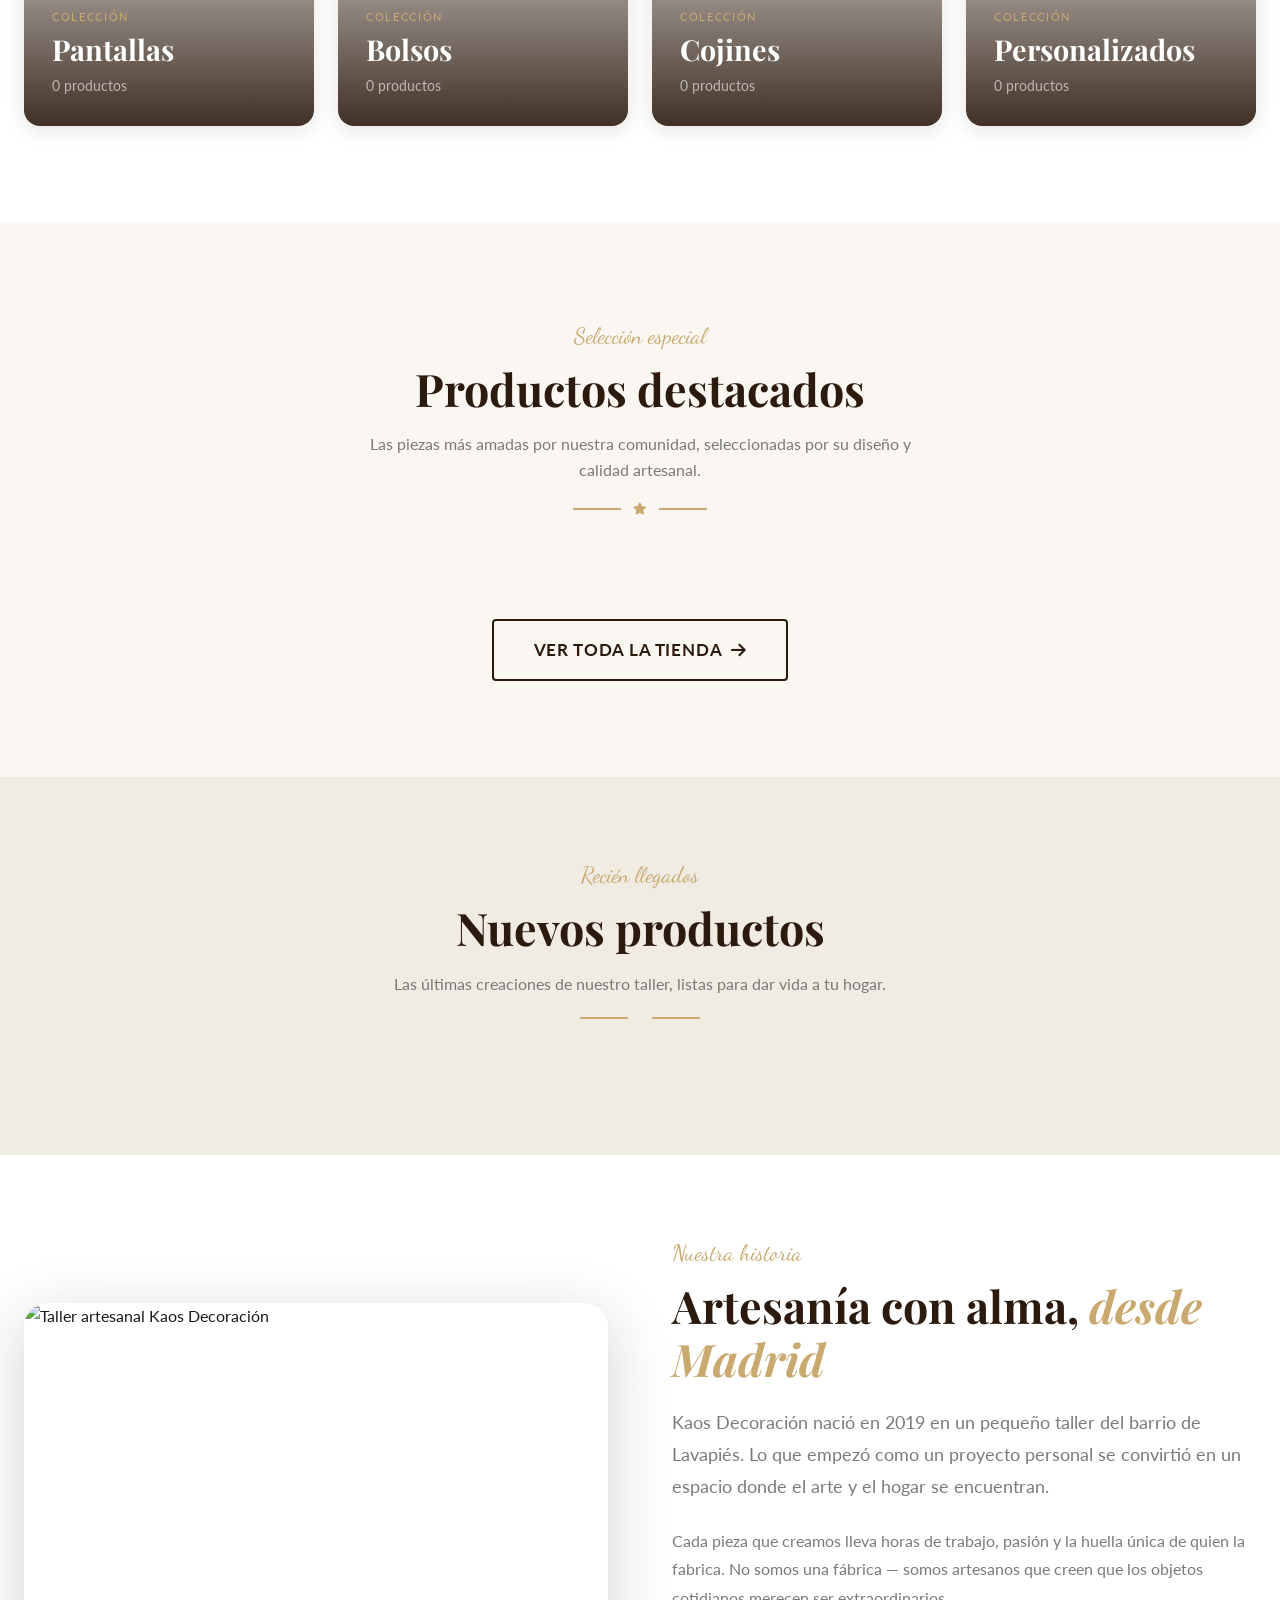
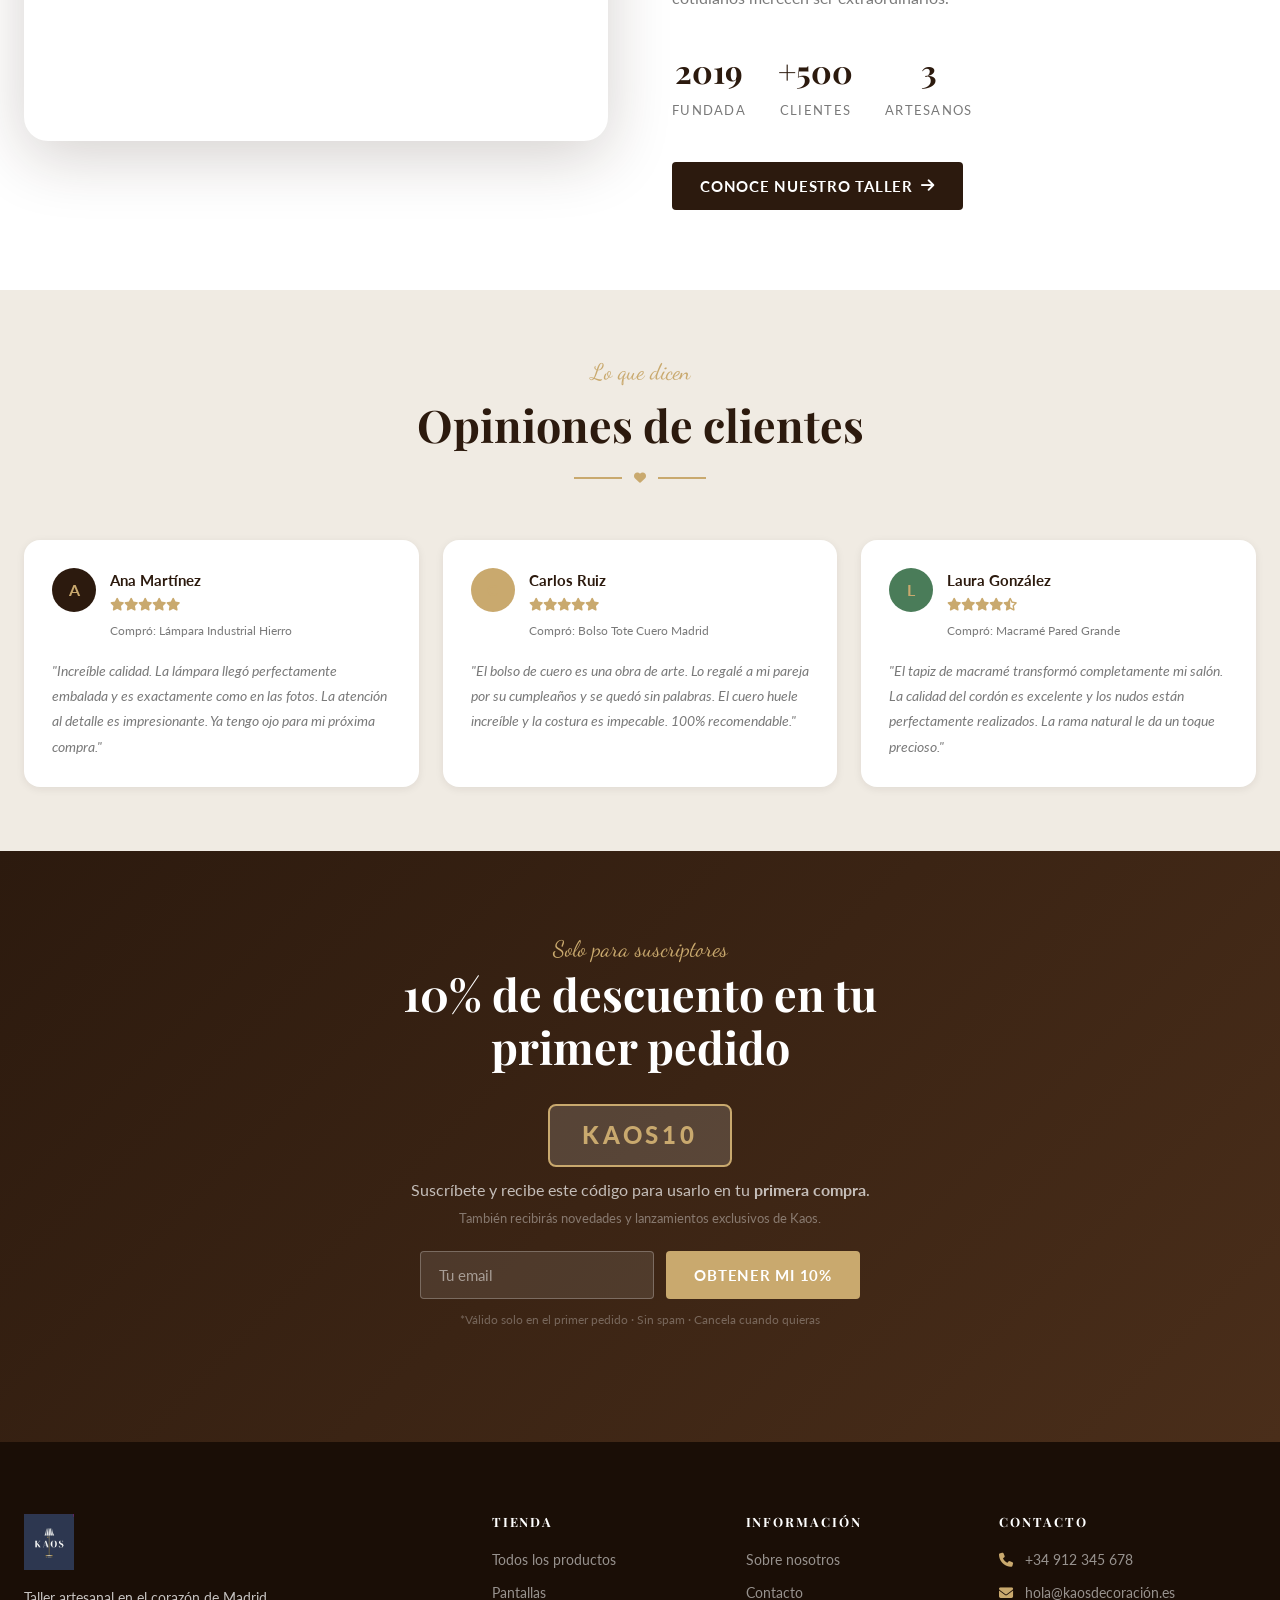
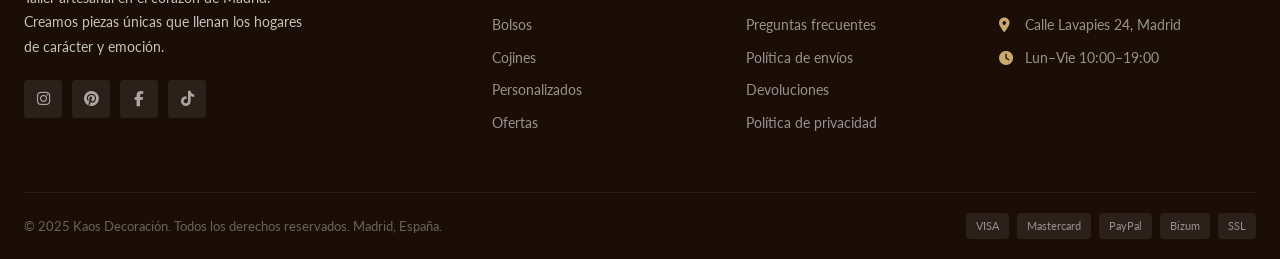
==== commit 9f54fd22: "Mobile-first luxury redesign: side nav panel, breakpoints, touch enhancements" ====
--- a/index.html
+++ b/index.html
@@ -16,8 +16,8 @@
 
 <!-- Loading -->
 <div id="loading-overlay" class="loading-overlay">
+  <img src="img/logo.png" alt="Kaos Decoración">
   <div class="loader"></div>
-  <span class="script" style="font-size:1.2rem">Kaos Decoración</span>
 </div>
 
 <!-- Promo Bar -->
@@ -380,9 +380,7 @@
 <script src="js/cart.js"></script>
 <script src="js/auth.js"></script>
 <script src="js/main.js"></script>
-<script src="js/texts.js"></script>
-<script src="js/editor.js"></script>
-<script>
+<script src="js/texts.js"></script><script>
 document.addEventListener('DOMContentLoaded', () => {
   /* Categories */
   const catGrid = document.getElementById('categories-grid');
--- a/css/style.css
+++ b/css/style.css
@@ -278,23 +278,64 @@
 .menu-toggle.open span:nth-child(2) { opacity: 0; }
 .menu-toggle.open span:nth-child(3) { transform: translateY(-7px) rotate(-45deg); }
 
-/* ─── Mobile Nav ─── */
+/* ─── Mobile Nav Overlay ─── */
+.mobile-nav-overlay {
+  position: fixed; inset: 0; z-index: 998;
+  background: rgba(0,0,0,.55); backdrop-filter: blur(3px);
+  opacity: 0; pointer-events: none;
+  transition: opacity var(--transition-slow);
+}
+.mobile-nav-overlay.open { opacity: 1; pointer-events: auto; }
+
+/* ─── Mobile Nav Panel (Luxury Side Drawer) ─── */
 .mobile-nav {
-  position: fixed; top: var(--header-h); left: 0; right: 0;
-  background: var(--c-bg); border-bottom: 1px solid var(--c-border);
-  padding: 24px; z-index: 999;
-  transform: translateY(-110%); transition: transform var(--transition-slow);
-  box-shadow: var(--shadow-lg);
-}
-.mobile-nav.open { transform: translateY(0); }
+  position: fixed; top: 0; right: -110%; height: 100svh; width: min(340px, 88vw);
+  background: var(--c-primary);
+  z-index: 999;
+  display: flex; flex-direction: column;
+  transition: right var(--transition-slow);
+  overflow-y: auto; overflow-x: hidden;
+  box-shadow: -8px 0 48px rgba(0,0,0,.35);
+}
+.mobile-nav.open { right: 0; }
+
+.mobile-nav-header {
+  display: flex; align-items: center; justify-content: space-between;
+  padding: 20px 24px;
+  border-bottom: 1px solid rgba(201,169,110,.2);
+  flex-shrink: 0;
+}
+.mobile-nav-logo { height: 36px; width: auto; object-fit: contain; }
+.mobile-nav-close {
+  width: 40px; height: 40px; border-radius: 50%;
+  background: rgba(255,255,255,.1);
+  display: flex; align-items: center; justify-content: center;
+  color: rgba(255,255,255,.8); font-size: 1rem;
+  transition: all var(--transition); flex-shrink: 0;
+}
+.mobile-nav-close:hover { background: rgba(255,255,255,.2); color: var(--c-white); }
+
+.mobile-nav-links { padding: 12px 0; flex: 1; }
 .mobile-nav a {
-  display: block; padding: 14px 0;
-  font-family: var(--ff-heading); font-size: 1.3rem;
-  border-bottom: 1px solid var(--c-border); color: var(--c-primary);
-  transition: color var(--transition);
+  display: flex; align-items: center; justify-content: space-between;
+  padding: 15px 24px;
+  font-family: var(--ff-heading); font-size: 1.05rem; font-weight: 600;
+  color: rgba(255,255,255,.82);
+  border-bottom: 1px solid rgba(255,255,255,.05);
+  transition: all var(--transition); letter-spacing: .02em;
+  position: relative;
 }
 .mobile-nav a:last-child { border-bottom: none; }
-.mobile-nav a:hover { color: var(--c-gold); }
+.mobile-nav a:hover { color: var(--c-gold); background: rgba(255,255,255,.04); padding-left: 32px; }
+.mobile-nav a .nav-arrow { font-size: .72rem; color: var(--c-gold); opacity: 0; transition: opacity var(--transition); flex-shrink: 0; }
+.mobile-nav a:hover .nav-arrow { opacity: 1; }
+.mobile-nav a.active { color: var(--c-gold); }
+.mobile-nav a.active .nav-arrow { opacity: 1; }
+
+.mobile-nav-footer {
+  padding: 20px 24px; border-top: 1px solid rgba(201,169,110,.2);
+  flex-shrink: 0;
+}
 
 /* ─── Page Offset ─── */
 .page-content { padding-top: var(--header-h); }
@@ -427,11 +468,18 @@
 .product-card {
   background: var(--c-white); border-radius: var(--radius-lg); overflow: hidden;
   box-shadow: var(--shadow-sm); transition: all var(--transition);
-  display: flex; flex-direction: column;
+  display: flex; flex-direction: column; position: relative;
 }
 .product-card:hover {
   transform: translateY(-6px); box-shadow: var(--shadow-lg);
 }
+.product-card::before {
+  content: ''; position: absolute; inset: 0 0 auto 0; height: 3px;
+  background: linear-gradient(90deg, var(--c-gold), var(--c-accent));
+  transform: scaleX(0); transform-origin: left; transition: transform var(--transition);
+  z-index: 2;
+}
+.product-card:hover::before { transform: scaleX(1); }
 
 .product-card-image {
   position: relative; aspect-ratio: 1; overflow: hidden;
@@ -991,20 +1039,26 @@
 .toast.info { background: #2980b9; }
 .toast i { font-size: 1.1rem; flex-shrink: 0; }
 
-/* ─── Loading Overlay ─── */
+/* ─── Loading Overlay (Luxury) ─── */
 .loading-overlay {
-  position: fixed; inset: 0; background: var(--c-bg); z-index: 9998;
+  position: fixed; inset: 0; z-index: 9998;
+  background: var(--c-primary);
   display: flex; align-items: center; justify-content: center; flex-direction: column;
-  gap: 20px;
-  transition: opacity var(--transition-slow);
-}
-.loading-overlay.hide { opacity: 0; pointer-events: none; }
+  gap: 24px;
+  transition: opacity .7s ease, visibility .7s ease;
+}
+.loading-overlay.hide { opacity: 0; pointer-events: none; visibility: hidden; }
+.loading-overlay .script { color: var(--c-gold); font-size: 1.4rem; letter-spacing: .05em; }
 .loader {
-  width: 48px; height: 48px; border-radius: 50%;
-  border: 3px solid var(--c-light-gray); border-top-color: var(--c-gold);
-  animation: spin 1s linear infinite;
+  width: 44px; height: 44px; border-radius: 50%;
+  border: 2px solid rgba(201,169,110,.25); border-top-color: var(--c-gold);
+  animation: spin .8s linear infinite;
 }
 @keyframes spin { to { transform: rotate(360deg); } }
+
+/* ─── Loading logo pulse ─── */
+.loading-overlay img { height: 52px; object-fit: contain; animation: loadPulse 1.5s ease-in-out infinite; }
+@keyframes loadPulse { 0%,100% { opacity: .7; } 50% { opacity: 1; } }
 
 /* ─── Breadcrumb ─── */
 .breadcrumb-bar { padding: 16px 0; border-bottom: 1px solid var(--c-border); margin-bottom: 48px; }
@@ -1110,42 +1164,205 @@
 }
 .reveal.visible { opacity: 1; transform: translateY(0); }
 
-/* ─── Responsive ─── */
+/* ═══════════════════════════════════════════
+   RESPONSIVE — Mobile-First Luxury Design
+═══════════════════════════════════════════ */
+
+/* ── 1200px: Large tablet ── */
 @media (max-width: 1200px) {
   .products-grid { grid-template-columns: repeat(3, 1fr); }
   .categories-grid { grid-template-columns: repeat(2, 1fr); }
   .footer-grid { grid-template-columns: 1fr 1fr; gap: 32px; }
   .hero-stats { display: none; }
 }
+
+/* ── 960px: Tablet ── */
 @media (max-width: 960px) {
   :root { --header-h: 64px; }
   .nav, .search-bar { display: none; }
   .menu-toggle { display: flex; }
-  .products-grid { grid-template-columns: repeat(2, 1fr); }
+  .logo-img { height: 48px; }
+
+  .products-grid { grid-template-columns: repeat(2, 1fr); gap: 20px; }
   .cart-grid, .checkout-grid, .product-detail-grid { grid-template-columns: 1fr; }
   .product-gallery { position: static; }
-  .about-story-grid, .contact-grid, .faq-grid { grid-template-columns: 1fr; }
-  .account-grid { grid-template-columns: 1fr; }
+  .about-story-grid, .contact-grid { grid-template-columns: 1fr; gap: 40px; }
+  .faq-grid { grid-template-columns: 1fr; }
+  .account-grid { grid-template-columns: 1fr; gap: 24px; }
+  .account-sidebar { position: static; }
   .admin-stats { grid-template-columns: repeat(2, 1fr); }
   .admin-grid { grid-template-columns: 1fr; }
   .team-grid { grid-template-columns: repeat(2, 1fr); }
-  .values-grid { grid-template-columns: 1fr; }
+  .values-grid { grid-template-columns: repeat(2, 1fr); }
   .reviews-grid { grid-template-columns: repeat(2, 1fr); }
   .features-strip-inner { grid-template-columns: repeat(2, 1fr); }
+
   .cart-table-head { display: none; }
   .cart-row { grid-template-columns: 1fr 1fr 1fr 40px; gap: 12px; }
   .cart-price { display: none; }
-}
+  .cart-summary { position: static; }
+  .order-summary-mini { position: static; }
+
+  /* Section padding tablet */
+  .categories, .products-section, .about-story, .team-section { padding: 72px 0; }
+  .about-values, .newsletter { padding: 64px 0; }
+  .contact-page, .faq-page { padding: 64px 0; }
+  .section-title { margin-bottom: 44px; }
+
+  /* Hero tablet */
+  .hero-content { padding: 60px 0; max-width: 100%; }
+
+  /* Product card — show hover actions on touch */
+  .product-actions-hover { opacity: 1; transform: translateY(-50%); }
+}
+
+/* ── 768px: Large mobile ── */
+@media (max-width: 768px) {
+  :root { --header-h: 60px; }
+  .logo-img { height: 44px; }
+  .container { padding: 0 20px; }
+
+  .products-grid { gap: 16px; }
+  .categories-grid { gap: 16px; }
+
+  /* Hero */
+  .hero-content { padding: 52px 0; }
+  .hero p { font-size: 1rem; }
+
+  /* Account tabs become horizontal on mobile */
+  .account-menu { display: flex; flex-wrap: wrap; border-radius: var(--radius-md); }
+  .account-menu-item { flex: 1; min-width: 120px; font-size: .82rem; padding: 12px 10px; border-bottom: none; border-right: 1px solid var(--c-border); flex-direction: column; gap: 4px; text-align: center; }
+  .account-menu-item:last-child { border-right: none; }
+  .account-menu-item i { font-size: 1.1rem; width: auto; }
+  .account-profile { padding: 20px; }
+  .account-avatar { width: 56px; height: 56px; font-size: 1.4rem; margin-bottom: 10px; }
+
+  /* Checkout */
+  .checkout-section { padding: 24px; }
+
+  /* Admin */
+  .admin-stats { grid-template-columns: repeat(2, 1fr); gap: 14px; }
+  .admin-stat-card { padding: 18px; }
+}
+
+/* ── 640px: Mobile ── */
 @media (max-width: 640px) {
-  .products-grid { grid-template-columns: 1fr 1fr; gap: 16px; }
-  .categories-grid { grid-template-columns: 1fr 1fr; gap: 16px; }
-  .hero-actions { flex-direction: column; }
+  :root { --header-h: 56px; }
+  .logo-img { height: 38px; }
+  .container { padding: 0 16px; }
+
+  /* Grid adjustments */
+  .products-grid { grid-template-columns: 1fr 1fr; gap: 12px; }
+  .categories-grid { grid-template-columns: 1fr 1fr; gap: 12px; }
+  .team-grid { grid-template-columns: 1fr 1fr; gap: 24px; }
+  .values-grid { grid-template-columns: 1fr; }
+  .reviews-grid { grid-template-columns: 1fr; }
+  .features-strip-inner { grid-template-columns: 1fr 1fr; }
+  .admin-stats { grid-template-columns: 1fr 1fr; gap: 12px; }
+  .footer-grid { grid-template-columns: 1fr; }
+  .footer-bottom { flex-direction: column; gap: 12px; text-align: center; }
   .form-grid { grid-template-columns: 1fr; }
   .newsletter-form { flex-direction: column; }
-  .footer-grid { grid-template-columns: 1fr; }
-  .footer-bottom { flex-direction: column; gap: 12px; text-align: center; }
-  .reviews-grid { grid-template-columns: 1fr; }
+
+  /* Hero mobile */
+  .hero-content { padding: 44px 0 56px; }
+  .hero p { font-size: .95rem; max-width: 100%; }
+  .hero-actions { flex-direction: column; align-items: stretch; }
+  .hero-actions .btn { width: 100%; justify-content: center; }
+  .hero-eyebrow { font-size: .72rem; padding: 5px 12px; }
+
+  /* Section padding mobile */
+  .categories, .products-section, .about-story, .team-section { padding: 56px 0; }
+  .about-values, .newsletter { padding: 52px 0; }
+  .contact-page, .faq-page { padding: 48px 0; }
+  .section-title { margin-bottom: 32px; }
+  .section-title .eyebrow { font-size: 1.15rem; }
+
+  /* Product card mobile */
+  .product-card-body { padding: 12px 14px 14px; }
+  .product-card-body h3 { font-size: .92rem; margin-bottom: 6px; }
+  .price { font-size: 1.1rem; }
+  .product-category { font-size: .68rem; }
+  .product-rating { margin-bottom: 8px; }
+  .product-price { margin-bottom: 12px; }
+  .btn-add-cart { padding: 12px 10px; font-size: .8rem; }
+
+  /* Cart mobile card layout */
+  .cart-row { grid-template-columns: 64px 1fr auto; grid-template-rows: auto auto; gap: 8px 12px; padding: 16px; }
+  .cart-product { grid-column: 1 / -1; }
+  .cart-product img { width: 64px; height: 64px; }
+  .cart-qty { grid-column: 2; }
+  .cart-subtotal { grid-column: 3; align-self: center; font-weight: 700; }
+  .cart-remove { grid-column: 1; grid-row: 2; justify-self: start; margin-top: 4px; }
+  .cart-summary { padding: 20px; }
+  .coupon-form { flex-direction: column; }
+
+  /* Checkout */
+  .checkout-section { padding: 20px 16px; }
+  .checkout-section h3 { font-size: 1.05rem; margin-bottom: 16px; padding-bottom: 12px; }
+  .payment-method { padding: 12px; }
+
+  /* Auth */
+  .auth-card { padding: 32px 20px; }
+
+  /* FAQ */
+  .faq-grid { gap: 24px; }
+  .faq-nav { position: static; display: flex; flex-wrap: wrap; gap: 8px; margin-bottom: 24px; }
+  .faq-nav-btn { display: inline-block; width: auto; padding: 8px 14px; font-size: .82rem; border: 1px solid var(--c-border); border-radius: 20px; }
+  .faq-nav-btn.active { background: var(--c-primary); color: var(--c-white); border-color: var(--c-primary); }
+
+  /* Contact */
+  .contact-grid { gap: 32px; }
+  .map-embed iframe { height: 200px; }
+
+  /* About */
+  .about-story-grid { gap: 32px; }
+
+  /* Toast — top of screen on mobile */
+  .toast-container { bottom: auto; top: calc(var(--header-h) + 12px); right: 16px; left: 16px; }
+  .toast { max-width: 100%; }
+
+  /* Product detail */
+  .product-info h1 { font-size: 1.6rem; }
+  .product-price-big .price { font-size: 1.6rem; }
+  .product-cta { flex-wrap: wrap; }
+  .product-cta .btn { flex: 1; min-width: 0; }
+  .gallery-thumbs { grid-template-columns: repeat(4, 1fr); gap: 8px; }
+}
+
+/* ── 480px: Small mobile ── */
+@media (max-width: 480px) {
+  .container { padding: 0 14px; }
+
+  /* Single column products on very small screens */
+  .products-grid { grid-template-columns: 1fr; gap: 16px; }
+  .categories-grid { grid-template-columns: 1fr; gap: 12px; }
+
+  /* Feature strip single col */
   .features-strip-inner { grid-template-columns: 1fr; }
+  .feature-item { padding: 14px 18px; }
+
+  /* Team */
+  .team-grid { grid-template-columns: 1fr; }
+
+  /* Admin */
   .admin-stats { grid-template-columns: 1fr; }
-  .team-grid { grid-template-columns: 1fr; }
-}
+
+  /* Hero compact */
+  .hero-content { padding: 36px 0 48px; }
+
+  /* Sections */
+  .categories, .products-section, .about-story, .team-section { padding: 48px 0; }
+  .about-values, .newsletter { padding: 44px 0; }
+
+  /* Account tabs stack on tiny screens */
+  .account-menu-item { min-width: 80px; font-size: .76rem; padding: 10px 6px; }
+}
+
+/* ── Touch devices: always show product actions ── */
+@media (hover: none) {
+  .product-actions-hover { opacity: 1; transform: translateY(-50%); }
+  .product-card:hover { transform: none; }
+  .product-card:active { transform: translateY(-2px); }
+  .category-card .arrow { transform: translateX(0); opacity: 1; }
+}
